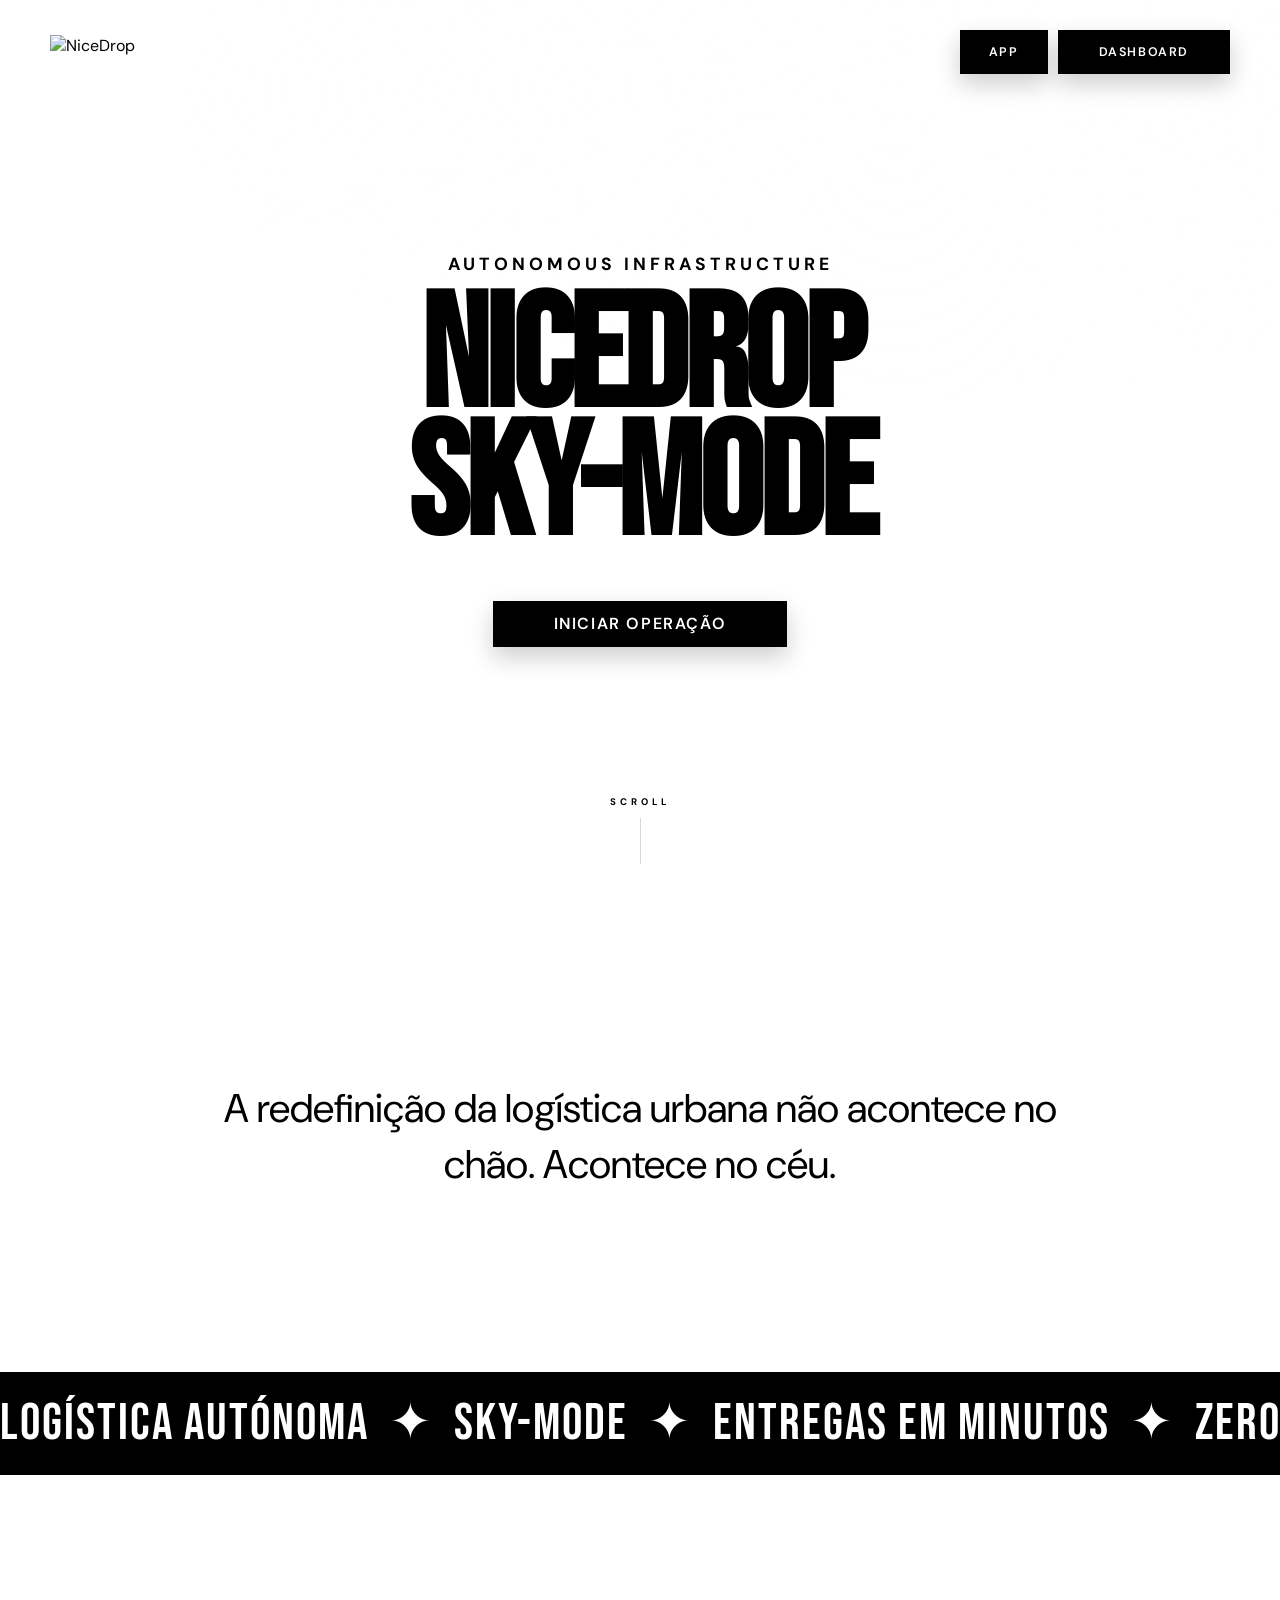
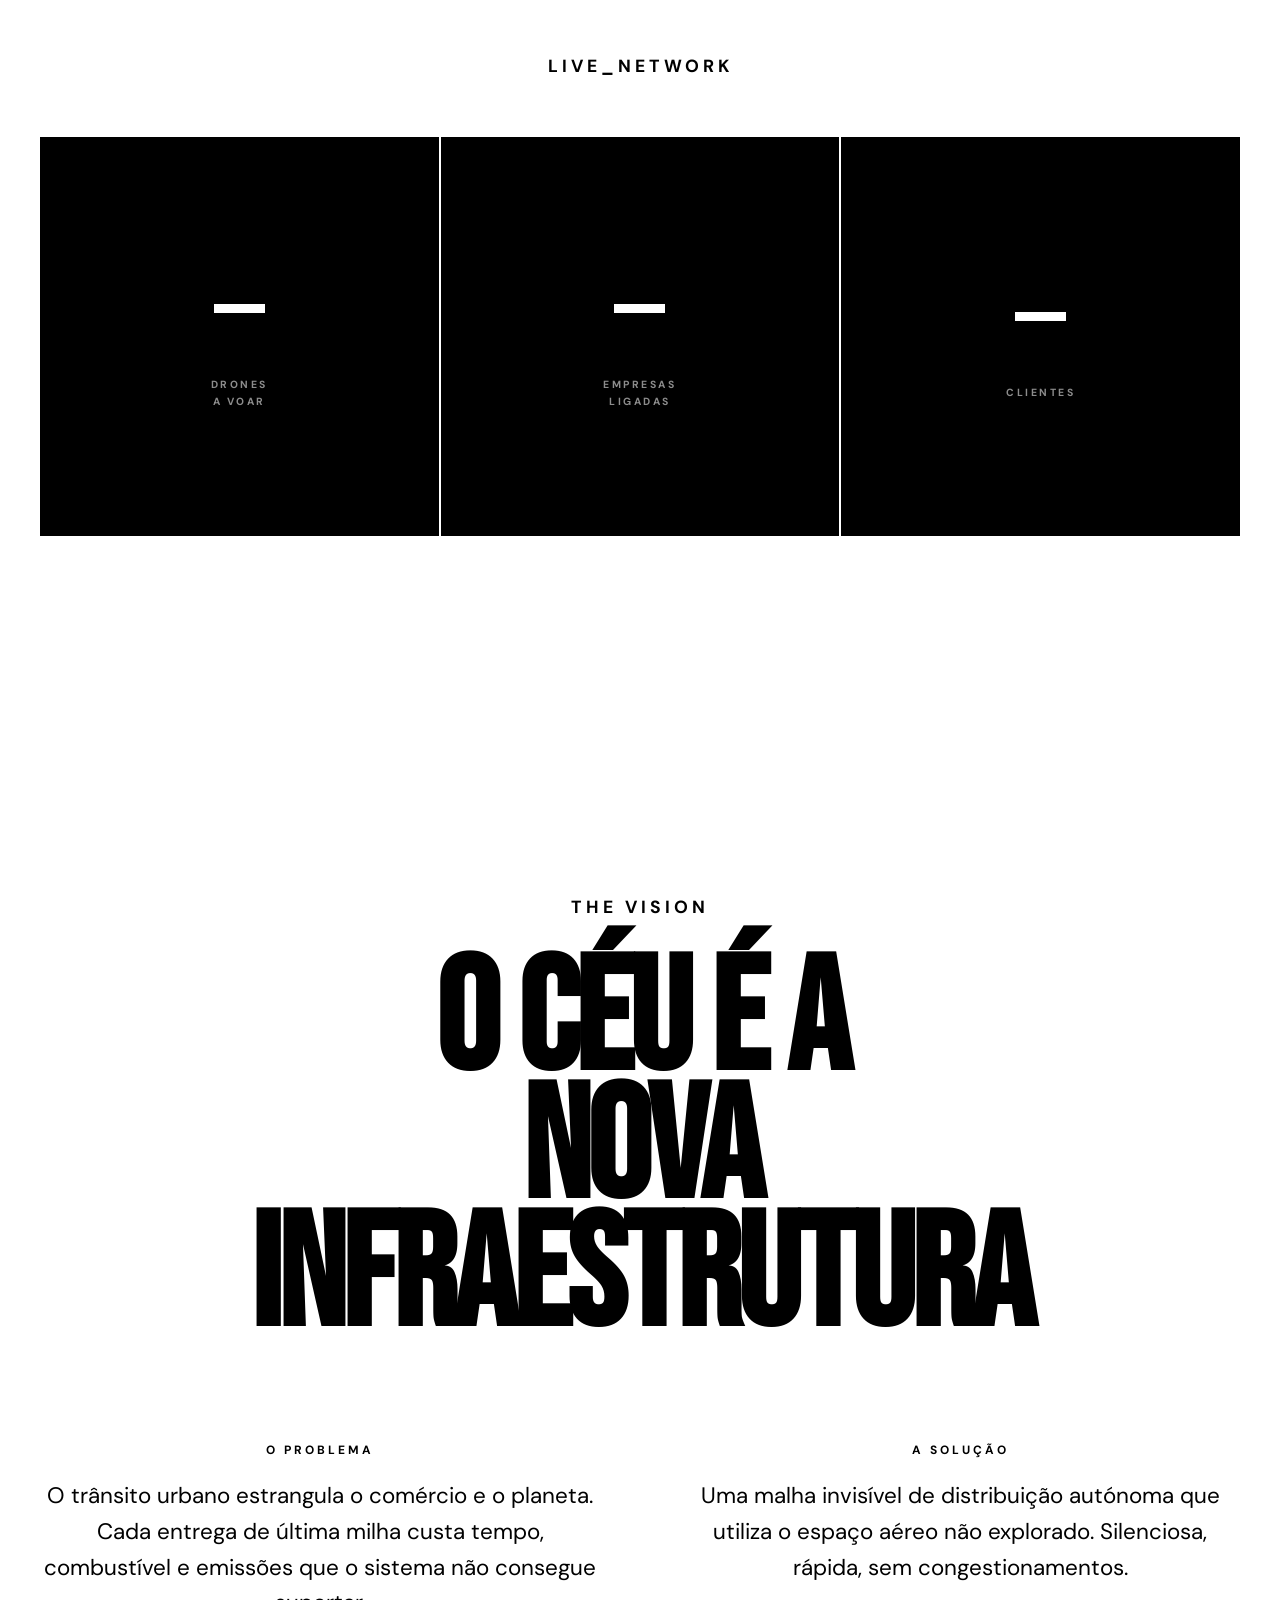
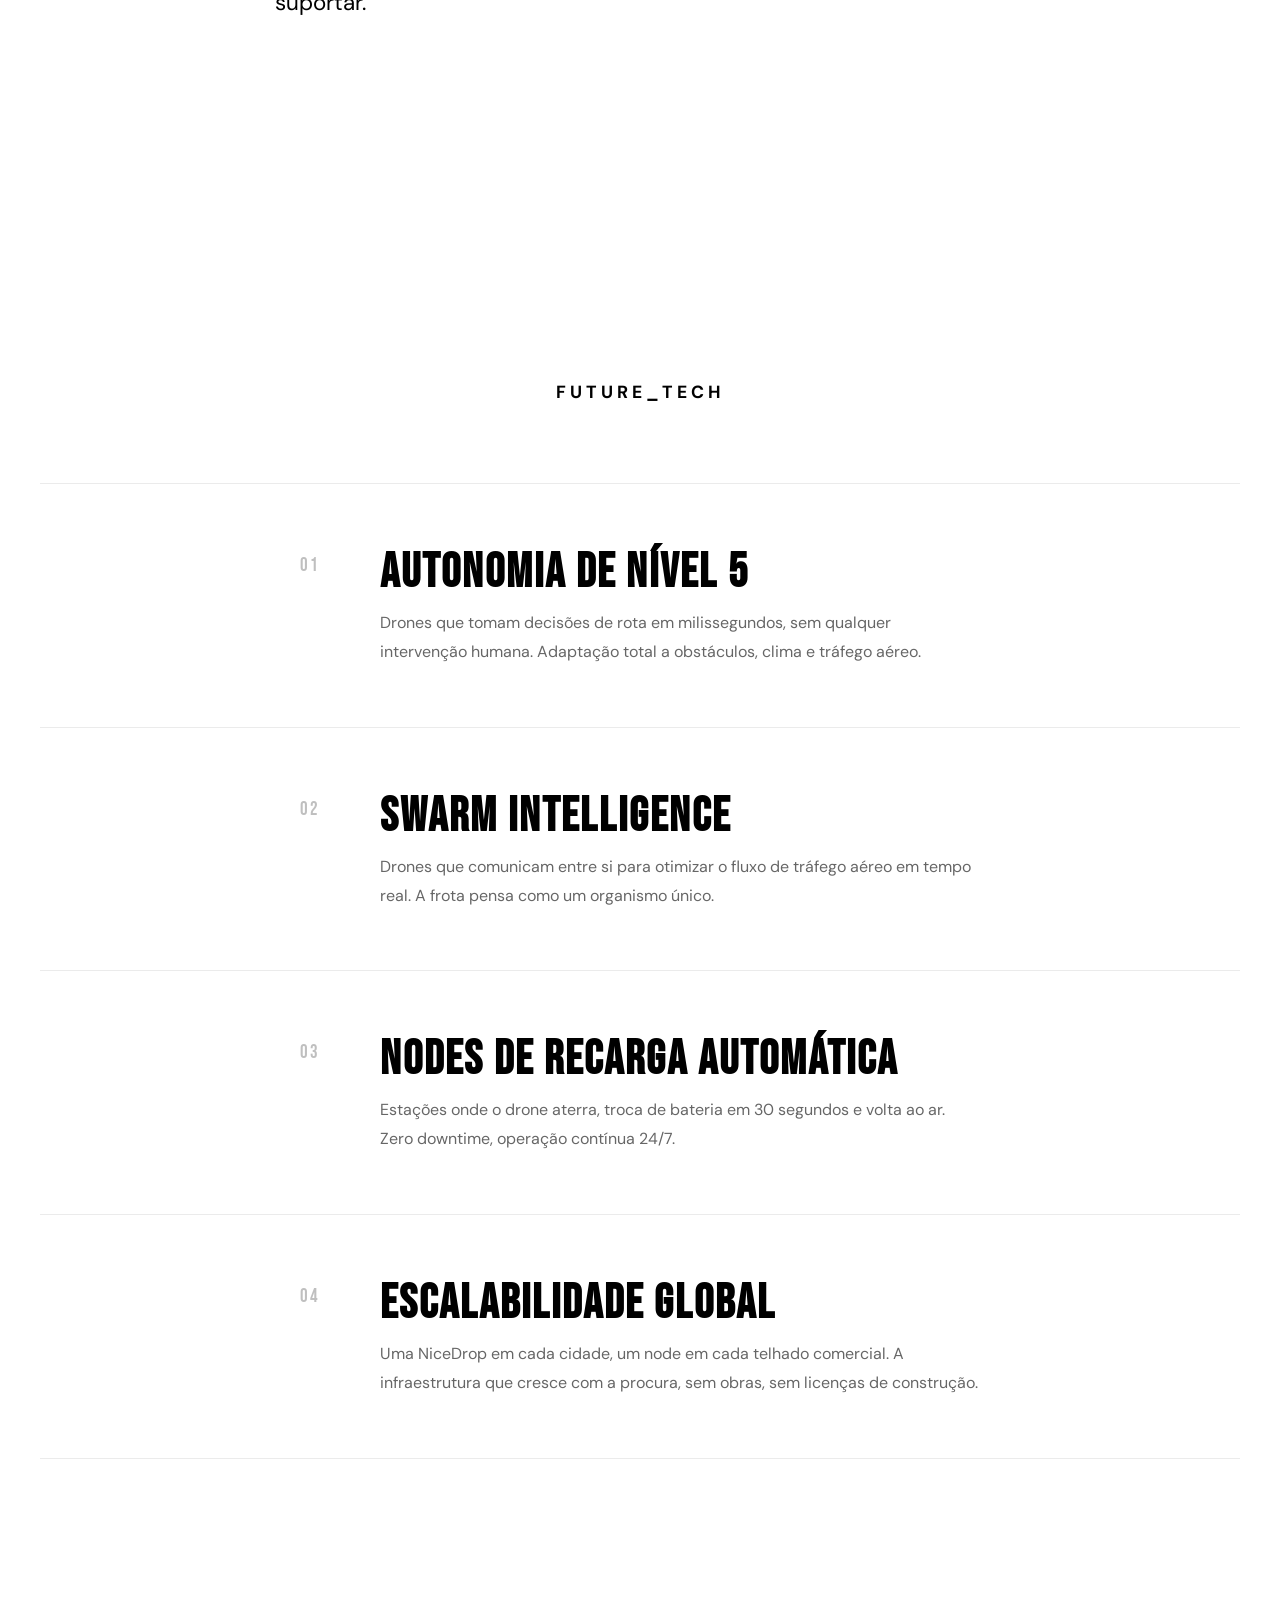
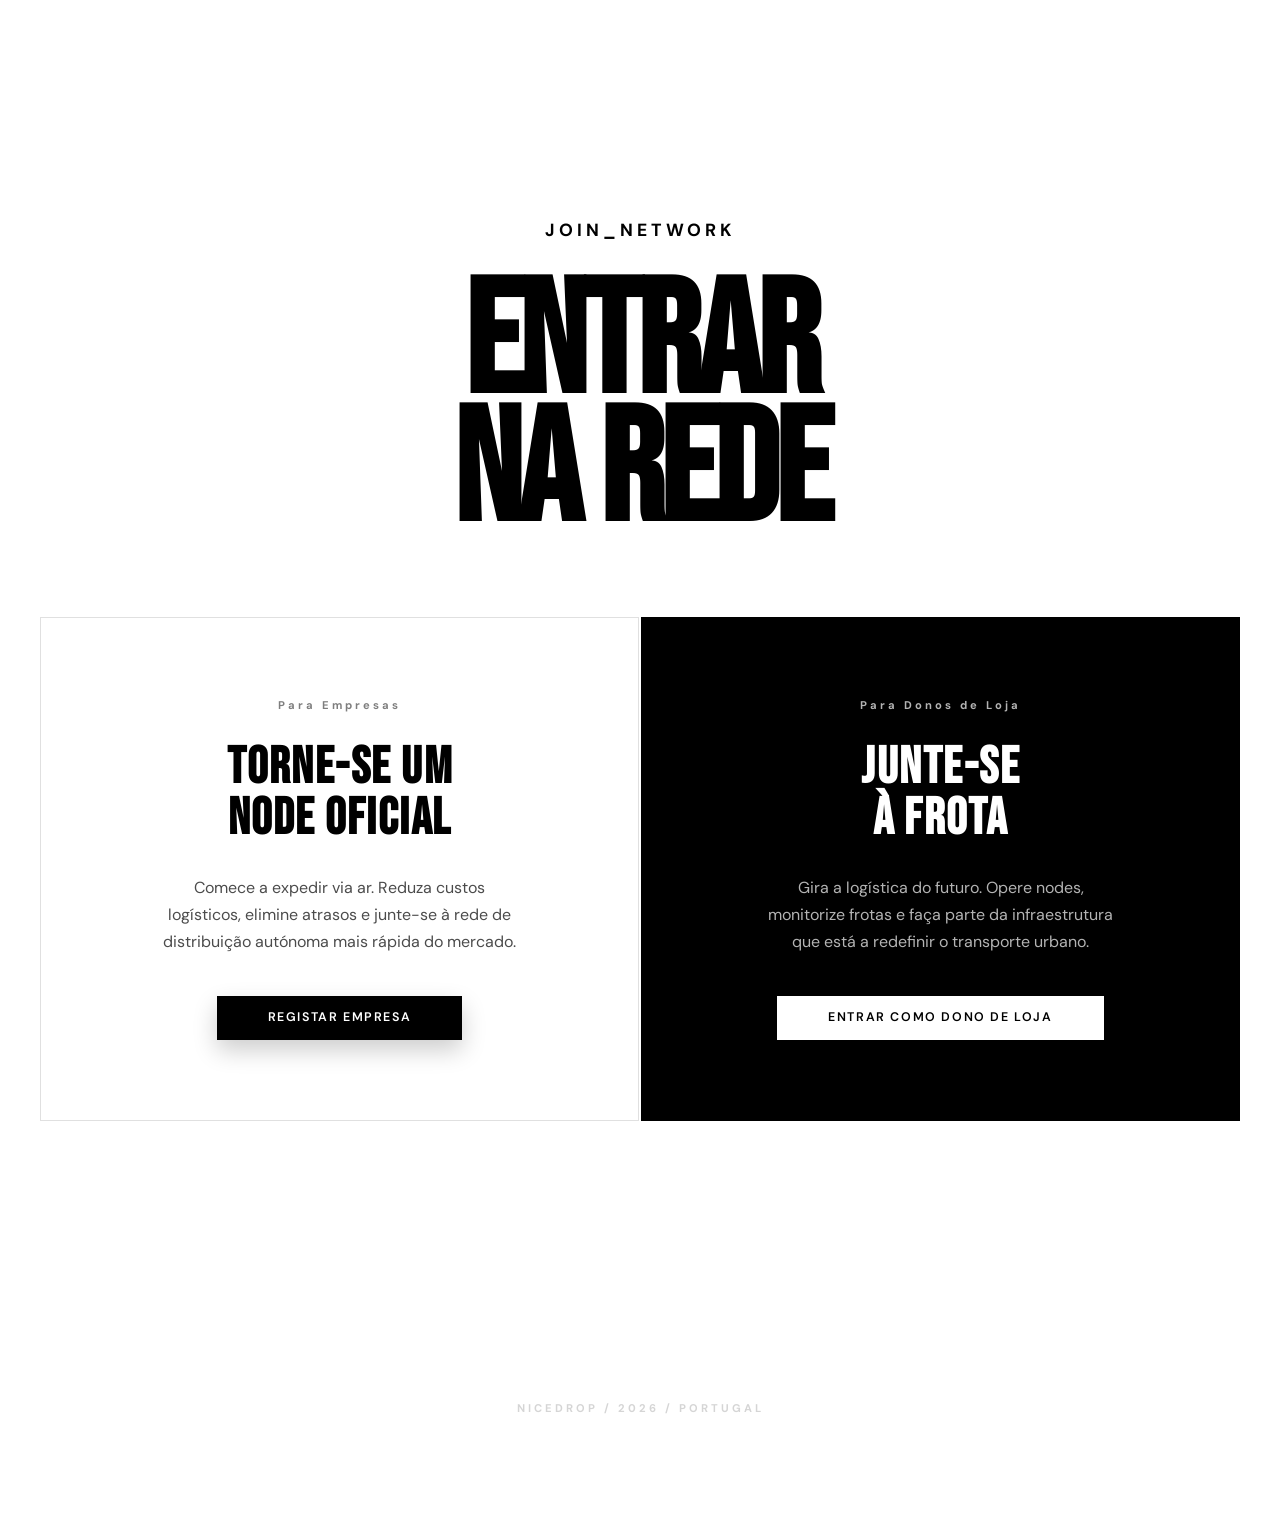
==== index.html @ 52588915 "tentativa brotal" ====
<!DOCTYPE html>
<html lang="pt-PT">
<head>
    <meta charset="UTF-8">
    <meta name="viewport" content="width=device-width, initial-scale=1.0">
    <title>NiceDrop | Sky-Mode Logistics</title>
    <link href="https://fonts.googleapis.com/css2?family=DM+Sans:wght@400;500;700&family=Bebas+Neue&display=swap" rel="stylesheet">
    <link rel="manifest" href="manifest.json">
    <link rel="icon" type="image/png" href="nicedrop.png">
    <link rel="stylesheet" href="style.css">
    <script>
        // Redirect OAuth/email: se chegar aqui com tokens, segue para auth.html
        (function() {
            const hash = window.location.hash;
            const params = new URLSearchParams(window.location.search);
            if (hash.includes('access_token') || params.has('code') || params.has('token_hash')) {
                window.location.replace('/auth.html' + window.location.search + window.location.hash);
            }
        })();
        // Gate de animações: só anima se o utilizador não preferir movimento reduzido
        (function(){try{if(!matchMedia('(prefers-reduced-motion: reduce)').matches)document.documentElement.classList.add('motion')}catch(e){}})();
    </script>
    <script src="https://cdn.jsdelivr.net/npm/@supabase/supabase-js@2/dist/umd/supabase.min.js"></script>
    <script src="supabase-config.js"></script>
    <style>
        section {
            padding: 180px 40px;
            max-width: 1400px;
            margin: 0 auto;
            text-align: center;
        }
        .full-screen {
            height: 100vh;
            display: flex;
            align-items: center;
            justify-content: center;
        }
        .huge-title {
            font-family: 'Bebas Neue', sans-serif;
            font-size: clamp(6rem, 15vw, 10rem);
            line-height: 0.8;
            color: #000;
            letter-spacing: -4px;
        }
        .sub-headline {
            font-size: 1.1rem;
            letter-spacing: 4px;
            text-transform: uppercase;
            font-weight: 700;
            color: #000;
            margin-bottom: 20px;
            display: block;
        }
        .big-number {
            font-family: 'Bebas Neue';
            font-size: 8rem;
            color: #000;
            line-height: 1;
        }
        .nav-fixed {
            position: fixed;
            top: 0; width: 100%;
            padding: 30px 50px;
            display: flex;
            justify-content: space-between;
            align-items: center;
            z-index: 1000;
            box-sizing: border-box;
            max-width: 100vw;
            transition: background 0.4s ease, padding 0.4s ease, box-shadow 0.4s ease;
        }
        .nav-fixed.nav-scrolled {
            background: var(--glass-strong);
            backdrop-filter: blur(16px);
            -webkit-backdrop-filter: blur(16px);
            padding-top: 14px;
            padding-bottom: 14px;
            box-shadow: 0 1px 0 rgba(0,0,0,0.06);
        }
        .stat-block {
            background: #000;
            color: #fff;
            aspect-ratio: 1 / 1;
            display: flex;
            flex-direction: column;
            align-items: center;
            justify-content: center;
            padding: 20px;
            gap: 12px;
        }
        .stat-block-number {
            font-family: 'Bebas Neue', sans-serif;
            font-size: clamp(4rem, 8vw, 7rem);
            line-height: 1;
        }
        .stat-block-label {
            font-size: 0.65rem;
            letter-spacing: 2.5px;
            text-transform: uppercase;
            font-weight: 700;
            opacity: 0.55;
            line-height: 1.6;
        }
        .tech-line {
            position: relative;
            display: flex;
            align-items: flex-start;
            justify-content: center;
            gap: 60px;
            padding: 60px 0;
            text-align: left;
            border-top: 1px solid rgba(0,0,0,0.08);
        }
        .tech-line:last-child {
            border-bottom: 1px solid rgba(0,0,0,0.08);
        }
        .tech-line p {
            margin: 0 auto;
        }
        .tech-num {
            font-family: 'Bebas Neue', sans-serif;
            font-size: 1.2rem;
            letter-spacing: 2px;
            opacity: 0.25;
            flex-shrink: 0;
            padding-top: 10px;
            transition: color 0.3s ease, opacity 0.3s ease;
        }
        .tech-line:hover .tech-num {
            opacity: 1;
            color: var(--accent);
        }
        .tech-line > div h3 {
            transition: transform 0.35s ease;
        }
        .tech-line:hover > div h3 {
            transform: translateX(10px);
        }
        .line-draw {
            position: absolute;
            top: -1px;
            left: 0;
            width: 100%;
            height: 1px;
            background: rgba(0,0,0,0.3);
            transform: scaleX(0);
            transform-origin: left center;
        }
        .join-block {
            background: #fff;
            border: 1px solid rgba(0,0,0,0.12);
            padding: 80px 40px;
        }
        .join-block-inv {
            background: #000;
            color: #fff;
            border-color: #000;
        }

        /* ---------- Hero ---------- */
        .hero-inner {
            text-align: center;
        }
        .scroll-hint {
            position: absolute;
            bottom: 36px;
            left: 50%;
            transform: translateX(-50%);
            display: flex;
            flex-direction: column;
            align-items: center;
            gap: 10px;
            font-size: 0.6rem;
            letter-spacing: 4px;
            font-weight: 700;
        }
        .scroll-hint-line {
            width: 1px;
            height: 46px;
            background: rgba(0,0,0,0.15);
            position: relative;
            overflow: hidden;
        }
        .scroll-hint-line::after {
            content: '';
            position: absolute;
            left: 0; top: 0;
            width: 100%; height: 100%;
            background: #000;
            transform: translateY(-100%);
        }
        html.motion .scroll-hint-line::after {
            animation: scrollPulse 2s cubic-bezier(0.65, 0, 0.35, 1) infinite;
        }
        @keyframes scrollPulse {
            0% { transform: translateY(-100%); }
            55% { transform: translateY(100%); }
            100% { transform: translateY(100%); }
        }

        /* ---------- Marquee ---------- */
        .marquee-band {
            background: #000;
            color: #fff;
            overflow: hidden;
            padding: 26px 0;
        }
        .marquee-track {
            display: flex;
            width: max-content;
            will-change: transform;
        }
        .marquee-chunk {
            font-family: 'Bebas Neue', sans-serif;
            font-size: clamp(2rem, 4vw, 3.4rem);
            letter-spacing: 2px;
            white-space: nowrap;
            line-height: 1;
            flex-shrink: 0;
        }

        /* ---------- Cursor custom ---------- */
        #cursor-dot, #cursor-ring {
            position: fixed;
            top: 0; left: 0;
            pointer-events: none;
            z-index: 10000;
            border-radius: 50%;
        }
        #cursor-dot { width: 6px; height: 6px; background: #000; }
        #cursor-ring { width: 30px; height: 30px; border: 1px solid rgba(0,0,0,0.45); }
        html.has-cursor, html.has-cursor * { cursor: none !important; }

        /* ---------- Lenis ---------- */
        html.lenis, html.lenis body { height: auto; }
        .lenis.lenis-smooth { scroll-behavior: auto !important; }
        .lenis.lenis-stopped { overflow: hidden; }

        /* Conteúdo acima do canvas Three.js */
        header, section, footer, .marquee-band { position: relative; z-index: 1; }
        #hero-canvas { position: fixed; inset: 0; z-index: 0; pointer-events: none; }

        /* Estados iniciais escondidos — só quando há animações (anti-FOUC) */
        html.motion [data-reveal] { opacity: 0; visibility: hidden; }
        html.motion .hero-inner { opacity: 0; }
        html.motion .nav-fixed { opacity: 0; }
        html.motion .scroll-hint { opacity: 0; }
        html.motion .tech-line { border-top-color: transparent; }

        @media (max-width: 768px) {
            section { padding: 80px 24px; }
            .nav-fixed { padding: 16px 20px; }
            .nav-fixed > div { flex-wrap: wrap; justify-content: flex-end; max-width: 60vw; }
            .nav-fixed .btn-primary { padding: 8px 14px !important; font-size: 0.68rem !important; letter-spacing: 0.8px !important; }
            .nav-fixed.nav-scrolled { padding-top: 10px; padding-bottom: 10px; }
            .huge-title { letter-spacing: -2px; }
            .tech-line { flex-direction: column; gap: 20px; }
            .join-block { padding: 50px 24px !important; }
            section[id="vision"] > div:last-child,
            section[id="join-network"] > div:last-child { grid-template-columns: 1fr !important; }
        }
    </style>
</head>
<body class="sky-mode" data-page="home">

    <nav class="nav-fixed">
        <a href="index.html"><img src="nicedrop.png" alt="NiceDrop" style="height: 35px;"></a>
        <div style="display:flex;gap:10px;align-items:center;">
            <a href="download.html" class="btn-primary" data-magnetic style="padding: 12px 28px;">APP</a>
            <a href="auth.html" class="btn-primary" data-magnetic style="padding: 12px 40px;">DASHBOARD</a>
        </div>
    </nav>

    <header class="full-screen" id="hero">
        <div class="hero-inner">
            <span class="sub-headline hero-kicker">Autonomous Infrastructure</span>
            <h1 class="huge-title js-split-chars">NICEDROP<br>SKY-MODE</h1>
            <div class="hero-cta" style="margin-top: 50px;">
                <a href="auth.html" class="btn-primary" data-magnetic style="padding: 22px 60px; font-size: 1rem;">INICIAR OPERAÇÃO</a>
            </div>
        </div>
        <div class="scroll-hint" aria-hidden="true">SCROLL<span class="scroll-hint-line"></span></div>
    </header>

    <section style="text-align: center;">
        <p class="js-split-words" style="font-size: 2.5rem; font-family: 'DM Sans'; color: #000; max-width: 900px; margin: 0 auto; font-weight: 400; line-height: 1.4;">
            A redefinição da logística urbana não acontece no chão. Acontece no céu.
        </p>
    </section>

    <!-- MARQUEE -->
    <div class="marquee-band" aria-hidden="true">
        <div class="marquee-track">
            <span class="marquee-chunk">LOGÍSTICA AUTÓNOMA&nbsp;&nbsp;✦&nbsp;&nbsp;SKY-MODE&nbsp;&nbsp;✦&nbsp;&nbsp;ENTREGAS EM MINUTOS&nbsp;&nbsp;✦&nbsp;&nbsp;ZERO TRÂNSITO&nbsp;&nbsp;✦&nbsp;&nbsp;LOGÍSTICA AUTÓNOMA&nbsp;&nbsp;✦&nbsp;&nbsp;SKY-MODE&nbsp;&nbsp;✦&nbsp;&nbsp;ENTREGAS EM MINUTOS&nbsp;&nbsp;✦&nbsp;&nbsp;ZERO TRÂNSITO&nbsp;&nbsp;✦&nbsp;&nbsp;</span>
            <span class="marquee-chunk">LOGÍSTICA AUTÓNOMA&nbsp;&nbsp;✦&nbsp;&nbsp;SKY-MODE&nbsp;&nbsp;✦&nbsp;&nbsp;ENTREGAS EM MINUTOS&nbsp;&nbsp;✦&nbsp;&nbsp;ZERO TRÂNSITO&nbsp;&nbsp;✦&nbsp;&nbsp;LOGÍSTICA AUTÓNOMA&nbsp;&nbsp;✦&nbsp;&nbsp;SKY-MODE&nbsp;&nbsp;✦&nbsp;&nbsp;ENTREGAS EM MINUTOS&nbsp;&nbsp;✦&nbsp;&nbsp;ZERO TRÂNSITO&nbsp;&nbsp;✦&nbsp;&nbsp;</span>
        </div>
    </div>

    <!-- LIVE_STATS -->
    <section id="live-stats" style="text-align: center;">
        <span class="sub-headline" data-reveal="up">Live_Network</span>
        <div style="display: grid; grid-template-columns: repeat(auto-fit, minmax(200px, 1fr)); gap: 2px; margin-top: 60px;" data-reveal-stagger="0.12">
            <div class="stat-block" id="stat-drones" data-target="0" data-suffix="" data-reveal="clip">
                <div class="stat-block-number">—</div>
                <div class="stat-block-label">Drones<br>a Voar</div>
            </div>
            <div class="stat-block" id="stat-stores" data-target="0" data-suffix="" data-reveal="clip">
                <div class="stat-block-number">—</div>
                <div class="stat-block-label">Empresas<br>Ligadas</div>
            </div>
            <div class="stat-block" id="stat-clients" data-target="0" data-suffix="" data-reveal="clip">
                <div class="stat-block-number">—</div>
                <div class="stat-block-label">Clientes</div>
            </div>
        </div>
    </section>

    <!-- VISION -->
    <section id="vision">
        <span class="sub-headline" data-reveal="up">The Vision</span>
        <h2 class="huge-title js-split-lines" style="margin-top: 40px;">O CÉU É A<br>NOVA<br>INFRAESTRUTURA</h2>
        <div style="display: grid; grid-template-columns: 1fr 1fr; gap: 80px; margin-top: 100px; text-align: center;" data-reveal-stagger="0.15">
            <div data-reveal="up">
                <p style="font-size: 0.75rem; letter-spacing: 3px; font-weight: 700; margin-bottom: 20px; text-transform: uppercase;">O Problema</p>
                <p style="font-size: 1.4rem; font-family: 'DM Sans'; line-height: 1.6; color: #000; font-weight: 400;">O trânsito urbano estrangula o comércio e o planeta. Cada entrega de última milha custa tempo, combustível e emissões que o sistema não consegue suportar.</p>
            </div>
            <div data-reveal="up">
                <p style="font-size: 0.75rem; letter-spacing: 3px; font-weight: 700; margin-bottom: 20px; text-transform: uppercase;">A Solução</p>
                <p style="font-size: 1.4rem; font-family: 'DM Sans'; line-height: 1.6; color: #000; font-weight: 400;">Uma malha invisível de distribuição autónoma que utiliza o espaço aéreo não explorado. Silenciosa, rápida, sem congestionamentos.</p>
            </div>
        </div>
    </section>

    <!-- FUTURE_TECH -->
    <section id="future-tech">
        <span class="sub-headline" data-reveal="up">Future_Tech</span>
        <div style="margin-top: 80px;">
            <div class="tech-line">
                <span class="tech-num">01</span>
                <div>
                    <h3 style="font-family: 'Bebas Neue'; font-size: 3rem; letter-spacing: 2px;">Autonomia de Nível 5</h3>
                    <p style="opacity: 0.6; line-height: 1.8; max-width: 600px; margin-top: 8px;">Drones que tomam decisões de rota em milissegundos, sem qualquer intervenção humana. Adaptação total a obstáculos, clima e tráfego aéreo.</p>
                </div>
            </div>
            <div class="tech-line">
                <span class="tech-num">02</span>
                <div>
                    <h3 style="font-family: 'Bebas Neue'; font-size: 3rem; letter-spacing: 2px;">Swarm Intelligence</h3>
                    <p style="opacity: 0.6; line-height: 1.8; max-width: 600px; margin-top: 8px;">Drones que comunicam entre si para otimizar o fluxo de tráfego aéreo em tempo real. A frota pensa como um organismo único.</p>
                </div>
            </div>
            <div class="tech-line">
                <span class="tech-num">03</span>
                <div>
                    <h3 style="font-family: 'Bebas Neue'; font-size: 3rem; letter-spacing: 2px;">Nodes de Recarga Automática</h3>
                    <p style="opacity: 0.6; line-height: 1.8; max-width: 600px; margin-top: 8px;">Estações onde o drone aterra, troca de bateria em 30 segundos e volta ao ar. Zero downtime, operação contínua 24/7.</p>
                </div>
            </div>
            <div class="tech-line">
                <span class="tech-num">04</span>
                <div>
                    <h3 style="font-family: 'Bebas Neue'; font-size: 3rem; letter-spacing: 2px;">Escalabilidade Global</h3>
                    <p style="opacity: 0.6; line-height: 1.8; max-width: 600px; margin-top: 8px;">Uma NiceDrop em cada cidade, um node em cada telhado comercial. A infraestrutura que cresce com a procura, sem obras, sem licenças de construção.</p>
                </div>
            </div>
        </div>
    </section>

    <!-- JOIN_NETWORK -->
    <section id="join-network" style="text-align: center;">
        <span class="sub-headline" data-reveal="up">Join_Network</span>
        <h2 class="huge-title js-split-lines" style="margin-top: 40px;">ENTRAR<br>NA REDE</h2>
        <div style="display: grid; grid-template-columns: 1fr 1fr; gap: 2px; margin-top: 80px;" data-reveal-stagger="0.15">
            <div class="join-block" data-reveal="clip-left">
                <p style="font-size: 0.7rem; letter-spacing: 3px; font-weight: 700; margin-bottom: 30px; opacity: 0.5;">Para Empresas</p>
                <h3 style="font-family: 'Bebas Neue'; font-size: clamp(2rem, 4vw, 3.5rem); line-height: 1; margin-bottom: 30px;">Torne-se um<br>Node Oficial</h3>
                <p style="opacity: 0.7; line-height: 1.7; margin-bottom: 40px; max-width: 360px; margin-left: auto; margin-right: auto;">Comece a expedir via ar. Reduza custos logísticos, elimine atrasos e junte-se à rede de distribuição autónoma mais rápida do mercado.</p>
                <a href="auth.html?tab=signup" class="btn-primary" data-magnetic style="padding: 18px 50px;">REGISTAR EMPRESA</a>
            </div>
            <div class="join-block join-block-inv" data-reveal="clip-right">
                <p style="font-size: 0.7rem; letter-spacing: 3px; font-weight: 700; margin-bottom: 30px; opacity: 0.7;">Para Donos de Loja</p>
                <h3 style="font-family: 'Bebas Neue'; font-size: clamp(2rem, 4vw, 3.5rem); line-height: 1; margin-bottom: 30px;">Junte-se<br>à Frota</h3>
                <p style="opacity: 0.7; line-height: 1.7; margin-bottom: 40px; max-width: 360px; margin-left: auto; margin-right: auto;">Gira a logística do futuro. Opere nodes, monitorize frotas e faça parte da infraestrutura que está a redefinir o transporte urbano.</p>
                <a href="auth.html" class="btn btn-inv" data-magnetic style="padding: 18px 50px;">ENTRAR COMO DONO DE LOJA</a>
            </div>
        </div>
    </section>


    <footer style="padding: 100px 50px; opacity: 0.3; font-size: 0.7rem; font-weight: 700; letter-spacing: 3px;">
        NICEDROP / 2026 / PORTUGAL
    </footer>

    <script>
        // Counter animation — arranca depois de setar data-target
        function animateCounter(block) {
            const target = +block.dataset.target;
            const suffix = block.dataset.suffix || '';
            const el = block.querySelector('.stat-block-number');
            if (!target) { el.textContent = '0' + suffix; return; }
            const step = Math.ceil(target / (1800 / 16));
            let current = 0;
            const tick = () => {
                current = Math.min(current + step, target);
                el.textContent = current + suffix;
                if (current < target) requestAnimationFrame(tick);
            };
            requestAnimationFrame(tick);
        }

        const counterObserver = new IntersectionObserver((entries) => {
            entries.forEach(entry => {
                if (!entry.isIntersecting) return;
                const block = entry.target;
                if (block.dataset.ready === 'true') {
                    animateCounter(block);
                    counterObserver.unobserve(block);
                }
            });
        }, { threshold: 0.3 });
        document.querySelectorAll('.stat-block').forEach(c => counterObserver.observe(c));

        // Fetch dados reais da BD
        async function loadLiveStats() {
            function waitForSupabase(cb) {
                if (window.supabase?.createClient) cb();
                else setTimeout(() => waitForSupabase(cb), 50);
            }
            waitForSupabase(async () => {
                const sb = window.supabaseConfig.init();
                if (!sb) return;

                const [{ data: drones }, { data: stores }, { data: clients }] = await Promise.all([
                    sb.from('drones').select('id, status'),
                    sb.from('stores').select('id'),
                    sb.from('profiles').select('id')
                ]);

                const dronesFlying = (drones || []).filter(d => d.status === 'active' || d.status === 'shipping').length;
                const totalStores = (stores || []).length;
                const totalClients = (clients || []).length;

                const updates = {
                    'stat-drones':   dronesFlying,
                    'stat-stores':   totalStores,
                    'stat-clients':  totalClients
                };

                Object.entries(updates).forEach(([id, value]) => {
                    const block = document.getElementById(id);
                    if (!block) return;
                    block.dataset.target = value;
                    block.dataset.ready = 'true';
                    // Se o bloco já estiver visível no viewport, animar imediatamente
                    const rect = block.getBoundingClientRect();
                    const inView = rect.top < window.innerHeight && rect.bottom > 0;
                    if (inView) {
                        animateCounter(block);
                        counterObserver.unobserve(block);
                    }
                });
            });
        }
        loadLiveStats();
    </script>

    <script defer src="https://cdn.jsdelivr.net/npm/gsap@3.13.0/dist/gsap.min.js"></script>
    <script defer src="https://cdn.jsdelivr.net/npm/gsap@3.13.0/dist/ScrollTrigger.min.js"></script>
    <script defer src="https://cdn.jsdelivr.net/npm/gsap@3.13.0/dist/SplitText.min.js"></script>
    <script defer src="https://cdn.jsdelivr.net/npm/lenis@1.3.4/dist/lenis.min.js"></script>
    <script defer src="motion.js"></script>
    <script type="module" src="hero-three.js"></script>
</body>
</html>
---- style.css ----
@import url('https://fonts.googleapis.com/css2?family=DM+Sans:wght@300;400;500;600;700&family=Bebas+Neue&display=swap');

@font-face {
  font-family: 'BebasNeue';
  src: url('BebasNeue-Regular.ttf') format('truetype');
  font-display: swap;
}

:root {
  --ink: #000000;
  --ink-soft: #111111;
  --ink-faint: rgba(0, 0, 0, 0.55);
  --accent: #00d4ff;
  --accent-deep: #000000;
  --glass: rgba(255, 255, 255, 0.3);
  --glass-strong: rgba(255, 255, 255, 0.5);
  --glass-border: rgba(255, 255, 255, 0.65);
  --glass-border-soft: rgba(255, 255, 255, 0.4);
  --shadow: 0 10px 30px rgba(0, 0, 0, 0.15);
  --shadow-soft: 0 6px 20px rgba(0, 0, 0, 0.10);
  --radius: 0px;
  --radius-sm: 0px;
  --radius-lg: 0px;
}

* {
  margin: 0;
  padding: 0;
  box-sizing: border-box;
  min-width: 0;
}

html {
  scroll-behavior: smooth;
  overflow-x: hidden;
}

body {
  font-family: 'DM Sans', sans-serif;
  color: var(--ink);
  min-height: 100vh;
  max-width: 100%;
  overflow-x: hidden;
  background: url('sky.png') no-repeat center center fixed;
  background-size: cover;
  text-rendering: optimizeLegibility;
  -webkit-font-smoothing: antialiased;
}

body::before {
  content: '';
  position: fixed;
  inset: 0;
  background: radial-gradient(1200px 520px at 70% 10%, rgba(255, 255, 255, 0.5), transparent 60%);
  pointer-events: none;
  z-index: 0;
}

img {
  max-width: 100%;
  display: block;
}

a {
  text-decoration: none;
  color: inherit;
}

h1, h2, h3, h4 {
  font-family: 'Bebas Neue', 'BebasNeue', sans-serif;
  letter-spacing: 1.5px;
}

main {
  position: relative;
  z-index: 1;
}

.is-hidden {
  display: none;
}

.text-muted {
  color: var(--ink-faint);
}

.text-center {
  text-align: center;
}

.container {
  width: min(1120px, 92vw);
  margin: 0 auto;
}

.glass-card,
.glass-panel {
  background: var(--glass);
  border: 1px solid var(--glass-border);
  border-radius: var(--radius);
  backdrop-filter: blur(15px);
  -webkit-backdrop-filter: blur(15px);
  box-shadow: var(--shadow);
}

.glass-panel {
  background: var(--glass-strong);
}

.btn,
.btn-primary,
.btn-secondary,
.btn-outline,
.btn-ghost {
  border-radius: 0;
  padding: 12px 24px;
  font-size: 0.78rem;
  letter-spacing: 1.6px;
  text-transform: uppercase;
  font-weight: 600;
  cursor: pointer;
  border: 1px solid #000;
  transition: transform 0.2s ease, box-shadow 0.2s ease, background 0.2s ease, color 0.2s ease;
  display: inline-flex;
  align-items: center;
  justify-content: center;
  gap: 8px;
  font-family: 'DM Sans', sans-serif;
  background: #000;
  color: #fff;
  box-shadow: 0 10px 24px rgba(0, 0, 0, 0.2);
  line-height: 1;
  height: 44px;
  box-sizing: border-box;
}

.btn:hover,
.btn-primary:hover,
.btn-secondary:hover,
.btn-outline:hover,
.btn-ghost:hover {
  transform: translateY(-2px);
  box-shadow: 0 14px 30px rgba(0, 0, 0, 0.3);
}

.btn-inv {
  background: #fff;
  color: #000;
  border-color: #fff;
  box-shadow: 0 10px 24px rgba(0, 0, 0, 0.1);
}

.btn-inv:hover {
  transform: translateY(-2px);
  box-shadow: 0 14px 30px rgba(255, 255, 255, 0.2);
}

input,
select,
textarea {
  width: 100%;
  padding: 12px 18px;
  border-radius: 999px;
  border: 1px solid var(--glass-border-soft);
  background: rgba(255, 255, 255, 0.6);
  color: var(--ink);
  font-family: 'DM Sans', sans-serif;
  transition: border-color 0.2s ease, box-shadow 0.2s ease;
  outline: none;
}

input:focus,
select:focus,
textarea:focus {
  border-color: var(--accent);
  box-shadow: 0 0 0 3px rgba(0, 212, 255, 0.2);
}

textarea {
  border-radius: var(--radius-sm);
}

.skip-link {
  position: absolute;
  left: 20px;
  top: -40px;
  background: #000;
  color: #fff;
  padding: 8px 14px;
  font-size: 0.72rem;
  letter-spacing: 1px;
  border-radius: 0;
  transition: top 0.2s ease;
  z-index: 999;
}

.skip-link:focus {
  top: 20px;
}

/* Navbar / Topbar */
.navbar,
.topbar {
  position: fixed;
  top: 0;
  width: 100%;
  padding: 18px 6vw;
  display: flex;
  align-items: center;
  justify-content: space-between;
  gap: 16px;
  background: rgba(255, 255, 255, 0.35);
  border-bottom: 1px solid var(--glass-border);
  backdrop-filter: blur(16px);
  -webkit-backdrop-filter: blur(16px);
  z-index: 50;
}

.nav-links,
.topbar-links {
  display: flex;
  align-items: center;
  gap: 24px;
  font-size: 0.82rem;
  text-transform: uppercase;
  letter-spacing: 1.4px;
  color: var(--ink-soft);
  font-weight: 600;
}

.nav-links a:hover,
.topbar-links a:hover {
  color: var(--accent-deep);
}

.brand-logo,
.logo {
  height: 34px;
  width: auto;
}

.topbar-right,
.navbar-actions {
  display: flex;
  align-items: center;
  gap: 12px;
  flex-wrap: nowrap;
  min-width: 0;
}

.topbar-right .btn,
.topbar-right .btn-primary,
.topbar-right .btn-outline,
.topbar-right .btn-ghost,
.topbar-right a.btn-outline,
.topbar-right a.btn-primary {
  flex-shrink: 0;
  flex-grow: 0;
  width: auto;
  white-space: nowrap;
}

.topbar-right #logoutBtn {
  width: auto;
}

/* Loader */
#loader {
  position: fixed;
  inset: 0;
  display: flex;
  flex-direction: column;
  z-index: 9999;
  pointer-events: none;
}

#loader .ld-top,
#loader .ld-bot {
  flex: 1;
  background: rgba(255, 255, 255, 0.9);
  transition: transform 0.9s cubic-bezier(0.76, 0, 0.24, 1);
}

#loader .ld-top { transform-origin: top; }
#loader .ld-bot { transform-origin: bottom; }
#loader.done .ld-top { transform: translateY(-100%); }
#loader.done .ld-bot { transform: translateY(100%); }

/* Hero (Index) */
.hero {
  min-height: 100vh;
  padding: 120px 6vw 80px;
  display: flex;
  align-items: center;
}

.hero-grid {
  display: grid;
  grid-template-columns: minmax(0, 1.2fr) minmax(0, 0.8fr);
  gap: 32px;
  width: 100%;
}

.hero-copy {
  padding: 32px;
  display: flex;
  flex-direction: column;
  gap: 18px;
}

.hero-eyebrow {
  font-size: 0.75rem;
  letter-spacing: 2px;
  text-transform: uppercase;
  color: var(--accent-deep);
  font-weight: 600;
}

.hero-title {
  font-size: clamp(2.6rem, 6vw, 4.4rem);
  line-height: 0.95;
}

.hero-text {
  font-size: 1rem;
  line-height: 1.7;
  color: var(--ink-soft);
}

.hero-actions {
  display: flex;
  flex-wrap: wrap;
  gap: 12px;
}

.hero-stack {
  display: grid;
  gap: 16px;
}

.hero-panel {
  padding: 22px;
}

.hero-panel h3 {
  font-size: 1.4rem;
}

.hero-panel p {
  color: var(--ink-soft);
  font-size: 0.85rem;
}

/* Shared sections */
.section {
  padding: 80px 6vw;
}

.section-title {
  display: flex;
  align-items: center;
  justify-content: space-between;
  gap: 12px;
  margin-bottom: 18px;
  font-size: 1.2rem;
}

.section-grid {
  display: grid;
  grid-template-columns: repeat(auto-fit, minmax(220px, 1fr));
  gap: 16px;
}

/* Tables */
.glass-table {
  width: 100%;
  border-collapse: collapse;
  font-size: 0.85rem;
}

.glass-table th {
  text-align: left;
  font-size: 0.7rem;
  letter-spacing: 1.6px;
  text-transform: uppercase;
  color: var(--ink-faint);
  padding: 12px 8px;
  border-bottom: 1px solid rgba(255, 255, 255, 0.45);
}

.glass-table td {
  padding: 12px 8px;
  border-bottom: 1px solid rgba(255, 255, 255, 0.3);
  color: var(--ink);
}

.glass-table tr:last-child td {
  border-bottom: none;
}

.table-muted {
  color: var(--ink-faint);
  font-size: 0.78rem;
}

/* Badges */
.badge {
  display: inline-flex;
  align-items: center;
  gap: 6px;
  padding: 4px 10px;
  border-radius: 999px;
  font-size: 0.62rem;
  letter-spacing: 1.4px;
  text-transform: uppercase;
  font-weight: 700;
  background: rgba(255, 255, 255, 0.6);
  color: var(--ink);
}

.badge-active { background: rgba(0, 212, 255, 0.2); color: #000; }
.badge-pending { background: rgba(255, 214, 102, 0.4); color: #000; }
.badge-shipping { background: rgba(0, 180, 216, 0.25); color: #000; }
.badge-inactive { background: rgba(255, 107, 107, 0.2); color: #000; }
.badge-owner { background: rgba(0, 212, 255, 0.2); color: #000; }
.badge-operator { background: rgba(255, 214, 102, 0.4); color: #000; }
.badge-client { background: rgba(180, 180, 180, 0.25); color: #000; }
.badge-developer { background: rgba(151, 220, 255, 0.45); color: #000; }

/* Admin */
.admin-layout {
  padding-top: 90px;
  min-height: 100vh;
}

.page-title {
  text-align: center;
  padding: 20px 0;
}

.page-title h1 {
  font-size: clamp(2.2rem, 5vw, 3.2rem);
}

.main {
  width: min(1200px, 92vw);
  margin: 0 auto 80px;
  display: flex;
  flex-direction: column;
  gap: 20px;
}

.stats-row {
  display: grid;
  grid-template-columns: repeat(auto-fit, minmax(180px, 1fr));
  gap: 16px;
}

.stat-card {
  padding: 18px;
  background: var(--glass);
  border: 1px solid var(--glass-border);
  border-radius: var(--radius);
  backdrop-filter: blur(15px);
  -webkit-backdrop-filter: blur(15px);
  box-shadow: var(--shadow-soft);
}

.stat-label {
  font-size: 0.7rem;
  letter-spacing: 1.8px;
  text-transform: uppercase;
  color: var(--ink-faint);
}

.stat-number {
  font-family: 'Bebas Neue', 'BebasNeue', sans-serif;
  font-size: 2.2rem;
}

.card {
  padding: 24px;
  background: var(--glass);
  border: 1px solid var(--glass-border);
  border-radius: var(--radius);
  backdrop-filter: blur(15px);
  -webkit-backdrop-filter: blur(15px);
  box-shadow: var(--shadow);
}

.card-header {
  display: flex;
  flex-wrap: wrap;
  align-items: center;
  justify-content: space-between;
  gap: 12px;
  margin-bottom: 16px;
}

.toolbar {
  display: flex;
  flex-wrap: wrap;
  gap: 10px;
  align-items: center;
}

.table-vertical-scroll {
  max-height: 360px;
  overflow: auto;
}

.stores-grid {
  display: grid;
  grid-template-columns: repeat(auto-fit, minmax(240px, 1fr));
  gap: 16px;
}

.store-card {
  padding: 18px;
  background: rgba(255, 255, 255, 0.5);
  border-radius: var(--radius-sm);
  border: 1px solid var(--glass-border);
  display: flex;
  flex-direction: column;
  gap: 10px;
}

.store-card-header {
  display: flex;
  align-items: center;
  justify-content: space-between;
  min-width: 0;
  gap: 8px;
}

.store-card-name {
  font-weight: 600;
  overflow: hidden;
  text-overflow: ellipsis;
  white-space: nowrap;
  min-width: 0;
  flex: 1;
}

.store-card-meta {
  font-size: 0.78rem;
  color: var(--ink-faint);
  overflow: hidden;
  text-overflow: ellipsis;
  white-space: nowrap;
}

.store-card-actions {
  display: flex;
  flex-wrap: wrap;
  gap: 10px;
}

.drone-item {
  display: flex;
  align-items: center;
  justify-content: space-between;
  gap: 10px;
  padding: 6px 0;
  font-size: 0.82rem;
}

.drone-item-empty {
  color: var(--ink-faint);
}

.role-select {
  border-radius: 999px;
  padding: 8px 14px;
}

#map {
  margin-top: 18px;
  height: 320px;
  border-radius: var(--radius);
  border: 1px solid var(--glass-border);
  overflow: hidden;
}

.form-row {
  display: flex;
  flex-wrap: wrap;
  gap: 12px;
  align-items: center;
}

.form-row input,
.form-row select {
  flex: 1;
  min-width: 160px;
}

.message {
  color: var(--ink-faint);
  margin-bottom: 10px;
}

/* Dashboard */
.dashboard-page {
  min-height: 100vh;
}

.dashboard-container {
  display: grid;
  grid-template-columns: 260px 1fr;
  min-height: 100vh;
  padding-top: 80px;
}

.sidebar {
  padding: 20px;
  display: flex;
  flex-direction: column;
  gap: 18px;
  background: rgba(255, 255, 255, 0.45);
  border-right: 1px solid var(--glass-border);
  backdrop-filter: blur(14px);
}

.sidebar-logo {
  display: flex;
  align-items: center;
  gap: 10px;
}

.logo-text {
  font-family: 'Bebas Neue', 'BebasNeue', sans-serif;
  letter-spacing: 2px;
  display: none;
}

.sidebar-user {
  text-align: center;
  padding: 12px;
}

.user-avatar {
  width: 40px;
  height: 40px;
  border-radius: 50%;
  background: rgba(0, 0, 0, 0.1);
  display: inline-flex;
  align-items: center;
  justify-content: center;
  font-family: 'Bebas Neue', 'BebasNeue', sans-serif;
  font-size: 1.2rem;
  color: #000;
  margin-bottom: 6px;
}

.user-name {
  font-weight: 600;
  min-width: 0;
  flex-shrink: 1;
  overflow: hidden;
  text-overflow: ellipsis;
  white-space: nowrap;
  display: block;
}

.user-role {
  font-size: 0.65rem;
  letter-spacing: 1.6px;
  text-transform: uppercase;
  color: var(--ink-faint);
}

.sidebar-section-label {
  font-size: 0.65rem;
  letter-spacing: 2px;
  text-transform: uppercase;
  color: var(--ink-faint);
}

.sidebar-stores {
  display: flex;
  flex-direction: column;
  gap: 8px;
}

.sidebar-store-item {
  padding: 10px 14px;
  border-radius: 0;
  background: rgba(255, 255, 255, 0.6);
  border: 1px solid var(--glass-border);
  cursor: pointer;
  display: flex;
  gap: 8px;
  align-items: center;
}

.sidebar-store-item.active {
  border-color: var(--accent);
  box-shadow: 0 6px 16px rgba(0, 212, 255, 0.2);
}

.sidebar-empty {
  padding: 12px 16px;
  font-size: 0.78rem;
  color: var(--ink-faint);
}

.sidebar-logout button,
#logoutBtn {
  width: 100%;
}

.sidebar-spacer {
  flex: 1;
}

.main-area {
  padding: 28px 32px 60px;
  display: flex;
  flex-direction: column;
  gap: 20px;
}

.main-topbar {
  display: flex;
  align-items: center;
  justify-content: space-between;
  gap: 16px;
  padding: 16px 20px;
  border-radius: var(--radius);
  background: rgba(255, 255, 255, 0.6);
  border: 1px solid var(--glass-border);
}

.store-title {
  font-size: 2rem;
  overflow: hidden;
  text-overflow: ellipsis;
  white-space: nowrap;
  min-width: 0;
}

.store-meta {
  display: flex;
  flex-wrap: wrap;
  gap: 10px;
}

.store-coords {
  font-size: 0.75rem;
  color: var(--ink-faint);
}

.empty-state {
  padding: 60px 20px;
  display: none;
}

.empty-state.show {
  display: flex;
  align-items: center;
  justify-content: center;
}

.empty-state-content {
  text-align: center;
}

.empty-state-icon {
  font-size: 2.4rem;
  margin-bottom: 12px;
}

.main-content {
  flex: 1;
  overflow-y: auto;
}

.kpi-bar {
  display: grid;
  grid-template-columns: repeat(auto-fit, minmax(160px, 1fr));
  gap: 12px;
  margin-bottom: 18px;
}

.kpi-card {
  padding: 16px;
  background: var(--glass);
  border: 1px solid var(--glass-border);
  border-radius: var(--radius-sm);
  backdrop-filter: blur(15px);
  -webkit-backdrop-filter: blur(15px);
  box-shadow: var(--shadow-soft);
}

.kpi-label {
  font-size: 0.65rem;
  letter-spacing: 1.8px;
  text-transform: uppercase;
  color: var(--ink-faint);
}

.kpi-value {
  font-family: 'Bebas Neue', 'BebasNeue', sans-serif;
  font-size: 1.8rem;
}

.kpi-sub {
  font-size: 0.7rem;
  color: var(--ink-faint);
}

.dash-grid {
  display: grid;
  grid-template-columns: 1.4fr 1fr;
  gap: 16px;
}

.dash-grid .full-width {
  grid-column: 1 / -1;
}

.section-block {
  padding: 20px;
  background: var(--glass);
  border: 1px solid var(--glass-border);
  border-radius: var(--radius);
  backdrop-filter: blur(15px);
  -webkit-backdrop-filter: blur(15px);
  box-shadow: var(--shadow-soft);
}

.section-title span {
  font-size: 0.75rem;
  color: var(--ink-faint);
  font-family: 'DM Sans', sans-serif;
}

.no-data {
  color: var(--ink-faint);
  text-align: center;
  padding: 20px 0;
}

.km-chip {
  padding: 3px 8px;
  border-radius: 999px;
  background: rgba(0, 0, 0, 0.08);
  color: #000;
  font-size: 0.65rem;
}

.btn-add-employee {
  padding: 8px 14px;
  border-radius: 0;
  border: 1px solid #000;
  background: #000;
  color: #fff;
  text-transform: uppercase;
  letter-spacing: 1.4px;
  font-size: 0.65rem;
  cursor: pointer;
}

.btn-danger {
  border: 1px solid #000;
  color: #fff;
  background: #000;
  padding: 4px 10px;
  border-radius: 0;
  font-size: 0.65rem;
  text-transform: uppercase;
}

.btn-promote {
  border: 1px solid #000;
  background: #000;
  color: #fff;
  padding: 4px 10px;
  border-radius: 0;
  font-size: 0.65rem;
  text-transform: uppercase;
}

.modal-overlay {
  position: fixed;
  inset: 0;
  background: rgba(255, 255, 255, 0.6);
  backdrop-filter: blur(6px);
  opacity: 0;
  visibility: hidden;
  transition: opacity 0.2s ease;
  z-index: 80;
}

.modal-overlay.show {
  opacity: 1;
  visibility: visible;
}

.modal {
  position: fixed;
  top: 50%;
  left: 50%;
  transform: translate(-50%, -50%) scale(0.98);
  background: rgba(255, 255, 255, 0.9);
  border-radius: var(--radius);
  padding: 24px;
  box-shadow: var(--shadow);
  width: min(420px, 90vw);
  z-index: 90;
  opacity: 0;
  visibility: hidden;
  transition: opacity 0.2s ease, transform 0.2s ease;
}

.modal.show {
  opacity: 1;
  visibility: visible;
  transform: translate(-50%, -50%) scale(1);
}

.modal-header {
  display: flex;
  align-items: center;
  justify-content: space-between;
  margin-bottom: 16px;
}

.modal-close {
  border: none;
  background: none;
  font-size: 1.4rem;
  cursor: pointer;
}

.form-error {
  color: #7b1f1f;
  font-size: 0.82rem;
  margin-top: 8px;
}

/* Auth */
.auth-page {
  min-height: 100vh;
}

.auth-container {
  display: grid;
  grid-template-columns: repeat(auto-fit, minmax(280px, 1fr));
  min-height: 100vh;
  padding-top: 90px;
}

.auth-brand,
.auth-form-side {
  padding: 60px 6vw;
  display: flex;
  align-items: center;
  justify-content: center;
}

.auth-brand {
  display: flex;
  flex-direction: column;
  gap: 22px;
  text-align: left;
}

.auth-brand-logo {
  width: 120px;
}

.auth-brand-tagline {
  font-size: 2rem;
  line-height: 1.2;
}

.auth-card {
  width: min(420px, 90vw);
  padding: 32px;
}

.auth-tabs {
  display: flex;
  gap: 10px;
  margin-bottom: 20px;
}

.tab-btn {
  flex: 1;
  border-radius: 0;
  padding: 10px 12px;
  border: 1px solid var(--glass-border);
  background: rgba(255, 255, 255, 0.6);
  font-weight: 600;
  cursor: pointer;
  color: #000;
}

.tab-btn.active {
  background: #000;
  color: #fff;
  border-color: #000;
}

.auth-form {
  display: none;
  flex-direction: column;
  gap: 12px;
}

.auth-form.active {
  display: flex;
}

.btn-submit {
  background: #000;
  color: #fff;
  border: 1px solid #000;
  padding: 12px 20px;
  border-radius: 0;
  text-transform: uppercase;
  letter-spacing: 1.6px;
  font-weight: 600;
  cursor: pointer;
}

.form-toggle {
  font-size: 0.85rem;
  color: var(--ink-faint);
}

.toggle-btn {
  background: none;
  border: none;
  color: #000;
  font-weight: 600;
  cursor: pointer;
}

.auth-message {
  margin-top: 12px;
  font-size: 0.9rem;
}

/* Clients */
.dashboard-navbar {
  display: none;
}

.content-header {
  display: flex;
  align-items: center;
  justify-content: space-between;
  gap: 12px;
  margin-bottom: 20px;
}

.btn-add-client {
  padding: 10px 16px;
  border-radius: 0;
  border: 1px solid #000;
  background: #000;
  color: #fff;
  font-weight: 600;
  letter-spacing: 1.2px;
}

.clients-container {
  padding: 20px;
}

.status-badge.status-active { background: rgba(0, 212, 255, 0.2); color: #000; }
.status-badge.status-inactive { background: rgba(255, 107, 107, 0.2); color: #000; }

.actions {
  display: flex;
  gap: 8px;
}

.btn-action {
  padding: 6px 10px;
  border-radius: 0;
  border: 1px solid #000;
  background: #000;
  color: #fff;
  font-size: 0.7rem;
  cursor: pointer;
}

.empty-row td {
  text-align: center;
  padding: 30px;
  color: var(--ink-faint);
}

.sidebar-footer {
  margin-top: auto;
  padding-top: 24px;
  border-top: 1px solid var(--glass-border);
}

/* Download */
.app-page main {
  padding-top: 110px;
}

.app-page .hero {
  min-height: unset;
  padding: 80px 6vw 40px;
}

.app-page .hero-left,
.app-page .hero-right {
  display: flex;
  flex-direction: column;
  gap: 16px;
}

.tag {
  font-size: 0.7rem;
  letter-spacing: 2px;
  text-transform: uppercase;
  color: var(--accent-deep);
  font-weight: 600;
}

.buttons {
  display: flex;
  flex-wrap: wrap;
  gap: 10px;
}

.panel,
.card {
  padding: 18px;
}

.future {
  text-align: center;
}

footer {
  padding: 40px 6vw 60px;
  text-align: center;
  color: var(--ink-faint);
}

/* 404 */
.page-404 {
  min-height: 100vh;
  display: flex;
  flex-direction: column;
  align-items: center;
  justify-content: center;
  text-align: center;
  gap: 16px;
  padding: 40px 20px;
}

.drone-404 {
  width: 200px;
  opacity: 0.5;
}

.error-code {
  font-size: 0.7rem;
  letter-spacing: 3px;
  text-transform: uppercase;
  padding: 6px 12px;
  border-radius: 0;
  background: rgba(0, 0, 0, 0.08);
  color: #000;
}

.title-404 {
  font-size: clamp(90px, 20vw, 180px);
}

.subtitle-404 {
  font-size: clamp(1.4rem, 4vw, 2.4rem);
  color: var(--ink-faint);
}

.desc-404 {
  max-width: 420px;
  color: var(--ink-faint);
  line-height: 1.6;
}

.scanline-404 {
  width: 220px;
  height: 2px;
  background: linear-gradient(90deg, transparent, var(--accent), transparent);
}

.btn-home {
  padding: 12px 26px;
  border-radius: 0;
  background: #000;
  border: 1px solid #000;
  color: #fff;
  font-weight: 600;
  letter-spacing: 1.6px;
  text-transform: uppercase;
  display: inline-flex;
  align-items: center;
  gap: 10px;
}

.coords {
  font-size: 0.65rem;
  letter-spacing: 2px;
  color: var(--ink-faint);
  margin-top: 24px;
}

/* Dashboard detail cards (generated by dashboard.js) */
.detail-card {
  padding: 20px;
  background: var(--glass);
  border: 1px solid var(--glass-border);
  border-radius: var(--radius);
  backdrop-filter: blur(15px);
  -webkit-backdrop-filter: blur(15px);
  box-shadow: var(--shadow-soft);
  display: flex;
  flex-direction: column;
  gap: 12px;
}

.detail-card-title {
  font-family: 'Bebas Neue', 'BebasNeue', sans-serif;
  font-size: 1.4rem;
  letter-spacing: 1px;
  margin-bottom: 4px;
}

.drone-row {
  display: flex;
  align-items: center;
  justify-content: space-between;
  gap: 10px;
  padding: 8px 0;
  border-bottom: 1px solid rgba(255,255,255,0.3);
  font-size: 0.85rem;
}

.drone-row:last-child {
  border-bottom: none;
}

.drone-name {
  font-weight: 600;
  flex: 1;
}

.team-member-row {
  display: flex;
  align-items: center;
  gap: 10px;
  padding: 8px 0;
  border-bottom: 1px solid rgba(255,255,255,0.3);
}

.team-member-row:last-child {
  border-bottom: none;
}

.member-avatar {
  width: 32px;
  height: 32px;
  border-radius: 50%;
  background: rgba(0,0,0,0.1);
  display: inline-flex;
  align-items: center;
  justify-content: center;
  font-family: 'Bebas Neue', 'BebasNeue', sans-serif;
  font-size: 1rem;
  flex-shrink: 0;
}

.member-info {
  flex: 1;
  min-width: 0;
}

.member-name {
  font-weight: 600;
  font-size: 0.85rem;
  overflow: hidden;
  text-overflow: ellipsis;
  white-space: nowrap;
}

.member-role-badge {
  font-size: 0.6rem;
  letter-spacing: 1.4px;
  text-transform: uppercase;
  font-weight: 700;
  padding: 3px 8px;
  border-radius: 999px;
}

.member-role-badge.owner { background: rgba(0,212,255,0.2); color:#000; }
.member-role-badge.operator { background: rgba(255,214,102,0.4); color:#000; }
.member-role-badge.client { background: rgba(180,180,180,0.25); color:#000; }

.make-owner-btn {
  font-size: 0.6rem;
  letter-spacing: 1px;
  text-transform: uppercase;
  border: 1px solid #000;
  background: transparent;
  padding: 3px 8px;
  cursor: pointer;
  border-radius: 0;
}

.remove-member-btn {
  background: #000;
  color: #fff;
  border: none;
  width: 24px;
  height: 24px;
  border-radius: 50%;
  font-size: 14px;
  cursor: pointer;
  display: inline-flex;
  align-items: center;
  justify-content: center;
  flex-shrink: 0;
}

.empty-state-text {
  color: var(--ink-faint);
  font-size: 0.8rem;
  text-align: center;
  padding: 16px 0;
  letter-spacing: 1px;
}

.status-active {
  font-size: 0.65rem;
  letter-spacing: 1.4px;
  text-transform: uppercase;
  font-weight: 700;
  padding: 3px 10px;
  border-radius: 999px;
}

/* Success + Recovery */
.center-stage {
  min-height: 100vh;
  display: flex;
  align-items: center;
  justify-content: center;
  padding: 24px;
}

.center-card {
  padding: 32px;
  text-align: center;
  width: min(520px, 92vw);
}

.center-card img {
  width: 96px;
  margin: 0 auto 16px;
}

/* Toasts */
#toast-container {
  position: fixed;
  bottom: 24px;
  right: 24px;
  z-index: 999;
  display: flex;
  flex-direction: column;
  gap: 10px;
}

.toast {
  background: rgba(255, 255, 255, 0.9);
  border: 1px solid var(--glass-border);
  border-radius: 999px;
  padding: 10px 16px;
  display: flex;
  align-items: center;
  gap: 8px;
  box-shadow: var(--shadow-soft);
}

.toast.out {
  opacity: 0;
  transform: translateY(6px);
  transition: opacity 0.3s ease, transform 0.3s ease;
}

@media (max-width: 960px) {
  .hero-grid {
    grid-template-columns: 1fr;
  }

  .dashboard-container {
    grid-template-columns: 1fr;
  }

  .sidebar {
    position: relative;
  }

  .dash-grid {
    grid-template-columns: 1fr;
  }
}

/* ——— Mobile ≤ 768px ——— */
@media (max-width: 768px) {
  .navbar, .topbar {
    padding: 14px 20px;
  }

  .topbar-right {
    gap: 8px;
  }

  .topbar-right .user-name,
  .topbar-right .user-role {
    display: none;
  }

  .hero {
    padding: 100px 6vw 60px;
  }

  .auth-brand {
    display: none;
  }

.sidebar {
    flex-direction: row;
    flex-wrap: wrap;
    padding: 10px 16px;
    gap: 8px;
    border-right: none;
    border-bottom: 1px solid var(--glass-border);
    overflow-x: auto;
  }

  .sidebar-spacer {
    display: none;
  }

  .sidebar-user {
    display: none;
  }

  .sidebar-section-label {
    display: none;
  }

  .sidebar-stores {
    flex-direction: row;
    flex-wrap: nowrap;
    overflow-x: auto;
    gap: 6px;
  }

  .sidebar-logout {
    margin-left: auto;
    align-self: center;
  }

  .sidebar-logout button,
  .sidebar-logout #logoutBtn {
    width: auto;
  }

  .main-area {
    padding: 16px 16px 60px;
  }

  .main-topbar {
    flex-direction: column;
    align-items: flex-start;
    gap: 12px;
  }

  .kpi-bar {
    grid-template-columns: 1fr 1fr;
  }

  #detailRow {
    grid-template-columns: 1fr !important;
  }

  .stats-row {
    grid-template-columns: 1fr 1fr;
  }

  .card-header {
    flex-direction: column;
    align-items: flex-start;
  }

  .glass-table {
    font-size: 0.78rem;
    min-width: 520px;
  }

  .glass-table th,
  .glass-table td {
    padding: 10px 6px;
  }

  /* Tables scroll horizontally on mobile */
  .table-vertical-scroll {
    overflow-x: auto;
    -webkit-overflow-scrolling: touch;
  }

  /* Admin search — full width */
  #searchInput {
    max-width: 100% !important;
    width: 100%;
    box-sizing: border-box;
  }

  /* Form rows stack vertically */
  .form-row {
    flex-direction: column;
  }
  .form-row > input,
  .form-row > select {
    min-width: 0;
    width: 100%;
  }
  .form-row > button {
    width: 100%;
  }

  /* Topbar buttons smaller to fit next to logo */
  .topbar .btn-primary,
  .topbar .btn-outline,
  .topbar a.btn-primary,
  .topbar a.btn-outline {
    padding: 8px 12px !important;
    font-size: 0.68rem !important;
    letter-spacing: 0.8px !important;
    height: auto !important;
    width: auto !important;
    flex-shrink: 0;
    flex-grow: 0;
  }

  /* Dashboard topbar action button */
  .main-topbar .btn-primary {
    width: 100%;
    text-align: center;
    justify-content: center;
  }

  /* Admin page title padding */
  .main[style*="padding-top"] {
    padding-top: 80px !important;
  }

  /* Stores grid - single column */
  .stores-grid {
    grid-template-columns: 1fr;
  }

  /* Store card actions full width */
  .store-card-actions button,
  .store-card-actions a {
    flex: 1;
    text-align: center;
    justify-content: center;
  }

  /* Admin role select — full width */
  .role-select {
    width: 100%;
    min-width: 0;
  }

  footer {
    padding: 30px 20px 40px;
  }

  body {
    background-attachment: scroll;
  }
}

/* ——— Mobile ≤ 480px ——— */
@media (max-width: 480px) {
  .kpi-bar {
    grid-template-columns: 1fr;
  }

  .stats-row {
    grid-template-columns: 1fr 1fr;
  }

  .modal {
    width: 95vw;
    padding: 20px;
  }

  .btn, .btn-primary, .btn-secondary, .btn-outline {
    padding: 10px 16px;
    font-size: 0.72rem;
  }

  /* Detail cards single column */
  #detailRow {
    grid-template-columns: 1fr !important;
  }

  /* Make-owner and remove buttons wrap nicely */
  .team-member-row {
    flex-wrap: wrap;
  }

  /* Profile tabs text smaller */
  .profile-tab-btn {
    padding: 12px 14px;
    font-size: 0.62rem;
  }

  /* Topbar: hide "Meu Perfil" text, keep only icon-like buttons */
  .topbar .btn-primary,
  .topbar a.btn-primary {
    padding: 7px 10px !important;
    font-size: 0.62rem !important;
  }
}
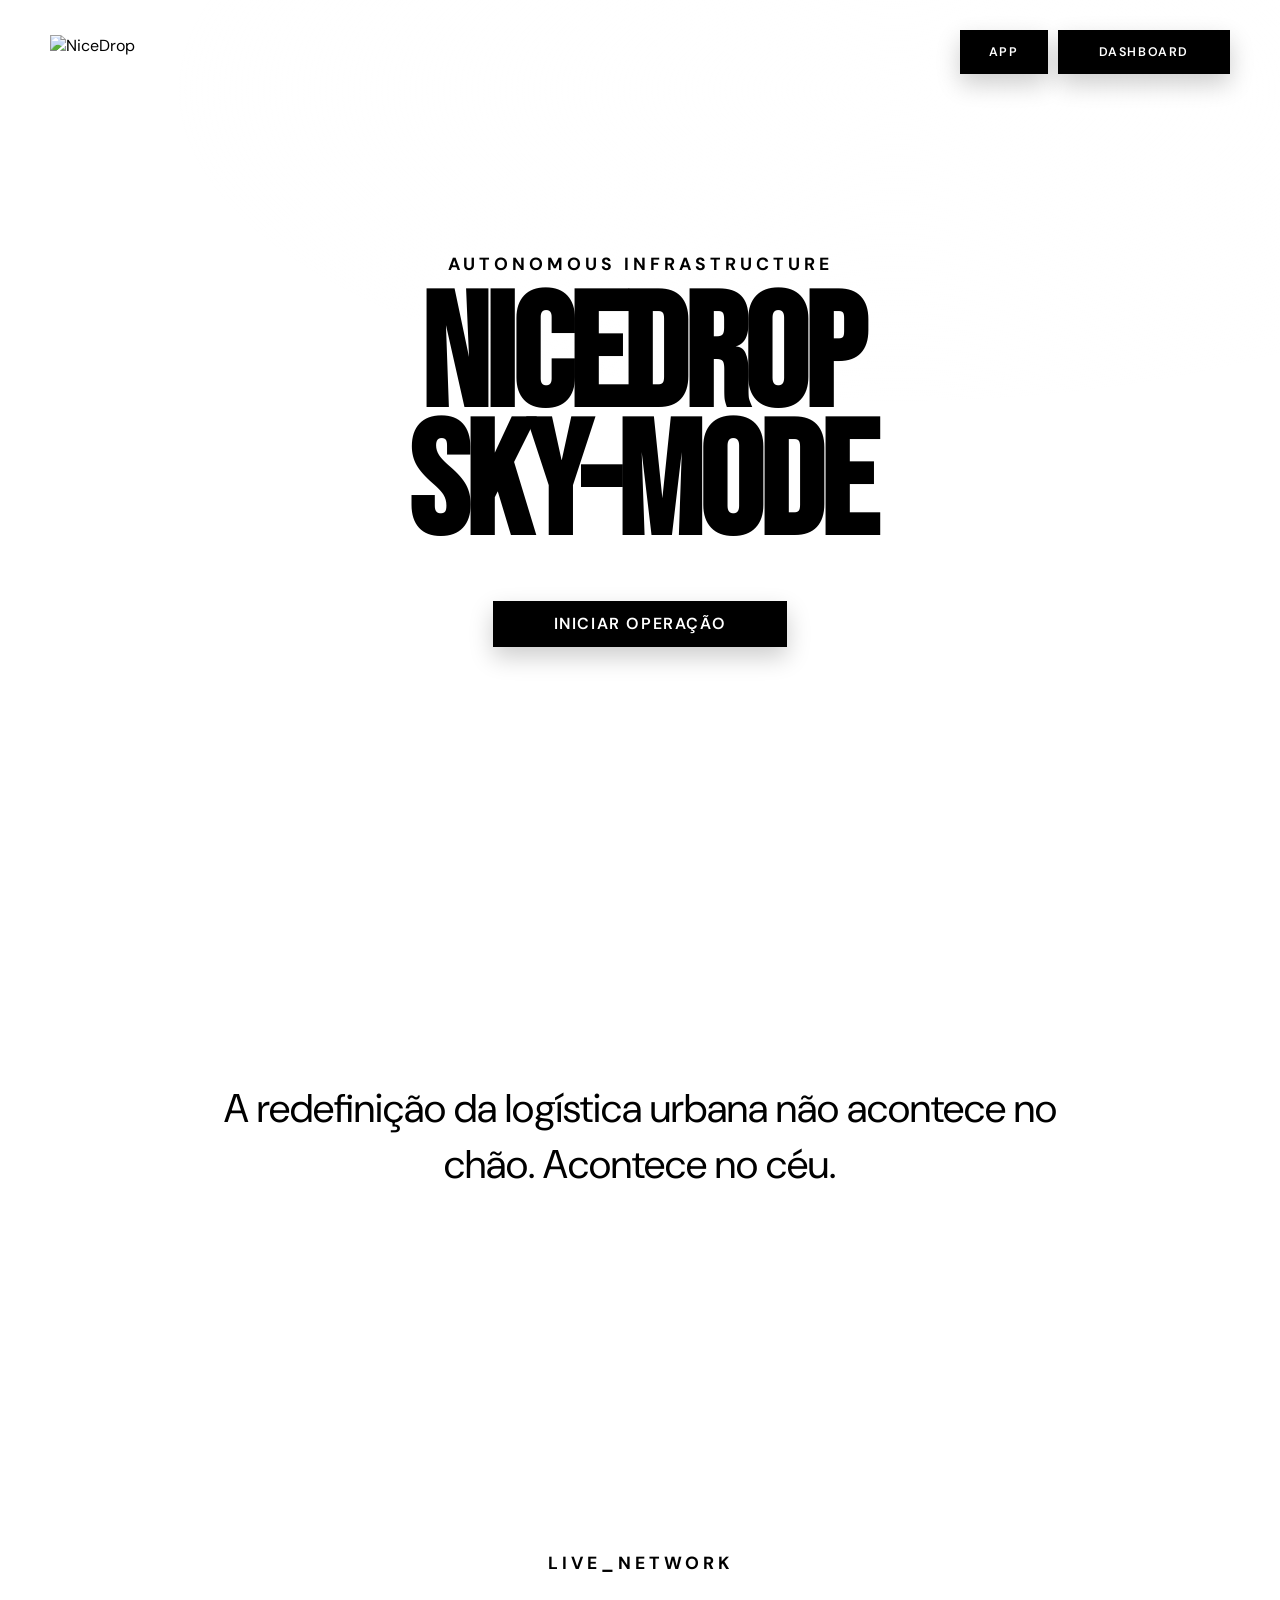
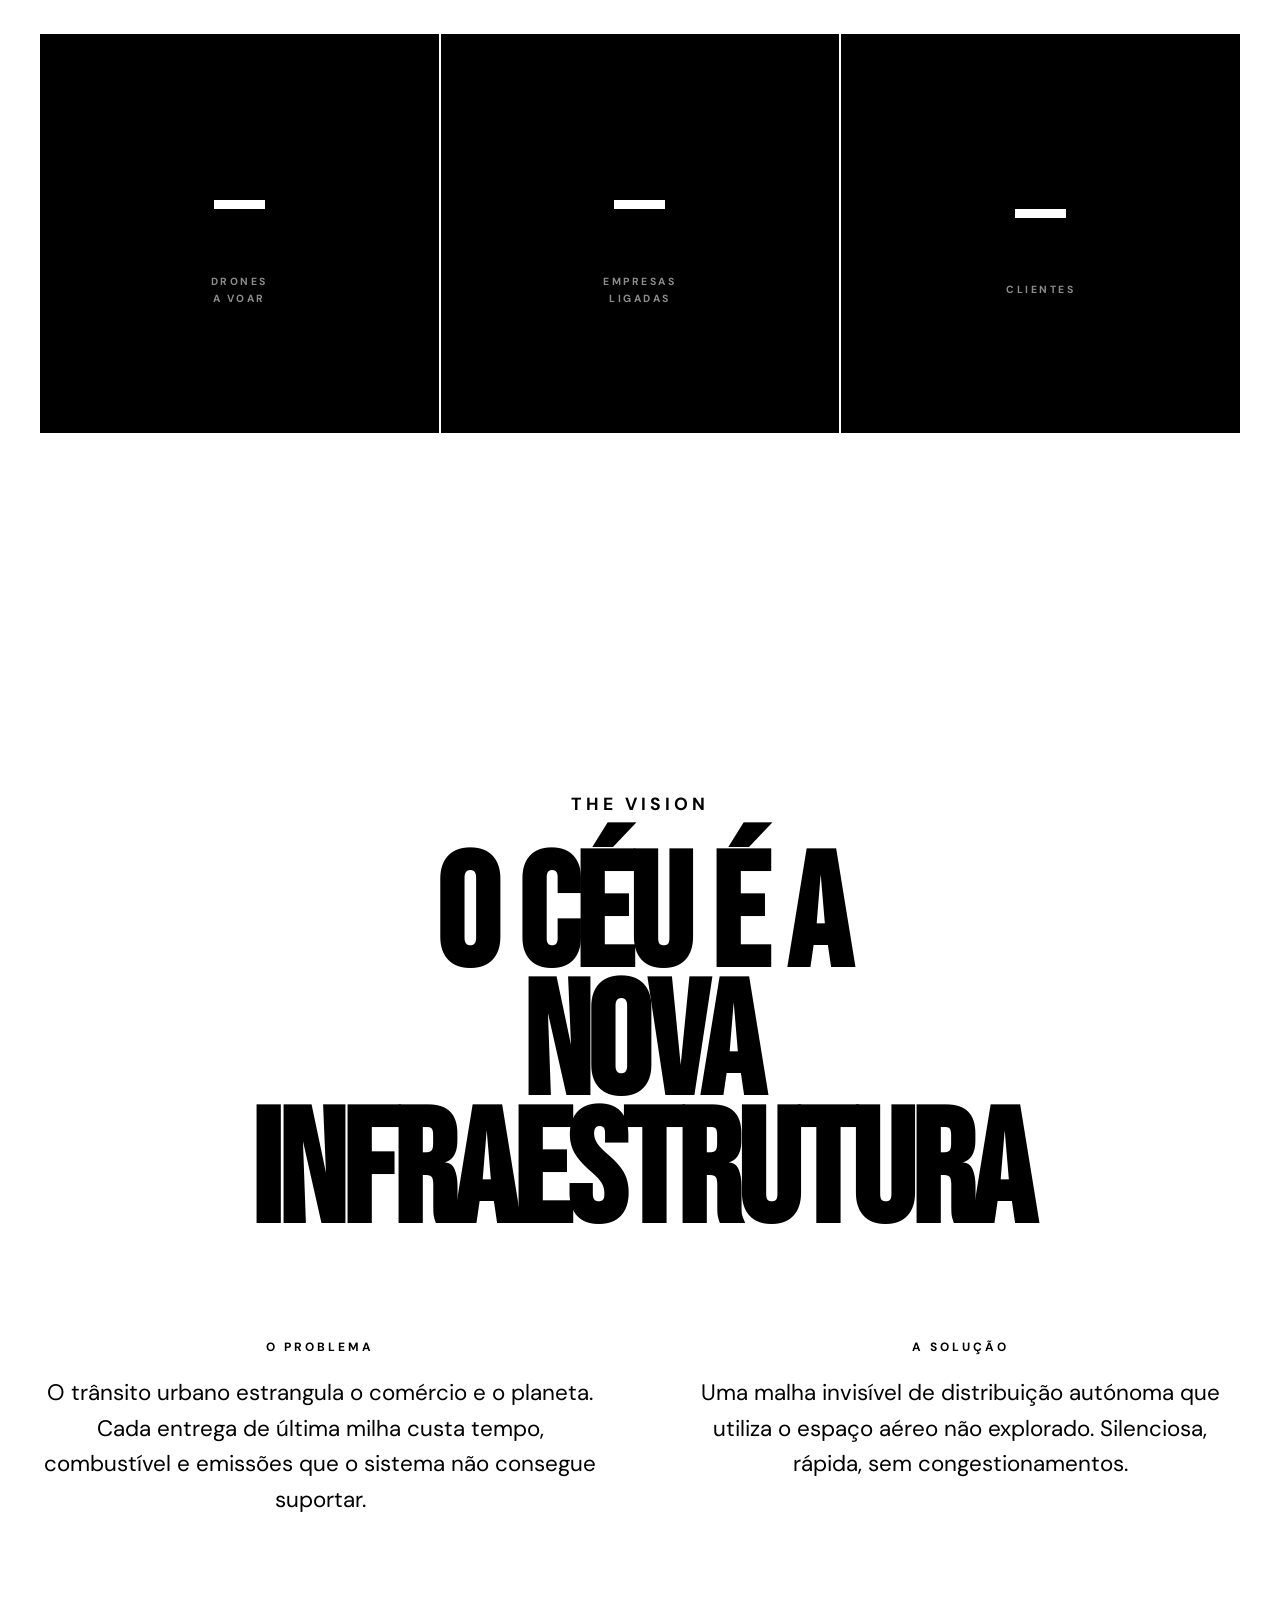
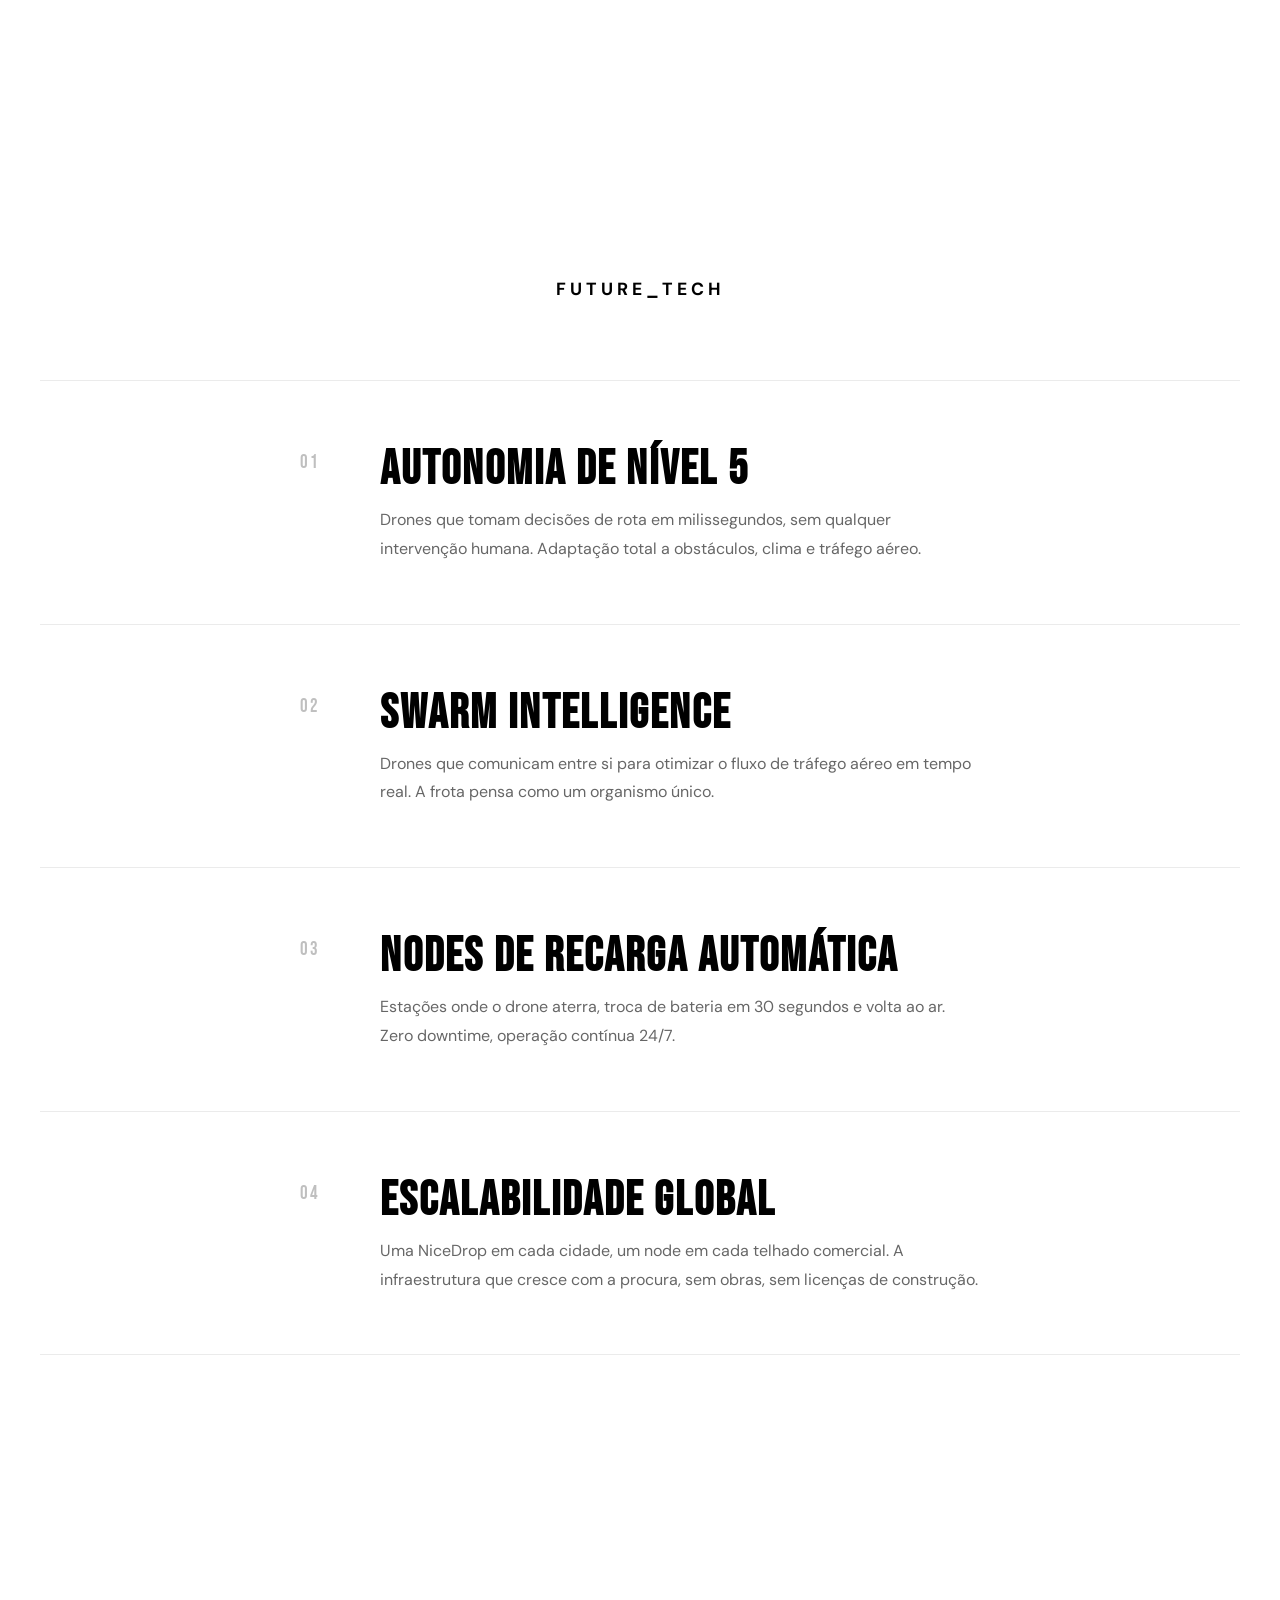
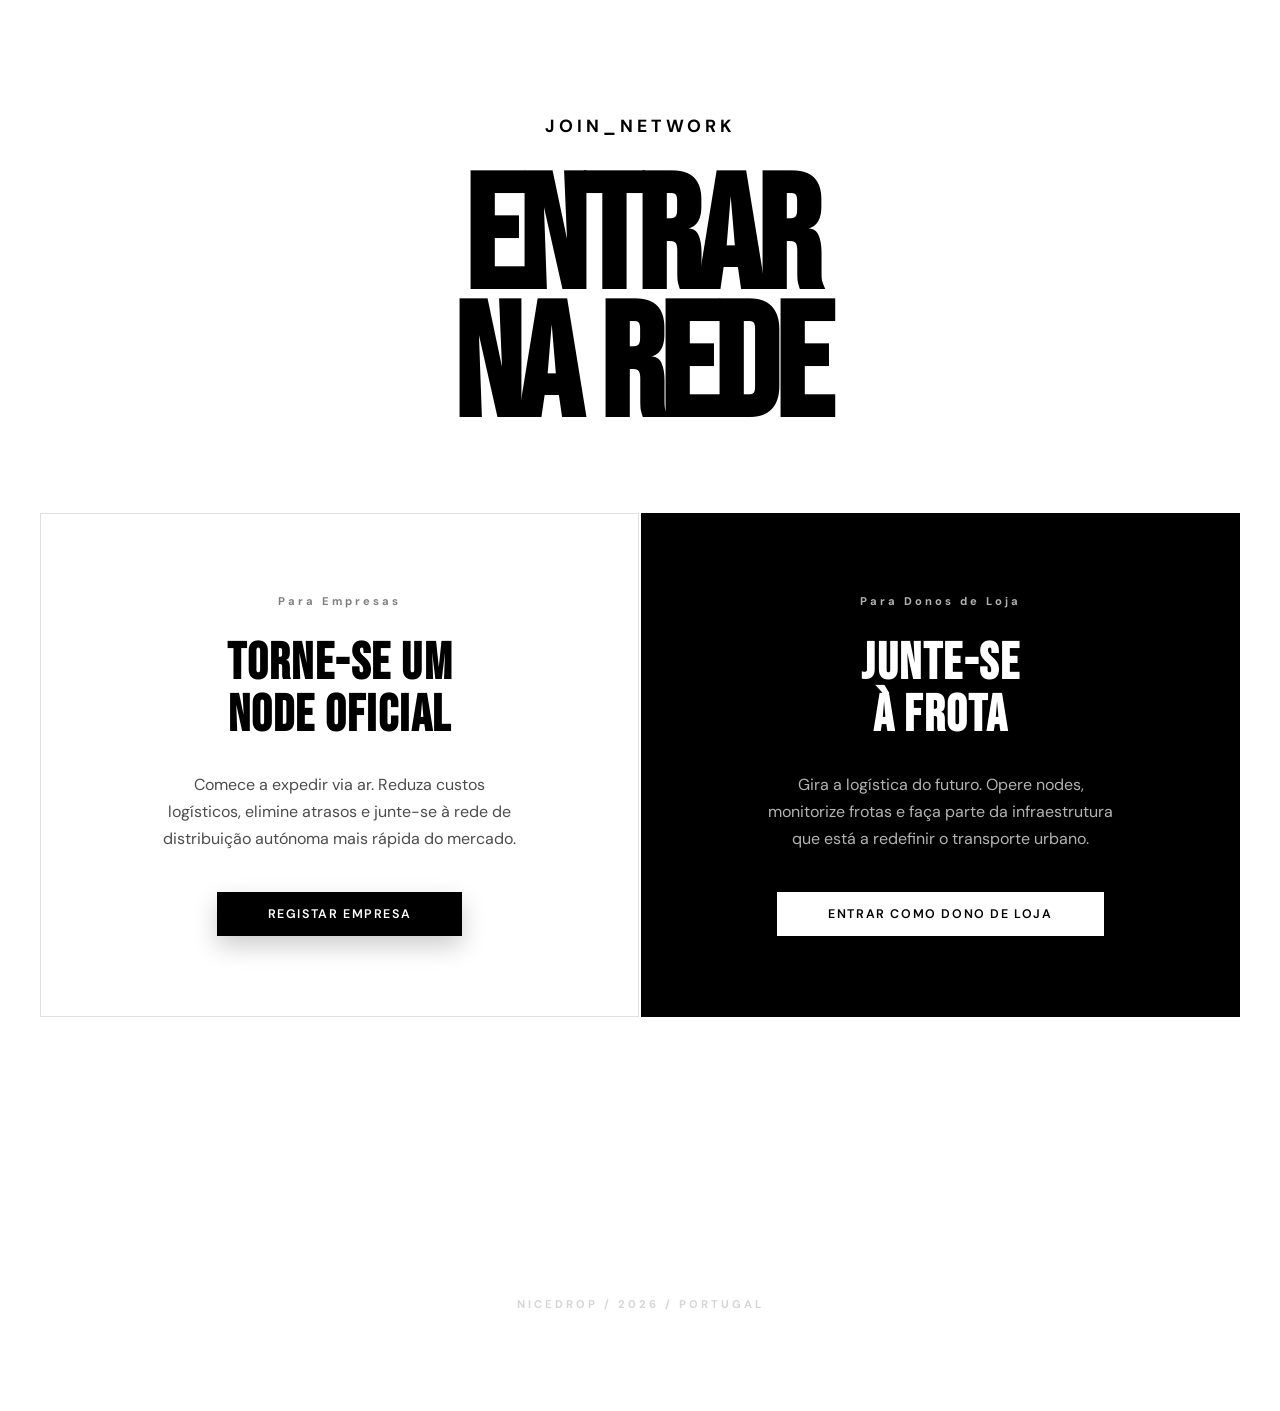
==== commit 13c5f173: "site final" ====
--- a/index.html
+++ b/index.html
@@ -5,21 +5,9 @@
     <meta name="viewport" content="width=device-width, initial-scale=1.0">
     <title>NiceDrop | Sky-Mode Logistics</title>
     <link href="https://fonts.googleapis.com/css2?family=DM+Sans:wght@400;500;700&family=Bebas+Neue&display=swap" rel="stylesheet">
+    <link rel="stylesheet" href="https://unpkg.com/aos@2.3.4/dist/aos.css">
     <link rel="manifest" href="manifest.json">
-    <link rel="icon" type="image/png" href="nicedrop.png">
     <link rel="stylesheet" href="style.css">
-    <script>
-        // Redirect OAuth/email: se chegar aqui com tokens, segue para auth.html
-        (function() {
-            const hash = window.location.hash;
-            const params = new URLSearchParams(window.location.search);
-            if (hash.includes('access_token') || params.has('code') || params.has('token_hash')) {
-                window.location.replace('/auth.html' + window.location.search + window.location.hash);
-            }
-        })();
-        // Gate de animações: só anima se o utilizador não preferir movimento reduzido
-        (function(){try{if(!matchMedia('(prefers-reduced-motion: reduce)').matches)document.documentElement.classList.add('motion')}catch(e){}})();
-    </script>
     <script src="https://cdn.jsdelivr.net/npm/@supabase/supabase-js@2/dist/umd/supabase.min.js"></script>
     <script src="supabase-config.js"></script>
     <style>
@@ -67,15 +55,6 @@
             z-index: 1000;
             box-sizing: border-box;
             max-width: 100vw;
-            transition: background 0.4s ease, padding 0.4s ease, box-shadow 0.4s ease;
-        }
-        .nav-fixed.nav-scrolled {
-            background: var(--glass-strong);
-            backdrop-filter: blur(16px);
-            -webkit-backdrop-filter: blur(16px);
-            padding-top: 14px;
-            padding-bottom: 14px;
-            box-shadow: 0 1px 0 rgba(0,0,0,0.06);
         }
         .stat-block {
             background: #000;
@@ -102,7 +81,6 @@
             line-height: 1.6;
         }
         .tech-line {
-            position: relative;
             display: flex;
             align-items: flex-start;
             justify-content: center;
@@ -124,27 +102,6 @@
             opacity: 0.25;
             flex-shrink: 0;
             padding-top: 10px;
-            transition: color 0.3s ease, opacity 0.3s ease;
-        }
-        .tech-line:hover .tech-num {
-            opacity: 1;
-            color: var(--accent);
-        }
-        .tech-line > div h3 {
-            transition: transform 0.35s ease;
-        }
-        .tech-line:hover > div h3 {
-            transform: translateX(10px);
-        }
-        .line-draw {
-            position: absolute;
-            top: -1px;
-            left: 0;
-            width: 100%;
-            height: 1px;
-            background: rgba(0,0,0,0.3);
-            transform: scaleX(0);
-            transform-origin: left center;
         }
         .join-block {
             background: #fff;
@@ -156,159 +113,71 @@
             color: #fff;
             border-color: #000;
         }
-
-        /* ---------- Hero ---------- */
-        .hero-inner {
-            text-align: center;
-        }
-        .scroll-hint {
-            position: absolute;
-            bottom: 36px;
-            left: 50%;
-            transform: translateX(-50%);
-            display: flex;
-            flex-direction: column;
-            align-items: center;
-            gap: 10px;
-            font-size: 0.6rem;
-            letter-spacing: 4px;
-            font-weight: 700;
-        }
-        .scroll-hint-line {
-            width: 1px;
-            height: 46px;
-            background: rgba(0,0,0,0.15);
-            position: relative;
-            overflow: hidden;
-        }
-        .scroll-hint-line::after {
-            content: '';
-            position: absolute;
-            left: 0; top: 0;
-            width: 100%; height: 100%;
-            background: #000;
-            transform: translateY(-100%);
-        }
-        html.motion .scroll-hint-line::after {
-            animation: scrollPulse 2s cubic-bezier(0.65, 0, 0.35, 1) infinite;
-        }
-        @keyframes scrollPulse {
-            0% { transform: translateY(-100%); }
-            55% { transform: translateY(100%); }
-            100% { transform: translateY(100%); }
-        }
-
-        /* ---------- Marquee ---------- */
-        .marquee-band {
-            background: #000;
-            color: #fff;
-            overflow: hidden;
-            padding: 26px 0;
-        }
-        .marquee-track {
-            display: flex;
-            width: max-content;
-            will-change: transform;
-        }
-        .marquee-chunk {
-            font-family: 'Bebas Neue', sans-serif;
-            font-size: clamp(2rem, 4vw, 3.4rem);
-            letter-spacing: 2px;
-            white-space: nowrap;
-            line-height: 1;
-            flex-shrink: 0;
-        }
-
-        /* ---------- Cursor custom ---------- */
-        #cursor-dot, #cursor-ring {
-            position: fixed;
-            top: 0; left: 0;
-            pointer-events: none;
-            z-index: 10000;
-            border-radius: 50%;
-        }
-        #cursor-dot { width: 6px; height: 6px; background: #000; }
-        #cursor-ring { width: 30px; height: 30px; border: 1px solid rgba(0,0,0,0.45); }
-        html.has-cursor, html.has-cursor * { cursor: none !important; }
-
-        /* ---------- Lenis ---------- */
-        html.lenis, html.lenis body { height: auto; }
-        .lenis.lenis-smooth { scroll-behavior: auto !important; }
-        .lenis.lenis-stopped { overflow: hidden; }
-
-        /* Conteúdo acima do canvas Three.js */
-        header, section, footer, .marquee-band { position: relative; z-index: 1; }
-        #hero-canvas { position: fixed; inset: 0; z-index: 0; pointer-events: none; }
-
-        /* Estados iniciais escondidos — só quando há animações (anti-FOUC) */
-        html.motion [data-reveal] { opacity: 0; visibility: hidden; }
-        html.motion .hero-inner { opacity: 0; }
-        html.motion .nav-fixed { opacity: 0; }
-        html.motion .scroll-hint { opacity: 0; }
-        html.motion .tech-line { border-top-color: transparent; }
-
         @media (max-width: 768px) {
             section { padding: 80px 24px; }
             .nav-fixed { padding: 16px 20px; }
             .nav-fixed > div { flex-wrap: wrap; justify-content: flex-end; max-width: 60vw; }
             .nav-fixed .btn-primary { padding: 8px 14px !important; font-size: 0.68rem !important; letter-spacing: 0.8px !important; }
-            .nav-fixed.nav-scrolled { padding-top: 10px; padding-bottom: 10px; }
             .huge-title { letter-spacing: -2px; }
             .tech-line { flex-direction: column; gap: 20px; }
             .join-block { padding: 50px 24px !important; }
             section[id="vision"] > div:last-child,
             section[id="join-network"] > div:last-child { grid-template-columns: 1fr !important; }
         }
+        /* ── Drone cursor ── */
+        body.sky-mode, body.sky-mode * { cursor: none !important; }
+        #drone-cursor {
+            position: fixed;
+            pointer-events: none;
+            z-index: 99999;
+            transform: translate(-50%, -50%);
+            display: none;
+        }
+        @keyframes nd-spin { to { transform: rotate(360deg); } }
+        #drone-cursor .nd-r  { transform-box: fill-box; transform-origin: center; animation: nd-spin .22s linear infinite; }
+        #drone-cursor .nd-rr { transform-box: fill-box; transform-origin: center; animation: nd-spin .22s linear infinite reverse; }
     </style>
 </head>
-<body class="sky-mode" data-page="home">
+<body class="sky-mode">
 
     <nav class="nav-fixed">
         <a href="index.html"><img src="nicedrop.png" alt="NiceDrop" style="height: 35px;"></a>
         <div style="display:flex;gap:10px;align-items:center;">
-            <a href="download.html" class="btn-primary" data-magnetic style="padding: 12px 28px;">APP</a>
-            <a href="auth.html" class="btn-primary" data-magnetic style="padding: 12px 40px;">DASHBOARD</a>
+<a href="download.html" class="btn-primary" style="padding: 12px 28px;">APP</a>
+            <a href="auth.html" class="btn-primary" style="padding: 12px 40px;">DASHBOARD</a>
         </div>
     </nav>
 
-    <header class="full-screen" id="hero">
-        <div class="hero-inner">
-            <span class="sub-headline hero-kicker">Autonomous Infrastructure</span>
-            <h1 class="huge-title js-split-chars">NICEDROP<br>SKY-MODE</h1>
-            <div class="hero-cta" style="margin-top: 50px;">
-                <a href="auth.html" class="btn-primary" data-magnetic style="padding: 22px 60px; font-size: 1rem;">INICIAR OPERAÇÃO</a>
-            </div>
-        </div>
-        <div class="scroll-hint" aria-hidden="true">SCROLL<span class="scroll-hint-line"></span></div>
+    <header class="full-screen">
+        <div style="text-align: center;" data-aos="fade-up">
+            <span class="sub-headline">Autonomous Infrastructure</span>
+            <h1 class="huge-title">NICEDROP<br>SKY-MODE</h1>
+            <div style="margin-top: 50px;">
+                <a href="auth.html" class="btn-primary" style="padding: 22px 60px; font-size: 1rem;">INICIAR OPERAÇÃO</a>
+            </div>
+        </div>
     </header>
 
     <section style="text-align: center;">
-        <p class="js-split-words" style="font-size: 2.5rem; font-family: 'DM Sans'; color: #000; max-width: 900px; margin: 0 auto; font-weight: 400; line-height: 1.4;">
+        <p data-aos="fade-up" style="font-size: 2.5rem; font-family: 'DM Sans'; color: #000; max-width: 900px; margin: 0 auto; font-weight: 400; line-height: 1.4;">
             A redefinição da logística urbana não acontece no chão. Acontece no céu.
         </p>
     </section>
 
-    <!-- MARQUEE -->
-    <div class="marquee-band" aria-hidden="true">
-        <div class="marquee-track">
-            <span class="marquee-chunk">LOGÍSTICA AUTÓNOMA&nbsp;&nbsp;✦&nbsp;&nbsp;SKY-MODE&nbsp;&nbsp;✦&nbsp;&nbsp;ENTREGAS EM MINUTOS&nbsp;&nbsp;✦&nbsp;&nbsp;ZERO TRÂNSITO&nbsp;&nbsp;✦&nbsp;&nbsp;LOGÍSTICA AUTÓNOMA&nbsp;&nbsp;✦&nbsp;&nbsp;SKY-MODE&nbsp;&nbsp;✦&nbsp;&nbsp;ENTREGAS EM MINUTOS&nbsp;&nbsp;✦&nbsp;&nbsp;ZERO TRÂNSITO&nbsp;&nbsp;✦&nbsp;&nbsp;</span>
-            <span class="marquee-chunk">LOGÍSTICA AUTÓNOMA&nbsp;&nbsp;✦&nbsp;&nbsp;SKY-MODE&nbsp;&nbsp;✦&nbsp;&nbsp;ENTREGAS EM MINUTOS&nbsp;&nbsp;✦&nbsp;&nbsp;ZERO TRÂNSITO&nbsp;&nbsp;✦&nbsp;&nbsp;LOGÍSTICA AUTÓNOMA&nbsp;&nbsp;✦&nbsp;&nbsp;SKY-MODE&nbsp;&nbsp;✦&nbsp;&nbsp;ENTREGAS EM MINUTOS&nbsp;&nbsp;✦&nbsp;&nbsp;ZERO TRÂNSITO&nbsp;&nbsp;✦&nbsp;&nbsp;</span>
-        </div>
-    </div>
 
     <!-- LIVE_STATS -->
     <section id="live-stats" style="text-align: center;">
-        <span class="sub-headline" data-reveal="up">Live_Network</span>
-        <div style="display: grid; grid-template-columns: repeat(auto-fit, minmax(200px, 1fr)); gap: 2px; margin-top: 60px;" data-reveal-stagger="0.12">
-            <div class="stat-block" id="stat-drones" data-target="0" data-suffix="" data-reveal="clip">
+        <span class="sub-headline" data-aos="fade-up">Live_Network</span>
+        <div style="display: grid; grid-template-columns: repeat(auto-fit, minmax(200px, 1fr)); gap: 2px; margin-top: 60px;" data-aos="fade-up" data-aos-delay="100">
+            <div class="stat-block" id="stat-drones" data-target="0" data-suffix="">
                 <div class="stat-block-number">—</div>
                 <div class="stat-block-label">Drones<br>a Voar</div>
             </div>
-            <div class="stat-block" id="stat-stores" data-target="0" data-suffix="" data-reveal="clip">
+            <div class="stat-block" id="stat-stores" data-target="0" data-suffix="">
                 <div class="stat-block-number">—</div>
                 <div class="stat-block-label">Empresas<br>Ligadas</div>
             </div>
-            <div class="stat-block" id="stat-clients" data-target="0" data-suffix="" data-reveal="clip">
+            <div class="stat-block" id="stat-clients" data-target="0" data-suffix="">
                 <div class="stat-block-number">—</div>
                 <div class="stat-block-label">Clientes</div>
             </div>
@@ -317,14 +186,14 @@
 
     <!-- VISION -->
     <section id="vision">
-        <span class="sub-headline" data-reveal="up">The Vision</span>
-        <h2 class="huge-title js-split-lines" style="margin-top: 40px;">O CÉU É A<br>NOVA<br>INFRAESTRUTURA</h2>
-        <div style="display: grid; grid-template-columns: 1fr 1fr; gap: 80px; margin-top: 100px; text-align: center;" data-reveal-stagger="0.15">
-            <div data-reveal="up">
+        <span class="sub-headline" data-aos="fade-up">The Vision</span>
+        <h2 class="huge-title" data-aos="fade-up" data-aos-delay="100" style="margin-top: 40px;">O CÉU É A<br>NOVA<br>INFRAESTRUTURA</h2>
+        <div style="display: grid; grid-template-columns: 1fr 1fr; gap: 80px; margin-top: 100px; text-align: center;" data-aos="fade-up" data-aos-delay="200">
+            <div>
                 <p style="font-size: 0.75rem; letter-spacing: 3px; font-weight: 700; margin-bottom: 20px; text-transform: uppercase;">O Problema</p>
                 <p style="font-size: 1.4rem; font-family: 'DM Sans'; line-height: 1.6; color: #000; font-weight: 400;">O trânsito urbano estrangula o comércio e o planeta. Cada entrega de última milha custa tempo, combustível e emissões que o sistema não consegue suportar.</p>
             </div>
-            <div data-reveal="up">
+            <div>
                 <p style="font-size: 0.75rem; letter-spacing: 3px; font-weight: 700; margin-bottom: 20px; text-transform: uppercase;">A Solução</p>
                 <p style="font-size: 1.4rem; font-family: 'DM Sans'; line-height: 1.6; color: #000; font-weight: 400;">Uma malha invisível de distribuição autónoma que utiliza o espaço aéreo não explorado. Silenciosa, rápida, sem congestionamentos.</p>
             </div>
@@ -333,30 +202,30 @@
 
     <!-- FUTURE_TECH -->
     <section id="future-tech">
-        <span class="sub-headline" data-reveal="up">Future_Tech</span>
+        <span class="sub-headline" data-aos="fade-up">Future_Tech</span>
         <div style="margin-top: 80px;">
-            <div class="tech-line">
+            <div class="tech-line" data-aos="fade-up" data-aos-delay="0">
                 <span class="tech-num">01</span>
                 <div>
                     <h3 style="font-family: 'Bebas Neue'; font-size: 3rem; letter-spacing: 2px;">Autonomia de Nível 5</h3>
                     <p style="opacity: 0.6; line-height: 1.8; max-width: 600px; margin-top: 8px;">Drones que tomam decisões de rota em milissegundos, sem qualquer intervenção humana. Adaptação total a obstáculos, clima e tráfego aéreo.</p>
                 </div>
             </div>
-            <div class="tech-line">
+            <div class="tech-line" data-aos="fade-up" data-aos-delay="100">
                 <span class="tech-num">02</span>
                 <div>
                     <h3 style="font-family: 'Bebas Neue'; font-size: 3rem; letter-spacing: 2px;">Swarm Intelligence</h3>
                     <p style="opacity: 0.6; line-height: 1.8; max-width: 600px; margin-top: 8px;">Drones que comunicam entre si para otimizar o fluxo de tráfego aéreo em tempo real. A frota pensa como um organismo único.</p>
                 </div>
             </div>
-            <div class="tech-line">
+            <div class="tech-line" data-aos="fade-up" data-aos-delay="200">
                 <span class="tech-num">03</span>
                 <div>
                     <h3 style="font-family: 'Bebas Neue'; font-size: 3rem; letter-spacing: 2px;">Nodes de Recarga Automática</h3>
                     <p style="opacity: 0.6; line-height: 1.8; max-width: 600px; margin-top: 8px;">Estações onde o drone aterra, troca de bateria em 30 segundos e volta ao ar. Zero downtime, operação contínua 24/7.</p>
                 </div>
             </div>
-            <div class="tech-line">
+            <div class="tech-line" data-aos="fade-up" data-aos-delay="300">
                 <span class="tech-num">04</span>
                 <div>
                     <h3 style="font-family: 'Bebas Neue'; font-size: 3rem; letter-spacing: 2px;">Escalabilidade Global</h3>
@@ -368,20 +237,20 @@
 
     <!-- JOIN_NETWORK -->
     <section id="join-network" style="text-align: center;">
-        <span class="sub-headline" data-reveal="up">Join_Network</span>
-        <h2 class="huge-title js-split-lines" style="margin-top: 40px;">ENTRAR<br>NA REDE</h2>
-        <div style="display: grid; grid-template-columns: 1fr 1fr; gap: 2px; margin-top: 80px;" data-reveal-stagger="0.15">
-            <div class="join-block" data-reveal="clip-left">
+        <span class="sub-headline" data-aos="fade-up">Join_Network</span>
+        <h2 class="huge-title" data-aos="fade-up" data-aos-delay="100" style="margin-top: 40px;">ENTRAR<br>NA REDE</h2>
+        <div style="display: grid; grid-template-columns: 1fr 1fr; gap: 2px; margin-top: 80px;" data-aos="fade-up" data-aos-delay="200">
+            <div class="join-block">
                 <p style="font-size: 0.7rem; letter-spacing: 3px; font-weight: 700; margin-bottom: 30px; opacity: 0.5;">Para Empresas</p>
                 <h3 style="font-family: 'Bebas Neue'; font-size: clamp(2rem, 4vw, 3.5rem); line-height: 1; margin-bottom: 30px;">Torne-se um<br>Node Oficial</h3>
                 <p style="opacity: 0.7; line-height: 1.7; margin-bottom: 40px; max-width: 360px; margin-left: auto; margin-right: auto;">Comece a expedir via ar. Reduza custos logísticos, elimine atrasos e junte-se à rede de distribuição autónoma mais rápida do mercado.</p>
-                <a href="auth.html?tab=signup" class="btn-primary" data-magnetic style="padding: 18px 50px;">REGISTAR EMPRESA</a>
-            </div>
-            <div class="join-block join-block-inv" data-reveal="clip-right">
+                <a href="auth.html?tab=signup" class="btn-primary" style="padding: 18px 50px;">REGISTAR EMPRESA</a>
+            </div>
+            <div class="join-block join-block-inv">
                 <p style="font-size: 0.7rem; letter-spacing: 3px; font-weight: 700; margin-bottom: 30px; opacity: 0.7;">Para Donos de Loja</p>
                 <h3 style="font-family: 'Bebas Neue'; font-size: clamp(2rem, 4vw, 3.5rem); line-height: 1; margin-bottom: 30px;">Junte-se<br>à Frota</h3>
                 <p style="opacity: 0.7; line-height: 1.7; margin-bottom: 40px; max-width: 360px; margin-left: auto; margin-right: auto;">Gira a logística do futuro. Opere nodes, monitorize frotas e faça parte da infraestrutura que está a redefinir o transporte urbano.</p>
-                <a href="auth.html" class="btn btn-inv" data-magnetic style="padding: 18px 50px;">ENTRAR COMO DONO DE LOJA</a>
+                <a href="auth.html" class="btn btn-inv" style="padding: 18px 50px;">ENTRAR COMO DONO DE LOJA</a>
             </div>
         </div>
     </section>
@@ -391,7 +260,39 @@
         NICEDROP / 2026 / PORTUGAL
     </footer>
 
+    <!-- Drone cursor -->
+    <div id="drone-cursor">
+        <svg width="42" height="42" viewBox="0 0 42 42" xmlns="http://www.w3.org/2000/svg">
+            <!-- arms -->
+            <line x1="21" y1="21" x2="8"  y2="8"  stroke="#000" stroke-width="1.6" stroke-linecap="round"/>
+            <line x1="21" y1="21" x2="34" y2="8"  stroke="#000" stroke-width="1.6" stroke-linecap="round"/>
+            <line x1="21" y1="21" x2="8"  y2="34" stroke="#000" stroke-width="1.6" stroke-linecap="round"/>
+            <line x1="21" y1="21" x2="34" y2="34" stroke="#000" stroke-width="1.6" stroke-linecap="round"/>
+            <!-- rotors (alternate spin) -->
+            <ellipse class="nd-r"  cx="8"  cy="8"  rx="6" ry="2" stroke="#000" stroke-width="1" fill="rgba(0,0,0,0.07)"/>
+            <ellipse class="nd-rr" cx="34" cy="8"  rx="6" ry="2" stroke="#000" stroke-width="1" fill="rgba(0,0,0,0.07)"/>
+            <ellipse class="nd-rr" cx="8"  cy="34" rx="6" ry="2" stroke="#000" stroke-width="1" fill="rgba(0,0,0,0.07)"/>
+            <ellipse class="nd-r"  cx="34" cy="34" rx="6" ry="2" stroke="#000" stroke-width="1" fill="rgba(0,0,0,0.07)"/>
+            <!-- body -->
+            <rect x="17.5" y="17.5" width="7" height="7" fill="#000"/>
+            <!-- LED azul -->
+            <circle cx="21" cy="21" r="1.5" fill="#00d4ff"/>
+        </svg>
+    </div>
+
+    <script src="https://unpkg.com/aos@2.3.4/dist/aos.js"></script>
     <script>
+        // Se o utilizador chegar aqui vindo de um link de email/OAuth, redireciona para auth.html
+        (function() {
+            const hash = window.location.hash;
+            const params = new URLSearchParams(window.location.search);
+            if (hash.includes('access_token') || params.has('code') || params.has('token_hash')) {
+                window.location.replace('/auth.html' + window.location.search + window.location.hash);
+            }
+        })();
+
+        AOS.init({ duration: 1200, once: true });
+
         // Counter animation — arranca depois de setar data-target
         function animateCounter(block) {
             const target = +block.dataset.target;
@@ -462,13 +363,19 @@
             });
         }
         loadLiveStats();
+
+        // Drone cursor
+        (function() {
+            const cur = document.getElementById('drone-cursor');
+            if (!cur) return;
+            document.addEventListener('mousemove', function(e) {
+                cur.style.display = 'block';
+                cur.style.left = e.clientX + 'px';
+                cur.style.top = e.clientY + 'px';
+            });
+            document.addEventListener('mouseleave', function() { cur.style.display = 'none'; });
+        })();
+
     </script>
-
-    <script defer src="https://cdn.jsdelivr.net/npm/gsap@3.13.0/dist/gsap.min.js"></script>
-    <script defer src="https://cdn.jsdelivr.net/npm/gsap@3.13.0/dist/ScrollTrigger.min.js"></script>
-    <script defer src="https://cdn.jsdelivr.net/npm/gsap@3.13.0/dist/SplitText.min.js"></script>
-    <script defer src="https://cdn.jsdelivr.net/npm/lenis@1.3.4/dist/lenis.min.js"></script>
-    <script defer src="motion.js"></script>
-    <script type="module" src="hero-three.js"></script>
 </body>
-</html>
+</html>
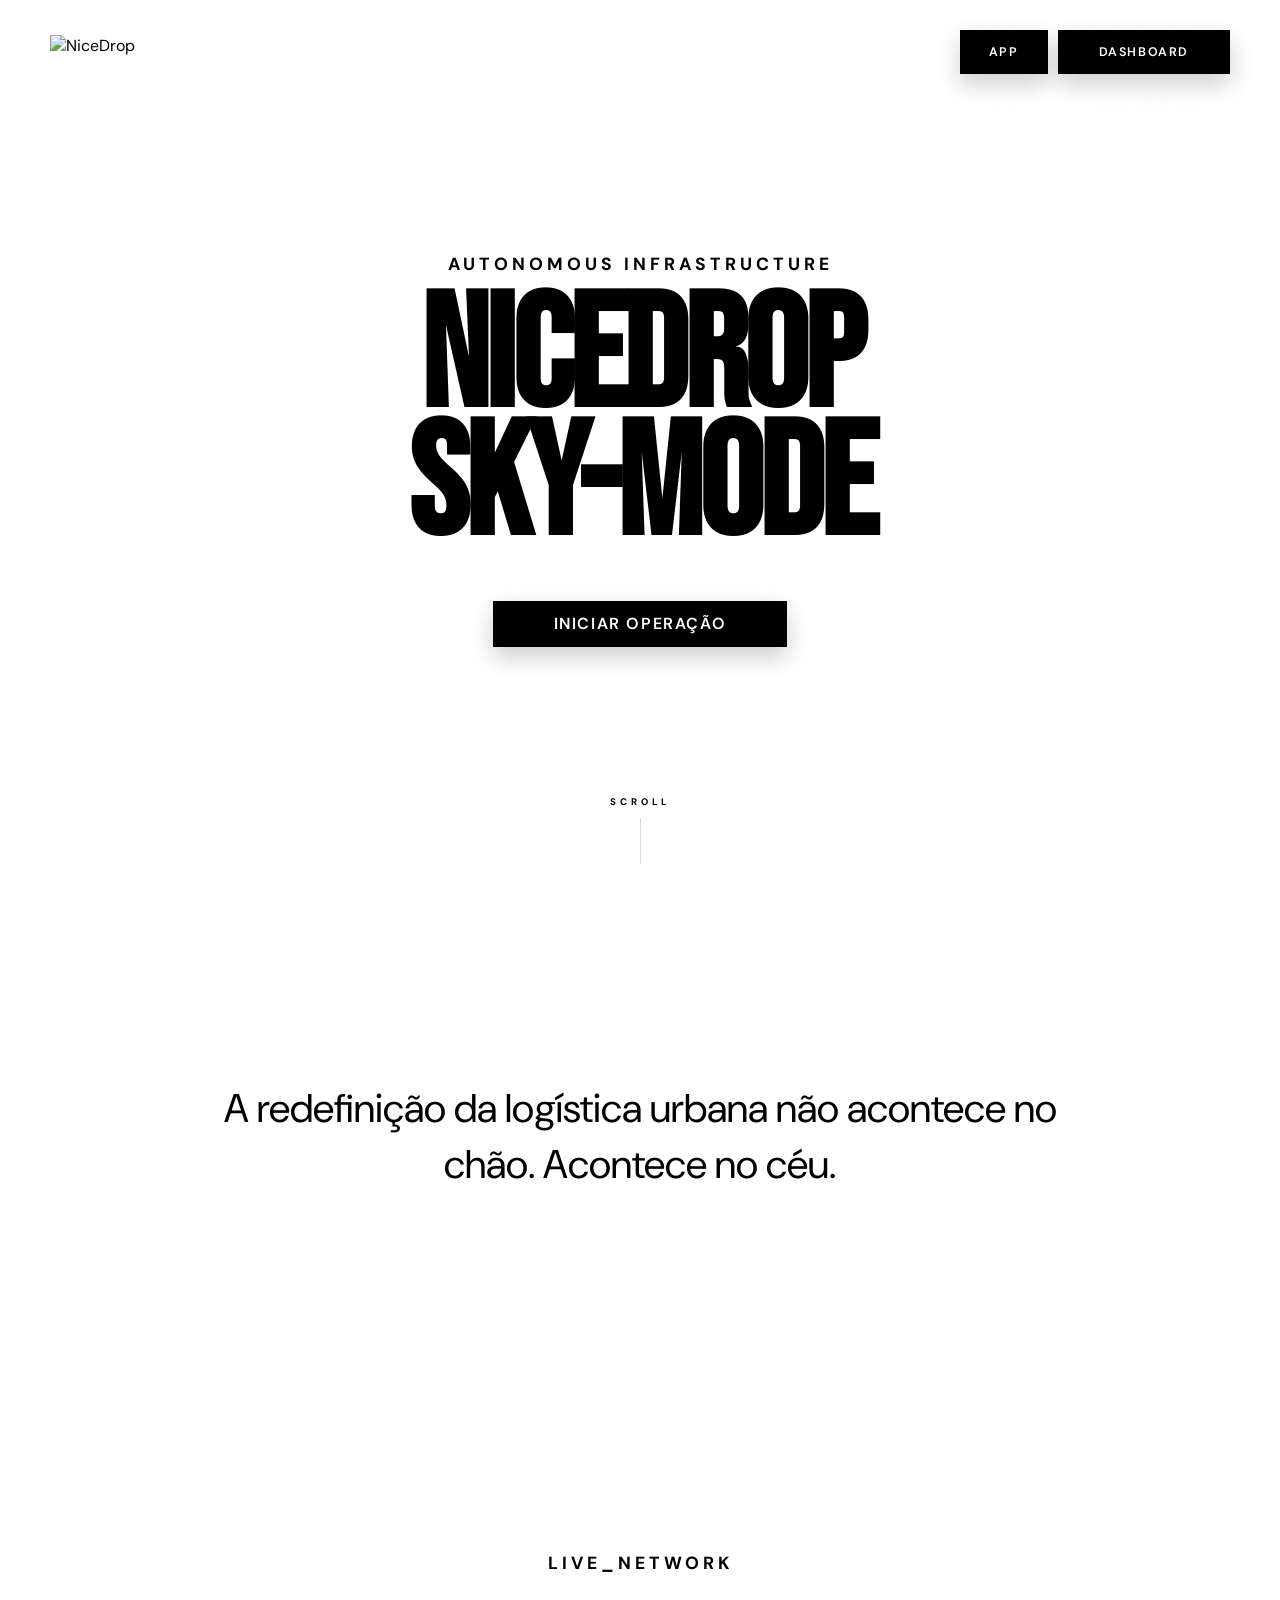
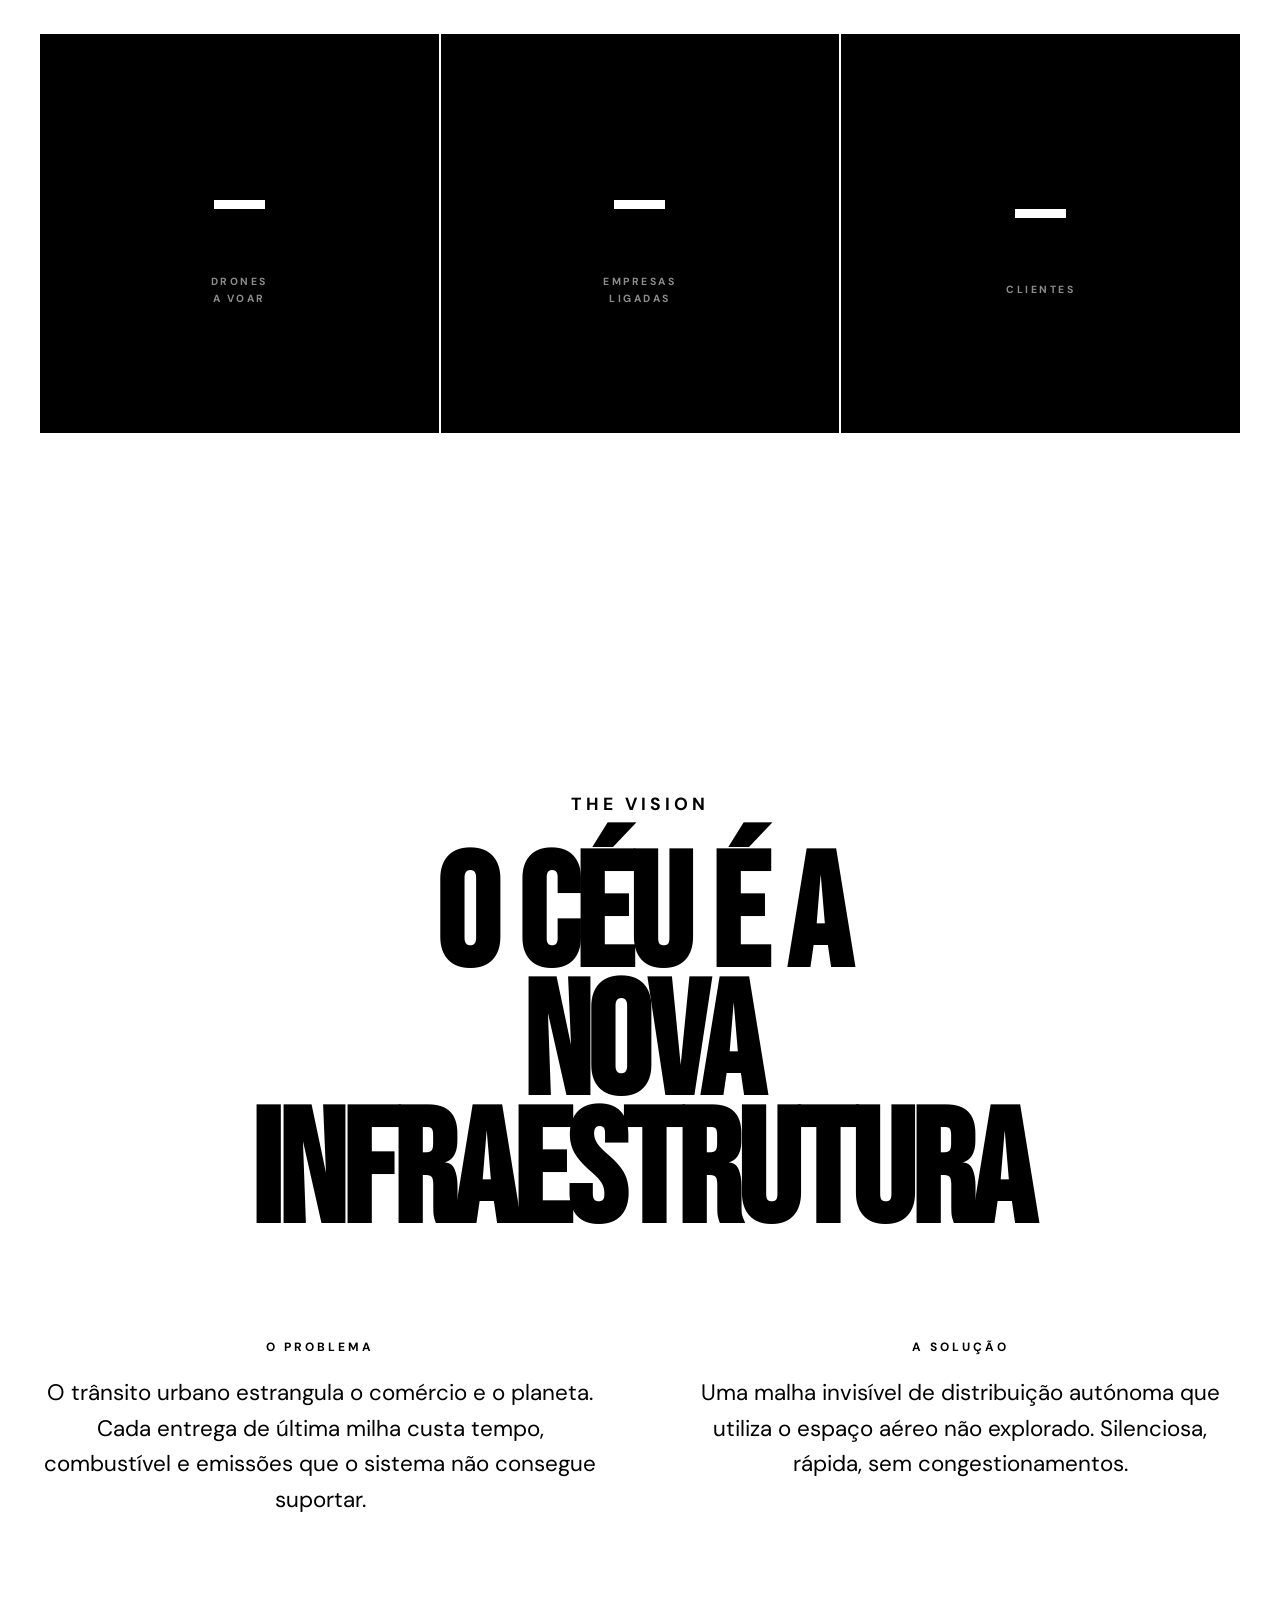
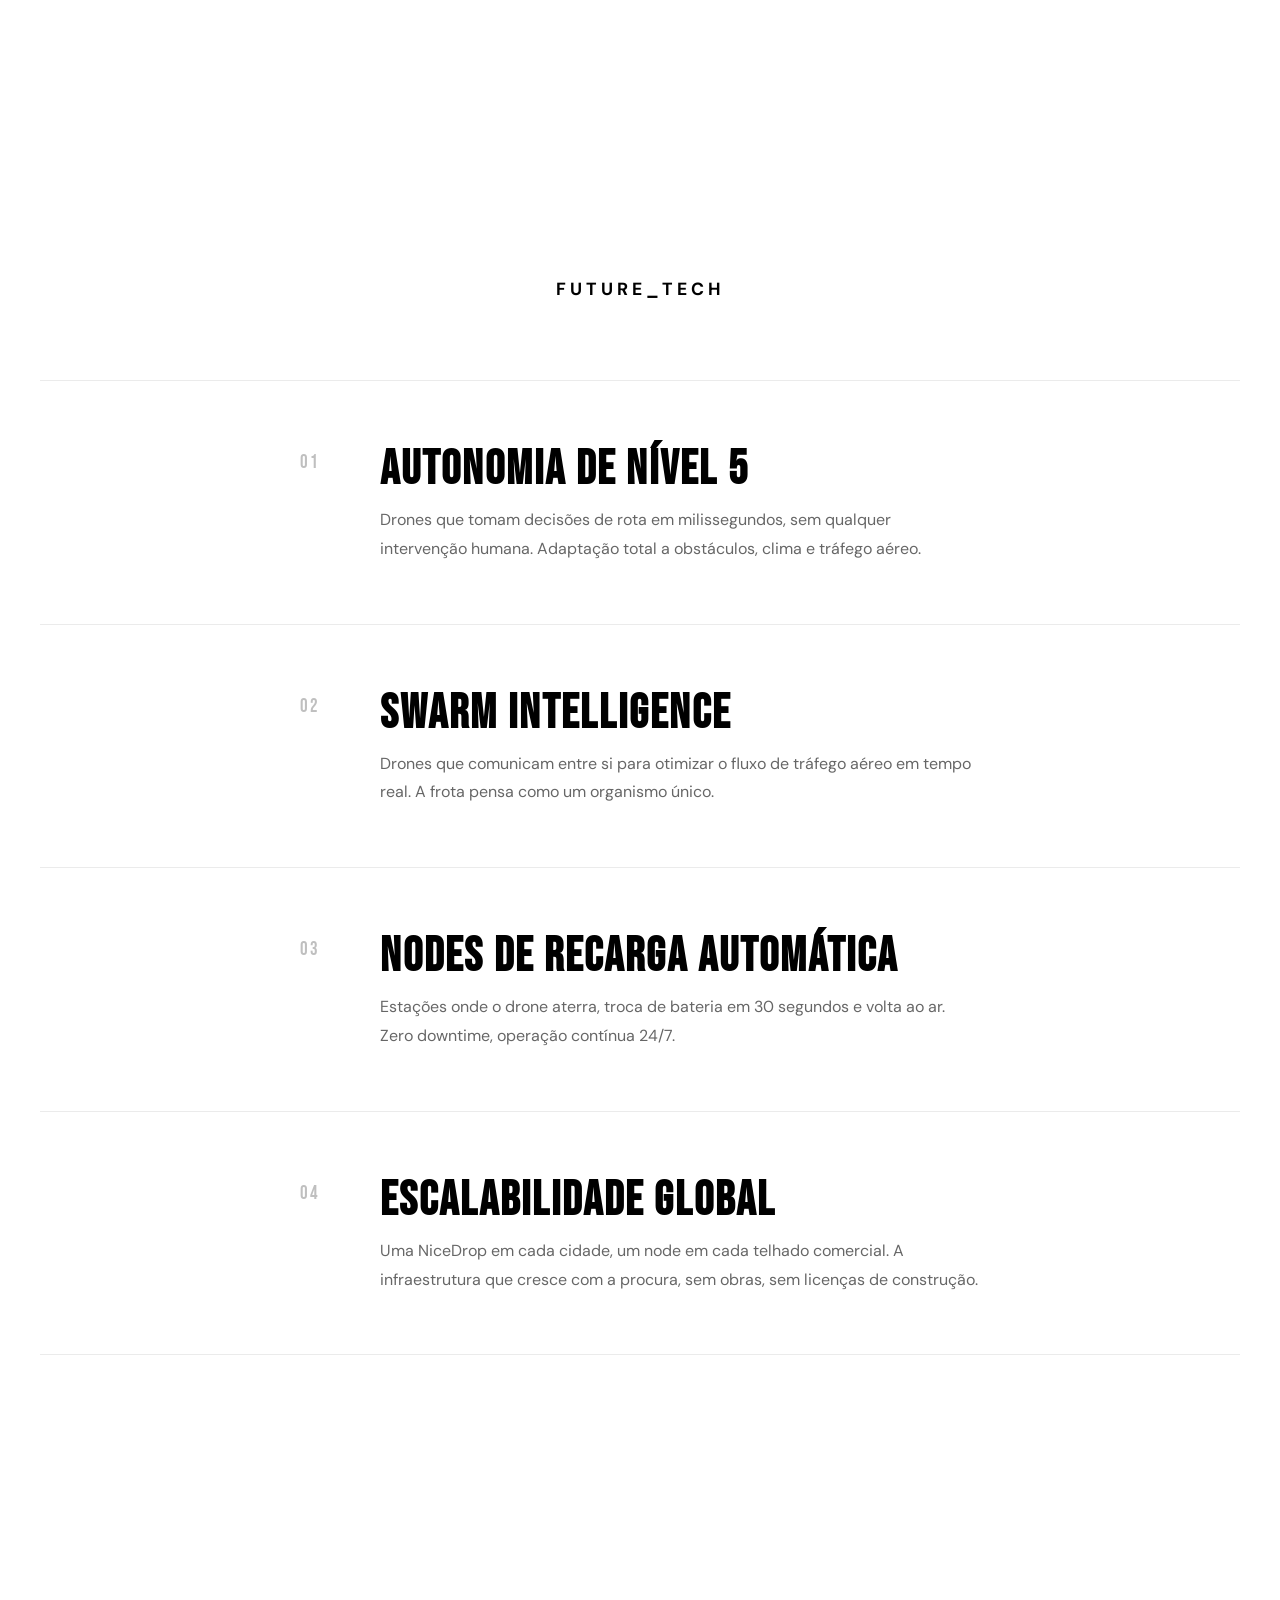
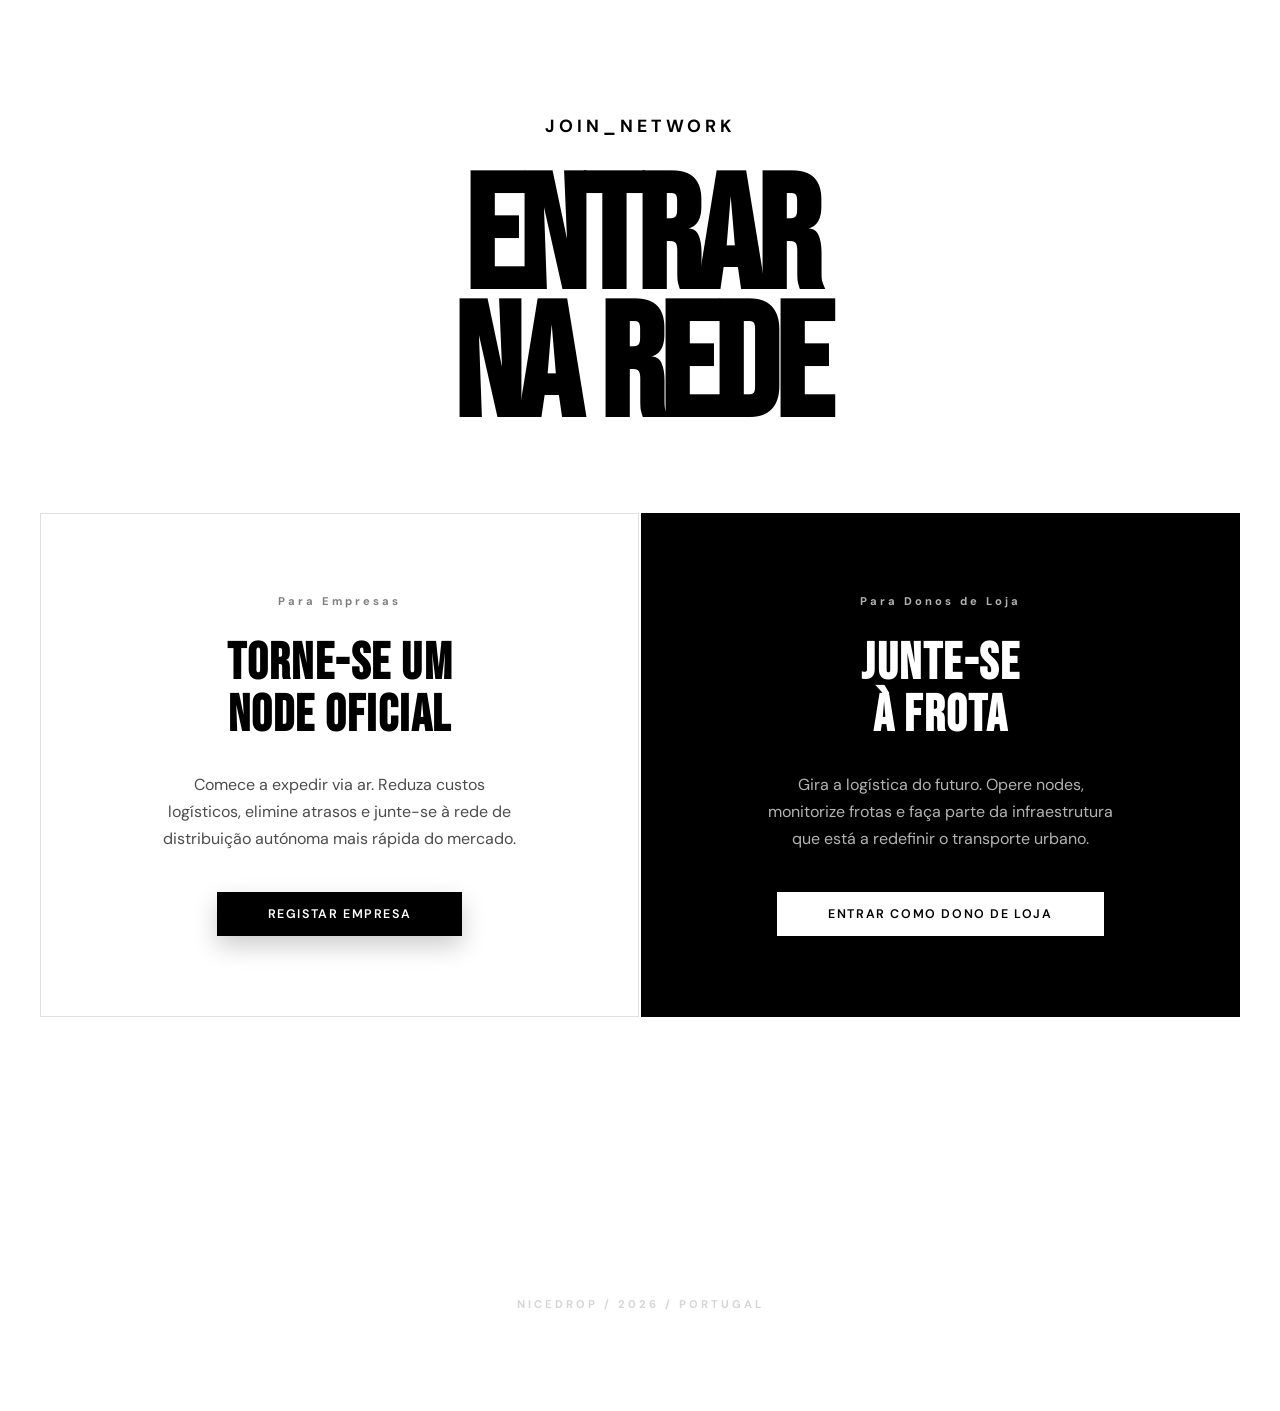
==== commit 2b6921cb: "merge remote + remove marquee/hero-three, add drone cursor - Incorpora versão remota do index.html (" ====
--- a/index.html
+++ b/index.html
@@ -5,9 +5,21 @@
     <meta name="viewport" content="width=device-width, initial-scale=1.0">
     <title>NiceDrop | Sky-Mode Logistics</title>
     <link href="https://fonts.googleapis.com/css2?family=DM+Sans:wght@400;500;700&family=Bebas+Neue&display=swap" rel="stylesheet">
-    <link rel="stylesheet" href="https://unpkg.com/aos@2.3.4/dist/aos.css">
     <link rel="manifest" href="manifest.json">
+    <link rel="icon" type="image/png" href="nicedrop.png">
     <link rel="stylesheet" href="style.css">
+    <script>
+        // Redirect OAuth/email: se chegar aqui com tokens, segue para auth.html
+        (function() {
+            const hash = window.location.hash;
+            const params = new URLSearchParams(window.location.search);
+            if (hash.includes('access_token') || params.has('code') || params.has('token_hash')) {
+                window.location.replace('/auth.html' + window.location.search + window.location.hash);
+            }
+        })();
+        // Gate de animações: só anima se o utilizador não preferir movimento reduzido
+        (function(){try{if(!matchMedia('(prefers-reduced-motion: reduce)').matches)document.documentElement.classList.add('motion')}catch(e){}})();
+    </script>
     <script src="https://cdn.jsdelivr.net/npm/@supabase/supabase-js@2/dist/umd/supabase.min.js"></script>
     <script src="supabase-config.js"></script>
     <style>
@@ -55,6 +67,15 @@
             z-index: 1000;
             box-sizing: border-box;
             max-width: 100vw;
+            transition: background 0.4s ease, padding 0.4s ease, box-shadow 0.4s ease;
+        }
+        .nav-fixed.nav-scrolled {
+            background: var(--glass-strong);
+            backdrop-filter: blur(16px);
+            -webkit-backdrop-filter: blur(16px);
+            padding-top: 14px;
+            padding-bottom: 14px;
+            box-shadow: 0 1px 0 rgba(0,0,0,0.06);
         }
         .stat-block {
             background: #000;
@@ -81,6 +102,7 @@
             line-height: 1.6;
         }
         .tech-line {
+            position: relative;
             display: flex;
             align-items: flex-start;
             justify-content: center;
@@ -102,6 +124,27 @@
             opacity: 0.25;
             flex-shrink: 0;
             padding-top: 10px;
+            transition: color 0.3s ease, opacity 0.3s ease;
+        }
+        .tech-line:hover .tech-num {
+            opacity: 1;
+            color: var(--accent);
+        }
+        .tech-line > div h3 {
+            transition: transform 0.35s ease;
+        }
+        .tech-line:hover > div h3 {
+            transform: translateX(10px);
+        }
+        .line-draw {
+            position: absolute;
+            top: -1px;
+            left: 0;
+            width: 100%;
+            height: 1px;
+            background: rgba(0,0,0,0.3);
+            transform: scaleX(0);
+            transform-origin: left center;
         }
         .join-block {
             background: #fff;
@@ -113,71 +156,132 @@
             color: #fff;
             border-color: #000;
         }
+
+        /* ---------- Hero ---------- */
+        .hero-inner {
+            text-align: center;
+        }
+        .scroll-hint {
+            position: absolute;
+            bottom: 36px;
+            left: 50%;
+            transform: translateX(-50%);
+            display: flex;
+            flex-direction: column;
+            align-items: center;
+            gap: 10px;
+            font-size: 0.6rem;
+            letter-spacing: 4px;
+            font-weight: 700;
+        }
+        .scroll-hint-line {
+            width: 1px;
+            height: 46px;
+            background: rgba(0,0,0,0.15);
+            position: relative;
+            overflow: hidden;
+        }
+        .scroll-hint-line::after {
+            content: '';
+            position: absolute;
+            left: 0; top: 0;
+            width: 100%; height: 100%;
+            background: #000;
+            transform: translateY(-100%);
+        }
+        html.motion .scroll-hint-line::after {
+            animation: scrollPulse 2s cubic-bezier(0.65, 0, 0.35, 1) infinite;
+        }
+        @keyframes scrollPulse {
+            0% { transform: translateY(-100%); }
+            55% { transform: translateY(100%); }
+            100% { transform: translateY(100%); }
+        }
+
+
+        /* ---------- Drone cursor ---------- */
+        body.sky-mode, body.sky-mode * { cursor: none !important; }
+        #drone-cursor {
+            position: fixed;
+            top: 0; left: 0;
+            pointer-events: none;
+            z-index: 10000;
+            transform: translate(-50%, -50%);
+            display: none;
+        }
+        @keyframes nd-spin { to { transform: rotate(360deg); } }
+        #drone-cursor .nd-r  { transform-box: fill-box; transform-origin: center; animation: nd-spin .22s linear infinite; }
+        #drone-cursor .nd-rr { transform-box: fill-box; transform-origin: center; animation: nd-spin .22s linear infinite reverse; }
+
+        /* ---------- Lenis ---------- */
+        html.lenis, html.lenis body { height: auto; }
+        .lenis.lenis-smooth { scroll-behavior: auto !important; }
+        .lenis.lenis-stopped { overflow: hidden; }
+
+        /* Conteúdo acima de outros elementos fixos */
+        header, section, footer { position: relative; z-index: 1; }
+
+        /* Estados iniciais escondidos — só quando há animações (anti-FOUC) */
+        html.motion [data-reveal] { opacity: 0; visibility: hidden; }
+        html.motion .hero-inner { opacity: 0; }
+        html.motion .nav-fixed { opacity: 0; }
+        html.motion .scroll-hint { opacity: 0; }
+        html.motion .tech-line { border-top-color: transparent; }
+
         @media (max-width: 768px) {
             section { padding: 80px 24px; }
             .nav-fixed { padding: 16px 20px; }
             .nav-fixed > div { flex-wrap: wrap; justify-content: flex-end; max-width: 60vw; }
             .nav-fixed .btn-primary { padding: 8px 14px !important; font-size: 0.68rem !important; letter-spacing: 0.8px !important; }
+            .nav-fixed.nav-scrolled { padding-top: 10px; padding-bottom: 10px; }
             .huge-title { letter-spacing: -2px; }
             .tech-line { flex-direction: column; gap: 20px; }
             .join-block { padding: 50px 24px !important; }
             section[id="vision"] > div:last-child,
             section[id="join-network"] > div:last-child { grid-template-columns: 1fr !important; }
         }
-        /* ── Drone cursor ── */
-        body.sky-mode, body.sky-mode * { cursor: none !important; }
-        #drone-cursor {
-            position: fixed;
-            pointer-events: none;
-            z-index: 99999;
-            transform: translate(-50%, -50%);
-            display: none;
-        }
-        @keyframes nd-spin { to { transform: rotate(360deg); } }
-        #drone-cursor .nd-r  { transform-box: fill-box; transform-origin: center; animation: nd-spin .22s linear infinite; }
-        #drone-cursor .nd-rr { transform-box: fill-box; transform-origin: center; animation: nd-spin .22s linear infinite reverse; }
     </style>
 </head>
-<body class="sky-mode">
+<body class="sky-mode" data-page="home">
 
     <nav class="nav-fixed">
         <a href="index.html"><img src="nicedrop.png" alt="NiceDrop" style="height: 35px;"></a>
         <div style="display:flex;gap:10px;align-items:center;">
-<a href="download.html" class="btn-primary" style="padding: 12px 28px;">APP</a>
-            <a href="auth.html" class="btn-primary" style="padding: 12px 40px;">DASHBOARD</a>
+            <a href="download.html" class="btn-primary" data-magnetic style="padding: 12px 28px;">APP</a>
+            <a href="auth.html" class="btn-primary" data-magnetic style="padding: 12px 40px;">DASHBOARD</a>
         </div>
     </nav>
 
-    <header class="full-screen">
-        <div style="text-align: center;" data-aos="fade-up">
-            <span class="sub-headline">Autonomous Infrastructure</span>
-            <h1 class="huge-title">NICEDROP<br>SKY-MODE</h1>
-            <div style="margin-top: 50px;">
-                <a href="auth.html" class="btn-primary" style="padding: 22px 60px; font-size: 1rem;">INICIAR OPERAÇÃO</a>
-            </div>
-        </div>
+    <header class="full-screen" id="hero">
+        <div class="hero-inner">
+            <span class="sub-headline hero-kicker">Autonomous Infrastructure</span>
+            <h1 class="huge-title js-split-chars">NICEDROP<br>SKY-MODE</h1>
+            <div class="hero-cta" style="margin-top: 50px;">
+                <a href="auth.html" class="btn-primary" data-magnetic style="padding: 22px 60px; font-size: 1rem;">INICIAR OPERAÇÃO</a>
+            </div>
+        </div>
+        <div class="scroll-hint" aria-hidden="true">SCROLL<span class="scroll-hint-line"></span></div>
     </header>
 
     <section style="text-align: center;">
-        <p data-aos="fade-up" style="font-size: 2.5rem; font-family: 'DM Sans'; color: #000; max-width: 900px; margin: 0 auto; font-weight: 400; line-height: 1.4;">
+        <p class="js-split-words" style="font-size: 2.5rem; font-family: 'DM Sans'; color: #000; max-width: 900px; margin: 0 auto; font-weight: 400; line-height: 1.4;">
             A redefinição da logística urbana não acontece no chão. Acontece no céu.
         </p>
     </section>
 
-
     <!-- LIVE_STATS -->
     <section id="live-stats" style="text-align: center;">
-        <span class="sub-headline" data-aos="fade-up">Live_Network</span>
-        <div style="display: grid; grid-template-columns: repeat(auto-fit, minmax(200px, 1fr)); gap: 2px; margin-top: 60px;" data-aos="fade-up" data-aos-delay="100">
-            <div class="stat-block" id="stat-drones" data-target="0" data-suffix="">
+        <span class="sub-headline" data-reveal="up">Live_Network</span>
+        <div style="display: grid; grid-template-columns: repeat(auto-fit, minmax(200px, 1fr)); gap: 2px; margin-top: 60px;" data-reveal-stagger="0.12">
+            <div class="stat-block" id="stat-drones" data-target="0" data-suffix="" data-reveal="clip">
                 <div class="stat-block-number">—</div>
                 <div class="stat-block-label">Drones<br>a Voar</div>
             </div>
-            <div class="stat-block" id="stat-stores" data-target="0" data-suffix="">
+            <div class="stat-block" id="stat-stores" data-target="0" data-suffix="" data-reveal="clip">
                 <div class="stat-block-number">—</div>
                 <div class="stat-block-label">Empresas<br>Ligadas</div>
             </div>
-            <div class="stat-block" id="stat-clients" data-target="0" data-suffix="">
+            <div class="stat-block" id="stat-clients" data-target="0" data-suffix="" data-reveal="clip">
                 <div class="stat-block-number">—</div>
                 <div class="stat-block-label">Clientes</div>
             </div>
@@ -186,14 +290,14 @@
 
     <!-- VISION -->
     <section id="vision">
-        <span class="sub-headline" data-aos="fade-up">The Vision</span>
-        <h2 class="huge-title" data-aos="fade-up" data-aos-delay="100" style="margin-top: 40px;">O CÉU É A<br>NOVA<br>INFRAESTRUTURA</h2>
-        <div style="display: grid; grid-template-columns: 1fr 1fr; gap: 80px; margin-top: 100px; text-align: center;" data-aos="fade-up" data-aos-delay="200">
-            <div>
+        <span class="sub-headline" data-reveal="up">The Vision</span>
+        <h2 class="huge-title js-split-lines" style="margin-top: 40px;">O CÉU É A<br>NOVA<br>INFRAESTRUTURA</h2>
+        <div style="display: grid; grid-template-columns: 1fr 1fr; gap: 80px; margin-top: 100px; text-align: center;" data-reveal-stagger="0.15">
+            <div data-reveal="up">
                 <p style="font-size: 0.75rem; letter-spacing: 3px; font-weight: 700; margin-bottom: 20px; text-transform: uppercase;">O Problema</p>
                 <p style="font-size: 1.4rem; font-family: 'DM Sans'; line-height: 1.6; color: #000; font-weight: 400;">O trânsito urbano estrangula o comércio e o planeta. Cada entrega de última milha custa tempo, combustível e emissões que o sistema não consegue suportar.</p>
             </div>
-            <div>
+            <div data-reveal="up">
                 <p style="font-size: 0.75rem; letter-spacing: 3px; font-weight: 700; margin-bottom: 20px; text-transform: uppercase;">A Solução</p>
                 <p style="font-size: 1.4rem; font-family: 'DM Sans'; line-height: 1.6; color: #000; font-weight: 400;">Uma malha invisível de distribuição autónoma que utiliza o espaço aéreo não explorado. Silenciosa, rápida, sem congestionamentos.</p>
             </div>
@@ -202,30 +306,30 @@
 
     <!-- FUTURE_TECH -->
     <section id="future-tech">
-        <span class="sub-headline" data-aos="fade-up">Future_Tech</span>
+        <span class="sub-headline" data-reveal="up">Future_Tech</span>
         <div style="margin-top: 80px;">
-            <div class="tech-line" data-aos="fade-up" data-aos-delay="0">
+            <div class="tech-line">
                 <span class="tech-num">01</span>
                 <div>
                     <h3 style="font-family: 'Bebas Neue'; font-size: 3rem; letter-spacing: 2px;">Autonomia de Nível 5</h3>
                     <p style="opacity: 0.6; line-height: 1.8; max-width: 600px; margin-top: 8px;">Drones que tomam decisões de rota em milissegundos, sem qualquer intervenção humana. Adaptação total a obstáculos, clima e tráfego aéreo.</p>
                 </div>
             </div>
-            <div class="tech-line" data-aos="fade-up" data-aos-delay="100">
+            <div class="tech-line">
                 <span class="tech-num">02</span>
                 <div>
                     <h3 style="font-family: 'Bebas Neue'; font-size: 3rem; letter-spacing: 2px;">Swarm Intelligence</h3>
                     <p style="opacity: 0.6; line-height: 1.8; max-width: 600px; margin-top: 8px;">Drones que comunicam entre si para otimizar o fluxo de tráfego aéreo em tempo real. A frota pensa como um organismo único.</p>
                 </div>
             </div>
-            <div class="tech-line" data-aos="fade-up" data-aos-delay="200">
+            <div class="tech-line">
                 <span class="tech-num">03</span>
                 <div>
                     <h3 style="font-family: 'Bebas Neue'; font-size: 3rem; letter-spacing: 2px;">Nodes de Recarga Automática</h3>
                     <p style="opacity: 0.6; line-height: 1.8; max-width: 600px; margin-top: 8px;">Estações onde o drone aterra, troca de bateria em 30 segundos e volta ao ar. Zero downtime, operação contínua 24/7.</p>
                 </div>
             </div>
-            <div class="tech-line" data-aos="fade-up" data-aos-delay="300">
+            <div class="tech-line">
                 <span class="tech-num">04</span>
                 <div>
                     <h3 style="font-family: 'Bebas Neue'; font-size: 3rem; letter-spacing: 2px;">Escalabilidade Global</h3>
@@ -237,20 +341,20 @@
 
     <!-- JOIN_NETWORK -->
     <section id="join-network" style="text-align: center;">
-        <span class="sub-headline" data-aos="fade-up">Join_Network</span>
-        <h2 class="huge-title" data-aos="fade-up" data-aos-delay="100" style="margin-top: 40px;">ENTRAR<br>NA REDE</h2>
-        <div style="display: grid; grid-template-columns: 1fr 1fr; gap: 2px; margin-top: 80px;" data-aos="fade-up" data-aos-delay="200">
-            <div class="join-block">
+        <span class="sub-headline" data-reveal="up">Join_Network</span>
+        <h2 class="huge-title js-split-lines" style="margin-top: 40px;">ENTRAR<br>NA REDE</h2>
+        <div style="display: grid; grid-template-columns: 1fr 1fr; gap: 2px; margin-top: 80px;" data-reveal-stagger="0.15">
+            <div class="join-block" data-reveal="clip-left">
                 <p style="font-size: 0.7rem; letter-spacing: 3px; font-weight: 700; margin-bottom: 30px; opacity: 0.5;">Para Empresas</p>
                 <h3 style="font-family: 'Bebas Neue'; font-size: clamp(2rem, 4vw, 3.5rem); line-height: 1; margin-bottom: 30px;">Torne-se um<br>Node Oficial</h3>
                 <p style="opacity: 0.7; line-height: 1.7; margin-bottom: 40px; max-width: 360px; margin-left: auto; margin-right: auto;">Comece a expedir via ar. Reduza custos logísticos, elimine atrasos e junte-se à rede de distribuição autónoma mais rápida do mercado.</p>
-                <a href="auth.html?tab=signup" class="btn-primary" style="padding: 18px 50px;">REGISTAR EMPRESA</a>
-            </div>
-            <div class="join-block join-block-inv">
+                <a href="auth.html?tab=signup" class="btn-primary" data-magnetic style="padding: 18px 50px;">REGISTAR EMPRESA</a>
+            </div>
+            <div class="join-block join-block-inv" data-reveal="clip-right">
                 <p style="font-size: 0.7rem; letter-spacing: 3px; font-weight: 700; margin-bottom: 30px; opacity: 0.7;">Para Donos de Loja</p>
                 <h3 style="font-family: 'Bebas Neue'; font-size: clamp(2rem, 4vw, 3.5rem); line-height: 1; margin-bottom: 30px;">Junte-se<br>à Frota</h3>
                 <p style="opacity: 0.7; line-height: 1.7; margin-bottom: 40px; max-width: 360px; margin-left: auto; margin-right: auto;">Gira a logística do futuro. Opere nodes, monitorize frotas e faça parte da infraestrutura que está a redefinir o transporte urbano.</p>
-                <a href="auth.html" class="btn btn-inv" style="padding: 18px 50px;">ENTRAR COMO DONO DE LOJA</a>
+                <a href="auth.html" class="btn btn-inv" data-magnetic style="padding: 18px 50px;">ENTRAR COMO DONO DE LOJA</a>
             </div>
         </div>
     </section>
@@ -260,39 +364,7 @@
         NICEDROP / 2026 / PORTUGAL
     </footer>
 
-    <!-- Drone cursor -->
-    <div id="drone-cursor">
-        <svg width="42" height="42" viewBox="0 0 42 42" xmlns="http://www.w3.org/2000/svg">
-            <!-- arms -->
-            <line x1="21" y1="21" x2="8"  y2="8"  stroke="#000" stroke-width="1.6" stroke-linecap="round"/>
-            <line x1="21" y1="21" x2="34" y2="8"  stroke="#000" stroke-width="1.6" stroke-linecap="round"/>
-            <line x1="21" y1="21" x2="8"  y2="34" stroke="#000" stroke-width="1.6" stroke-linecap="round"/>
-            <line x1="21" y1="21" x2="34" y2="34" stroke="#000" stroke-width="1.6" stroke-linecap="round"/>
-            <!-- rotors (alternate spin) -->
-            <ellipse class="nd-r"  cx="8"  cy="8"  rx="6" ry="2" stroke="#000" stroke-width="1" fill="rgba(0,0,0,0.07)"/>
-            <ellipse class="nd-rr" cx="34" cy="8"  rx="6" ry="2" stroke="#000" stroke-width="1" fill="rgba(0,0,0,0.07)"/>
-            <ellipse class="nd-rr" cx="8"  cy="34" rx="6" ry="2" stroke="#000" stroke-width="1" fill="rgba(0,0,0,0.07)"/>
-            <ellipse class="nd-r"  cx="34" cy="34" rx="6" ry="2" stroke="#000" stroke-width="1" fill="rgba(0,0,0,0.07)"/>
-            <!-- body -->
-            <rect x="17.5" y="17.5" width="7" height="7" fill="#000"/>
-            <!-- LED azul -->
-            <circle cx="21" cy="21" r="1.5" fill="#00d4ff"/>
-        </svg>
-    </div>
-
-    <script src="https://unpkg.com/aos@2.3.4/dist/aos.js"></script>
     <script>
-        // Se o utilizador chegar aqui vindo de um link de email/OAuth, redireciona para auth.html
-        (function() {
-            const hash = window.location.hash;
-            const params = new URLSearchParams(window.location.search);
-            if (hash.includes('access_token') || params.has('code') || params.has('token_hash')) {
-                window.location.replace('/auth.html' + window.location.search + window.location.hash);
-            }
-        })();
-
-        AOS.init({ duration: 1200, once: true });
-
         // Counter animation — arranca depois de setar data-target
         function animateCounter(block) {
             const target = +block.dataset.target;
@@ -363,10 +435,30 @@
             });
         }
         loadLiveStats();
-
-        // Drone cursor
+    </script>
+
+    <script defer src="https://cdn.jsdelivr.net/npm/gsap@3.13.0/dist/gsap.min.js"></script>
+    <script defer src="https://cdn.jsdelivr.net/npm/gsap@3.13.0/dist/ScrollTrigger.min.js"></script>
+    <script defer src="https://cdn.jsdelivr.net/npm/gsap@3.13.0/dist/SplitText.min.js"></script>
+    <script defer src="https://cdn.jsdelivr.net/npm/lenis@1.3.4/dist/lenis.min.js"></script>
+    <!-- Drone cursor -->
+    <div id="drone-cursor">
+        <svg width="42" height="42" viewBox="0 0 42 42" xmlns="http://www.w3.org/2000/svg">
+            <line x1="21" y1="21" x2="8"  y2="8"  stroke="#000" stroke-width="1.6" stroke-linecap="round"/>
+            <line x1="21" y1="21" x2="34" y2="8"  stroke="#000" stroke-width="1.6" stroke-linecap="round"/>
+            <line x1="21" y1="21" x2="8"  y2="34" stroke="#000" stroke-width="1.6" stroke-linecap="round"/>
+            <line x1="21" y1="21" x2="34" y2="34" stroke="#000" stroke-width="1.6" stroke-linecap="round"/>
+            <ellipse class="nd-r"  cx="8"  cy="8"  rx="6" ry="2" stroke="#000" stroke-width="1" fill="rgba(0,0,0,0.07)"/>
+            <ellipse class="nd-rr" cx="34" cy="8"  rx="6" ry="2" stroke="#000" stroke-width="1" fill="rgba(0,0,0,0.07)"/>
+            <ellipse class="nd-rr" cx="8"  cy="34" rx="6" ry="2" stroke="#000" stroke-width="1" fill="rgba(0,0,0,0.07)"/>
+            <ellipse class="nd-r"  cx="34" cy="34" rx="6" ry="2" stroke="#000" stroke-width="1" fill="rgba(0,0,0,0.07)"/>
+            <rect x="17.5" y="17.5" width="7" height="7" fill="#000"/>
+            <circle cx="21" cy="21" r="1.5" fill="#00d4ff"/>
+        </svg>
+    </div>
+    <script>
         (function() {
-            const cur = document.getElementById('drone-cursor');
+            var cur = document.getElementById('drone-cursor');
             if (!cur) return;
             document.addEventListener('mousemove', function(e) {
                 cur.style.display = 'block';
@@ -375,7 +467,7 @@
             });
             document.addEventListener('mouseleave', function() { cur.style.display = 'none'; });
         })();
-
     </script>
+    <script defer src="motion.js"></script>
 </body>
-</html>+</html>
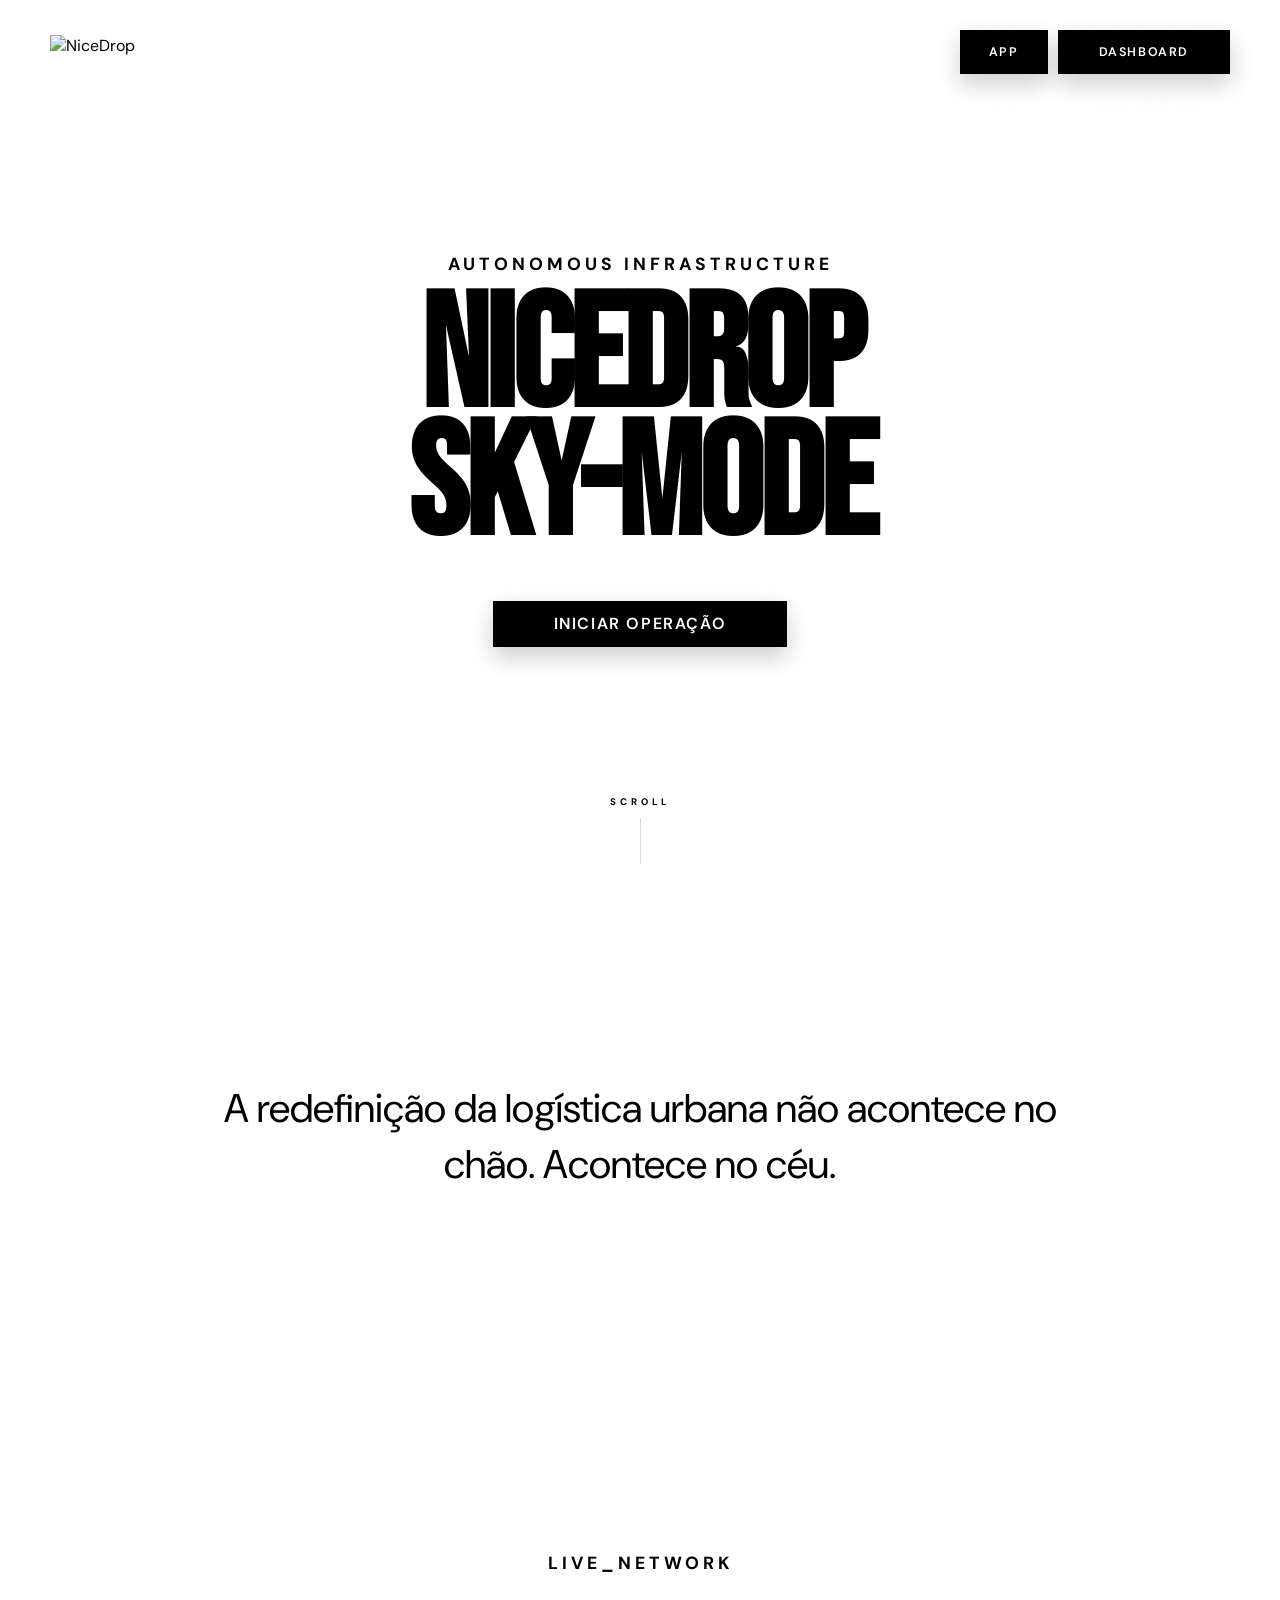
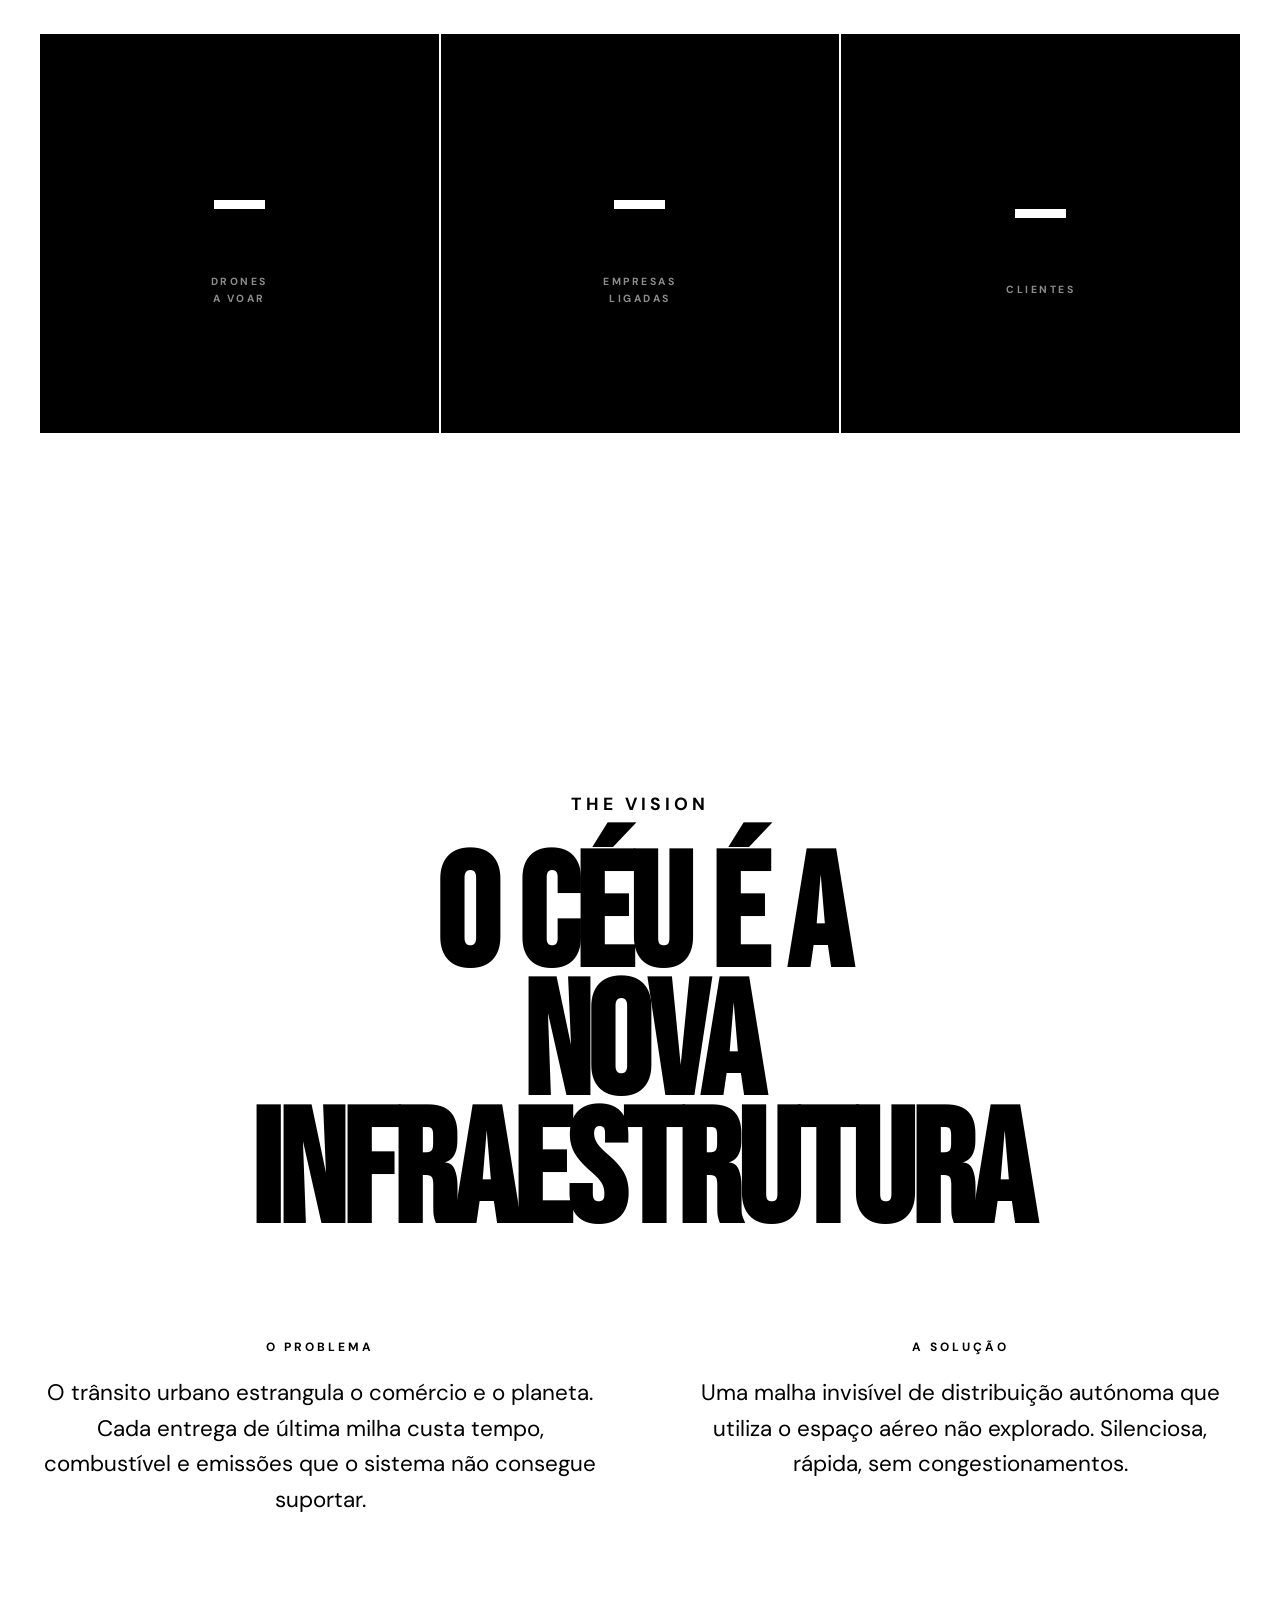
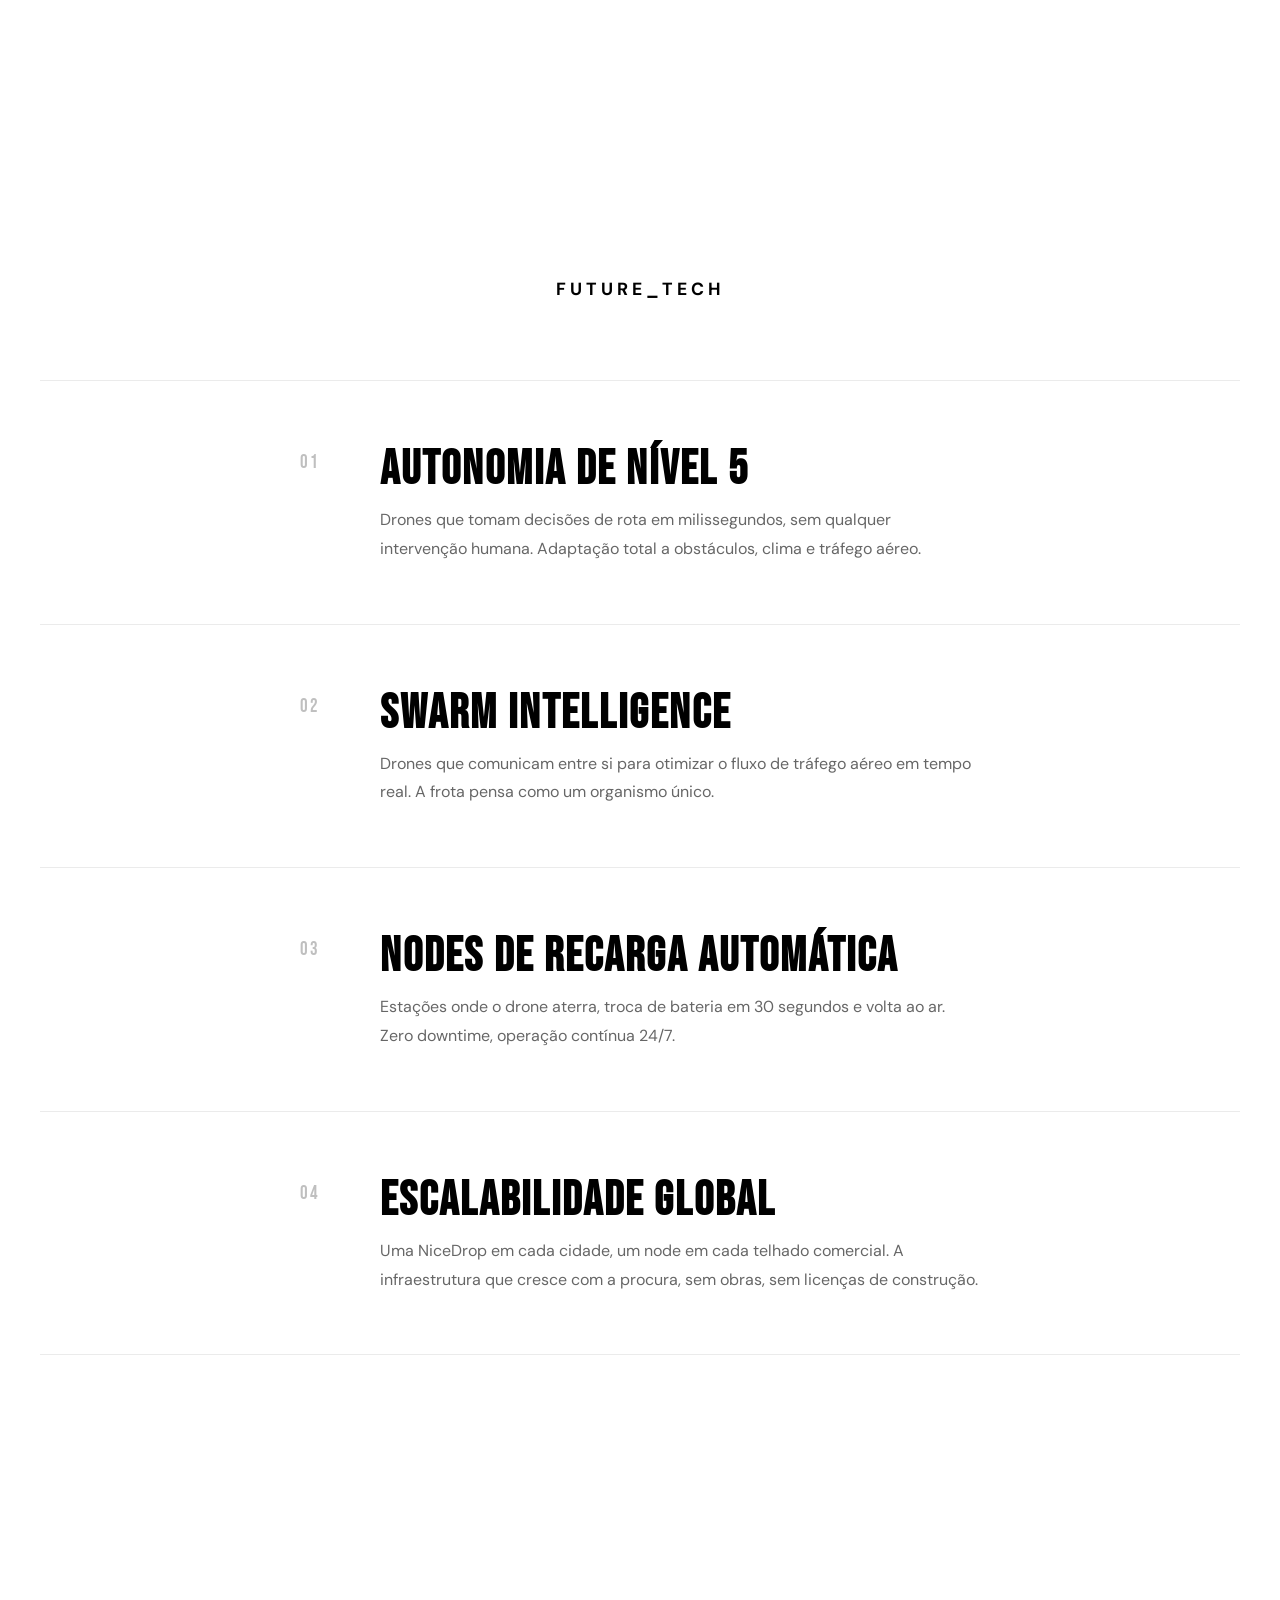
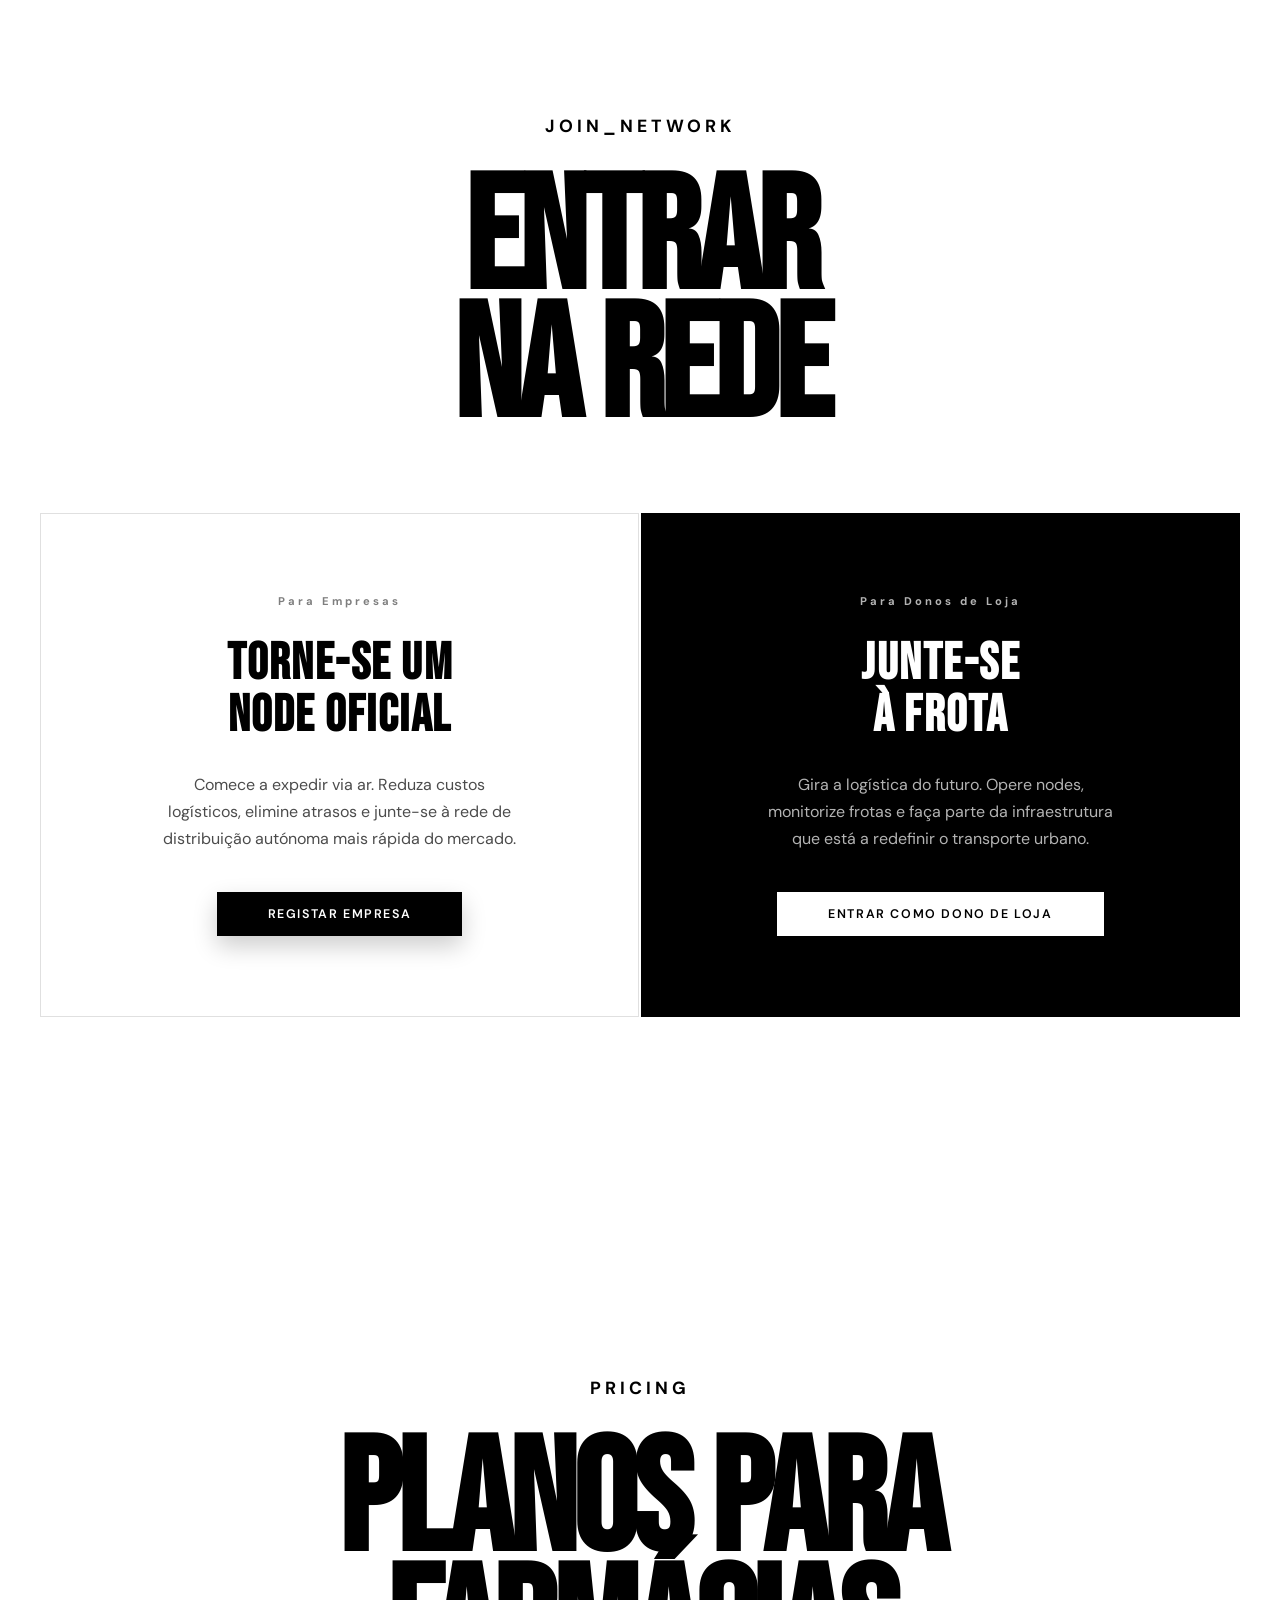
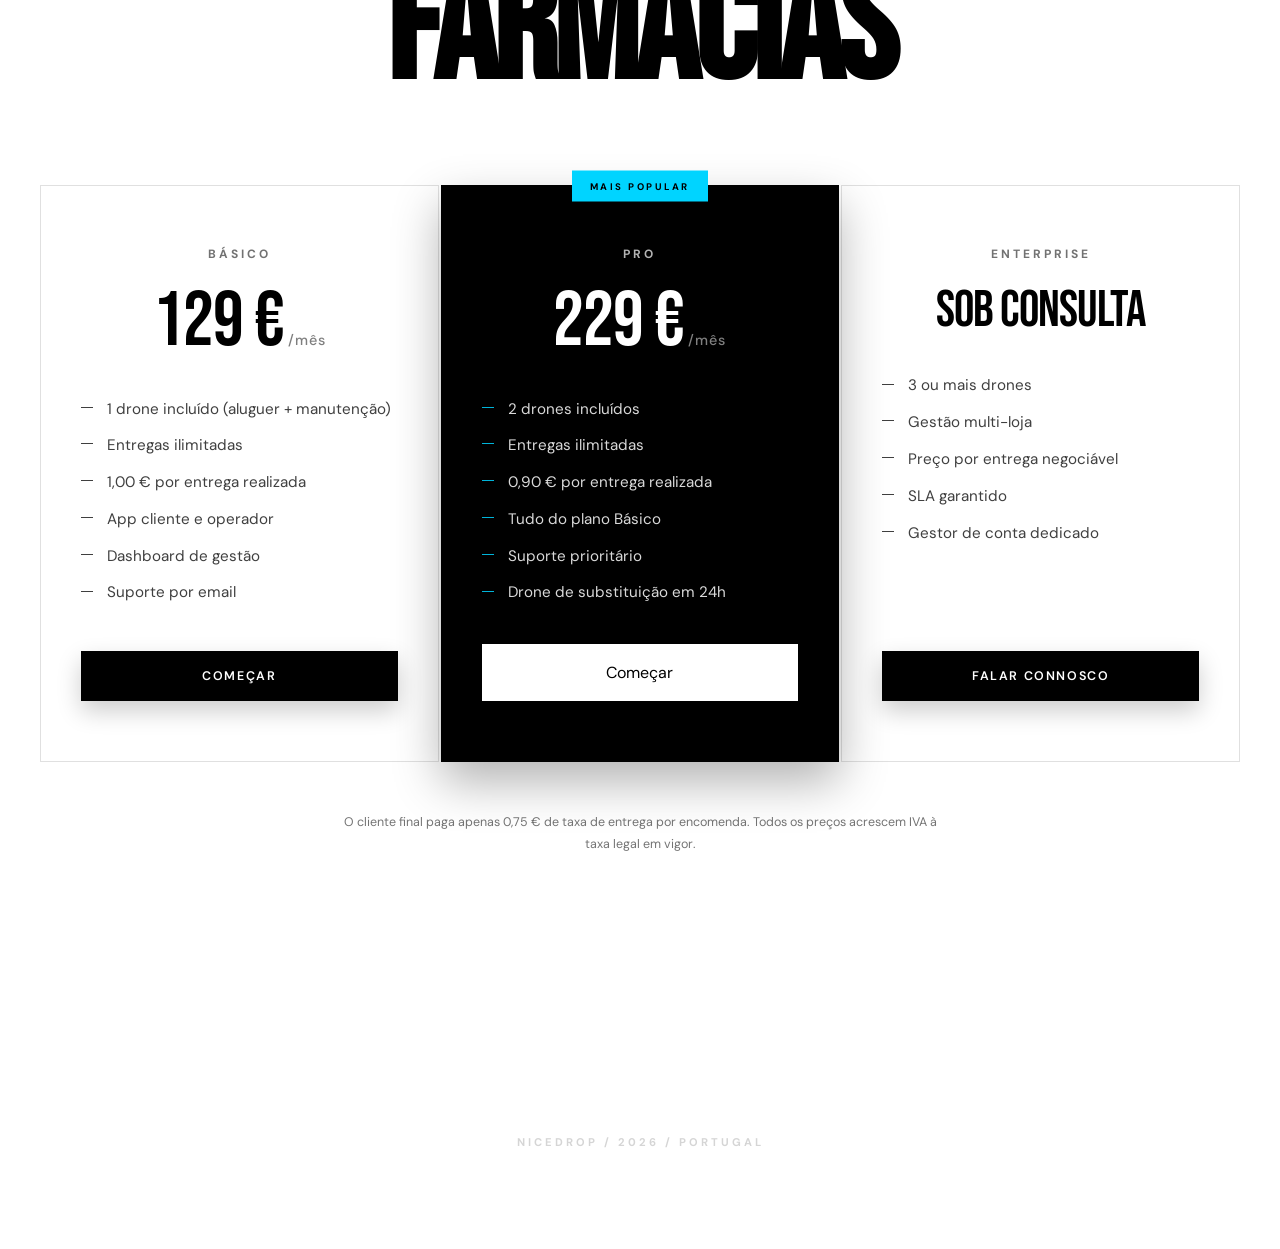
==== commit 9073f878: "planos" ====
--- a/index.html
+++ b/index.html
@@ -6,7 +6,9 @@
     <title>NiceDrop | Sky-Mode Logistics</title>
     <link href="https://fonts.googleapis.com/css2?family=DM+Sans:wght@400;500;700&family=Bebas+Neue&display=swap" rel="stylesheet">
     <link rel="manifest" href="manifest.json">
+    <link rel="icon" type="image/svg+xml" href="favicon.svg">
     <link rel="icon" type="image/png" href="nicedrop.png">
+    <link rel="apple-touch-icon" href="nicedrop.png">
     <link rel="stylesheet" href="style.css">
     <script>
         // Redirect OAuth/email: se chegar aqui com tokens, segue para auth.html
@@ -198,7 +200,6 @@
             100% { transform: translateY(100%); }
         }
 
-
         /* ---------- Drone cursor ---------- */
         body.sky-mode, body.sky-mode * { cursor: none !important; }
         #drone-cursor {
@@ -218,7 +219,7 @@
         .lenis.lenis-smooth { scroll-behavior: auto !important; }
         .lenis.lenis-stopped { overflow: hidden; }
 
-        /* Conteúdo acima de outros elementos fixos */
+        /* z-index base */
         header, section, footer { position: relative; z-index: 1; }
 
         /* Estados iniciais escondidos — só quando há animações (anti-FOUC) */
@@ -227,6 +228,121 @@
         html.motion .nav-fixed { opacity: 0; }
         html.motion .scroll-hint { opacity: 0; }
         html.motion .tech-line { border-top-color: transparent; }
+
+        /* ---------- Planos / Pricing ---------- */
+        .plan-grid {
+            display: grid;
+            grid-template-columns: repeat(3, 1fr);
+            gap: 2px;
+            margin-top: 90px;
+            align-items: stretch;
+        }
+        .plan-card {
+            position: relative;
+            background: #fff;
+            border: 1px solid rgba(0,0,0,0.12);
+            padding: 60px 40px;
+            text-align: center;
+            display: flex;
+            flex-direction: column;
+            transition: transform 0.4s ease, box-shadow 0.4s ease;
+        }
+        .plan-card:hover {
+            transform: translateY(-8px);
+            box-shadow: var(--shadow);
+            z-index: 3;
+        }
+        .plan-card--featured {
+            background: #000;
+            color: #fff;
+            border-color: #000;
+            box-shadow: 0 20px 45px rgba(0,0,0,0.3);
+            z-index: 2;
+        }
+        .plan-card--featured:hover {
+            box-shadow: 0 26px 55px rgba(0,0,0,0.4);
+        }
+        .plan-badge {
+            position: absolute;
+            top: 0;
+            left: 50%;
+            transform: translate(-50%, -50%);
+            background: var(--accent);
+            color: #000;
+            font-size: 0.6rem;
+            letter-spacing: 2.5px;
+            text-transform: uppercase;
+            font-weight: 700;
+            padding: 9px 18px;
+            white-space: nowrap;
+        }
+        .plan-name {
+            font-size: 0.75rem;
+            letter-spacing: 3px;
+            font-weight: 700;
+            text-transform: uppercase;
+            opacity: 0.55;
+            margin-bottom: 26px;
+        }
+        .plan-card--featured .plan-name { opacity: 0.7; }
+        .plan-price {
+            font-family: 'Bebas Neue', sans-serif;
+            font-size: clamp(3.5rem, 6vw, 5rem);
+            line-height: 0.9;
+            letter-spacing: -1px;
+        }
+        .plan-price small {
+            font-family: 'DM Sans', sans-serif;
+            font-size: 0.9rem;
+            letter-spacing: 1px;
+            font-weight: 500;
+            opacity: 0.5;
+            margin-left: 4px;
+        }
+        .plan-price--quote {
+            font-size: clamp(2.4rem, 4vw, 3.2rem);
+        }
+        .plan-features {
+            list-style: none;
+            margin: 40px 0;
+            padding: 0;
+            text-align: left;
+            display: flex;
+            flex-direction: column;
+            gap: 14px;
+            flex: 1;
+        }
+        .plan-features li {
+            position: relative;
+            padding-left: 26px;
+            font-size: 0.95rem;
+            line-height: 1.5;
+            opacity: 0.75;
+        }
+        .plan-features li::before {
+            content: '';
+            position: absolute;
+            left: 0;
+            top: 0.6em;
+            width: 12px;
+            height: 1px;
+            background: #000;
+        }
+        .plan-card--featured .plan-features li { opacity: 0.85; }
+        .plan-card--featured .plan-features li::before { background: var(--accent); }
+        .plan-card .btn-primary,
+        .plan-card .btn-inv {
+            width: 100%;
+            height: auto;
+            padding: 18px 20px;
+        }
+        .plan-note {
+            max-width: 620px;
+            margin: 50px auto 0;
+            font-size: 0.78rem;
+            line-height: 1.7;
+            color: var(--ink-faint);
+        }
 
         @media (max-width: 768px) {
             section { padding: 80px 24px; }
@@ -239,6 +355,10 @@
             .join-block { padding: 50px 24px !important; }
             section[id="vision"] > div:last-child,
             section[id="join-network"] > div:last-child { grid-template-columns: 1fr !important; }
+            .plan-grid { grid-template-columns: 1fr; gap: 28px; margin-top: 60px; }
+            .plan-card { padding: 44px 28px; }
+            .plan-card:hover { transform: none; }
+            .plan-card--featured { margin-top: 8px; }
         }
     </style>
 </head>
@@ -357,6 +477,62 @@
                 <a href="auth.html" class="btn btn-inv" data-magnetic style="padding: 18px 50px;">ENTRAR COMO DONO DE LOJA</a>
             </div>
         </div>
+    </section>
+
+
+    <!-- PRICING -->
+    <section id="pricing">
+        <span class="sub-headline" data-reveal="up">Pricing</span>
+        <h2 class="huge-title js-split-lines" style="margin-top: 40px;">PLANOS PARA<br>FARMÁCIAS</h2>
+        <div class="plan-grid" data-reveal-stagger="0.15">
+
+            <!-- Cartão 1 — Básico -->
+            <div class="plan-card" data-reveal="up">
+                <p class="plan-name">Básico</p>
+                <div class="plan-price">129 €<small>/mês</small></div>
+                <ul class="plan-features">
+                    <li>1 drone incluído (aluguer + manutenção)</li>
+                    <li>Entregas ilimitadas</li>
+                    <li>1,00 € por entrega realizada</li>
+                    <li>App cliente e operador</li>
+                    <li>Dashboard de gestão</li>
+                    <li>Suporte por email</li>
+                </ul>
+                <a href="auth.html" class="btn-primary" data-magnetic>Começar</a>
+            </div>
+
+            <!-- Cartão 2 — Pro (destacado) -->
+            <div class="plan-card plan-card--featured" data-reveal="up">
+                <span class="plan-badge">Mais Popular</span>
+                <p class="plan-name">Pro</p>
+                <div class="plan-price">229 €<small>/mês</small></div>
+                <ul class="plan-features">
+                    <li>2 drones incluídos</li>
+                    <li>Entregas ilimitadas</li>
+                    <li>0,90 € por entrega realizada</li>
+                    <li>Tudo do plano Básico</li>
+                    <li>Suporte prioritário</li>
+                    <li>Drone de substituição em 24h</li>
+                </ul>
+                <a href="auth.html" class="btn-inv" data-magnetic>Começar</a>
+            </div>
+
+            <!-- Cartão 3 — Enterprise -->
+            <div class="plan-card" data-reveal="up">
+                <p class="plan-name">Enterprise</p>
+                <div class="plan-price plan-price--quote">Sob consulta</div>
+                <ul class="plan-features">
+                    <li>3 ou mais drones</li>
+                    <li>Gestão multi-loja</li>
+                    <li>Preço por entrega negociável</li>
+                    <li>SLA garantido</li>
+                    <li>Gestor de conta dedicado</li>
+                </ul>
+                <a href="mailto:nicedrop.company@gmail.com" class="btn-primary" data-magnetic>Falar connosco</a>
+            </div>
+
+        </div>
+        <p class="plan-note">O cliente final paga apenas 0,75 € de taxa de entrega por encomenda. Todos os preços acrescem IVA à taxa legal em vigor.</p>
     </section>
 
 
@@ -441,6 +617,7 @@
     <script defer src="https://cdn.jsdelivr.net/npm/gsap@3.13.0/dist/ScrollTrigger.min.js"></script>
     <script defer src="https://cdn.jsdelivr.net/npm/gsap@3.13.0/dist/SplitText.min.js"></script>
     <script defer src="https://cdn.jsdelivr.net/npm/lenis@1.3.4/dist/lenis.min.js"></script>
+    <script defer src="motion.js"></script>
     <!-- Drone cursor -->
     <div id="drone-cursor">
         <svg width="42" height="42" viewBox="0 0 42 42" xmlns="http://www.w3.org/2000/svg">
@@ -468,6 +645,5 @@
             document.addEventListener('mouseleave', function() { cur.style.display = 'none'; });
         })();
     </script>
-    <script defer src="motion.js"></script>
 </body>
 </html>
--- a/style.css
+++ b/style.css
@@ -558,12 +558,96 @@
 
 .drone-item {
   display: flex;
+  flex-direction: column;
+  gap: 7px;
+  padding: 10px 0;
+  font-size: 0.82rem;
+  border-bottom: 1px solid rgba(0, 0, 0, 0.06);
+}
+
+.drone-item:last-child {
+  border-bottom: none;
+}
+
+.drone-name {
+  font-weight: 600;
+  overflow: hidden;
+  text-overflow: ellipsis;
+  white-space: nowrap;
+}
+
+.drone-item-bottom {
+  display: flex;
   align-items: center;
   justify-content: space-between;
-  gap: 10px;
-  padding: 6px 0;
-  font-size: 0.82rem;
-}
+  gap: 8px;
+  flex-wrap: wrap;
+}
+
+.drone-badges {
+  display: flex;
+  align-items: center;
+  gap: 6px;
+  flex-wrap: wrap;
+}
+
+.drone-online-badge {
+  color: #fff;
+  padding: 2px 9px;
+  border-radius: 999px;
+  font-size: 0.55rem;
+  font-weight: 700;
+  letter-spacing: 0.5px;
+  flex-shrink: 0;
+}
+
+.drone-actions {
+  display: flex;
+  align-items: center;
+  gap: 8px;
+}
+
+.drone-btn {
+  width: 28px;
+  height: 28px;
+  border-radius: 50%;
+  cursor: pointer;
+  display: inline-flex;
+  align-items: center;
+  justify-content: center;
+  line-height: 1;
+  font-weight: 700;
+  flex-shrink: 0;
+  transition: background 0.2s ease, transform 0.1s ease;
+}
+
+.drone-btn:hover {
+  transform: translateY(-1px);
+}
+
+.drone-btn-edit {
+  background: rgba(41, 128, 239, 0.15);
+  border: 1.5px solid rgba(41, 128, 239, 0.5);
+  color: #2980ef;
+  font-size: 14px;
+}
+.drone-btn-edit:hover { background: rgba(41, 128, 239, 0.3); }
+
+.drone-btn-gen {
+  background: rgba(39, 174, 96, 0.15);
+  border: 1.5px solid rgba(39, 174, 96, 0.5);
+  color: #27ae60;
+  font-size: 16px;
+}
+.drone-btn-gen:hover { background: rgba(39, 174, 96, 0.3); }
+
+.drone-btn-del {
+  background: rgba(220, 38, 38, 0.15);
+  border: 1.5px solid rgba(220, 38, 38, 0.5);
+  color: #dc2626;
+  font-size: 16px;
+}
+.drone-btn-del:hover { background: rgba(220, 38, 38, 0.3); }
 
 .drone-item-empty {
   color: var(--ink-faint);
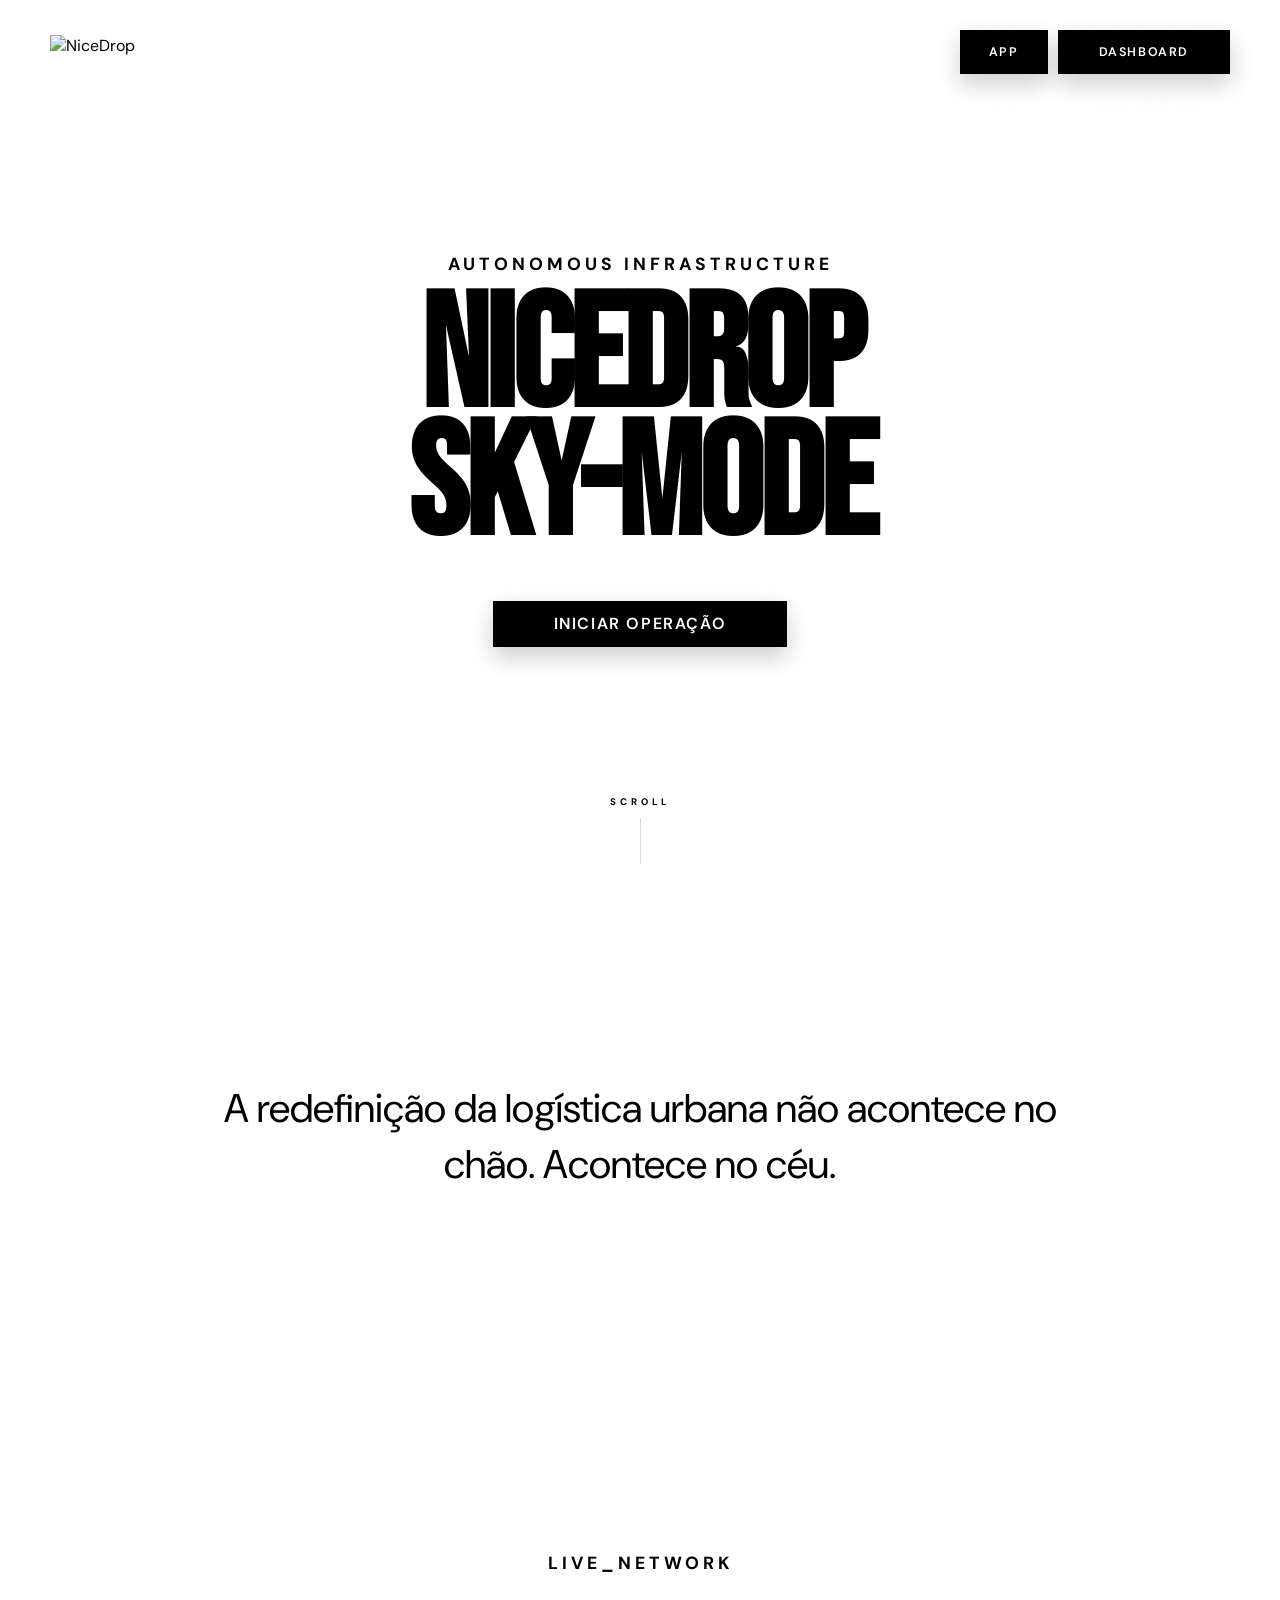
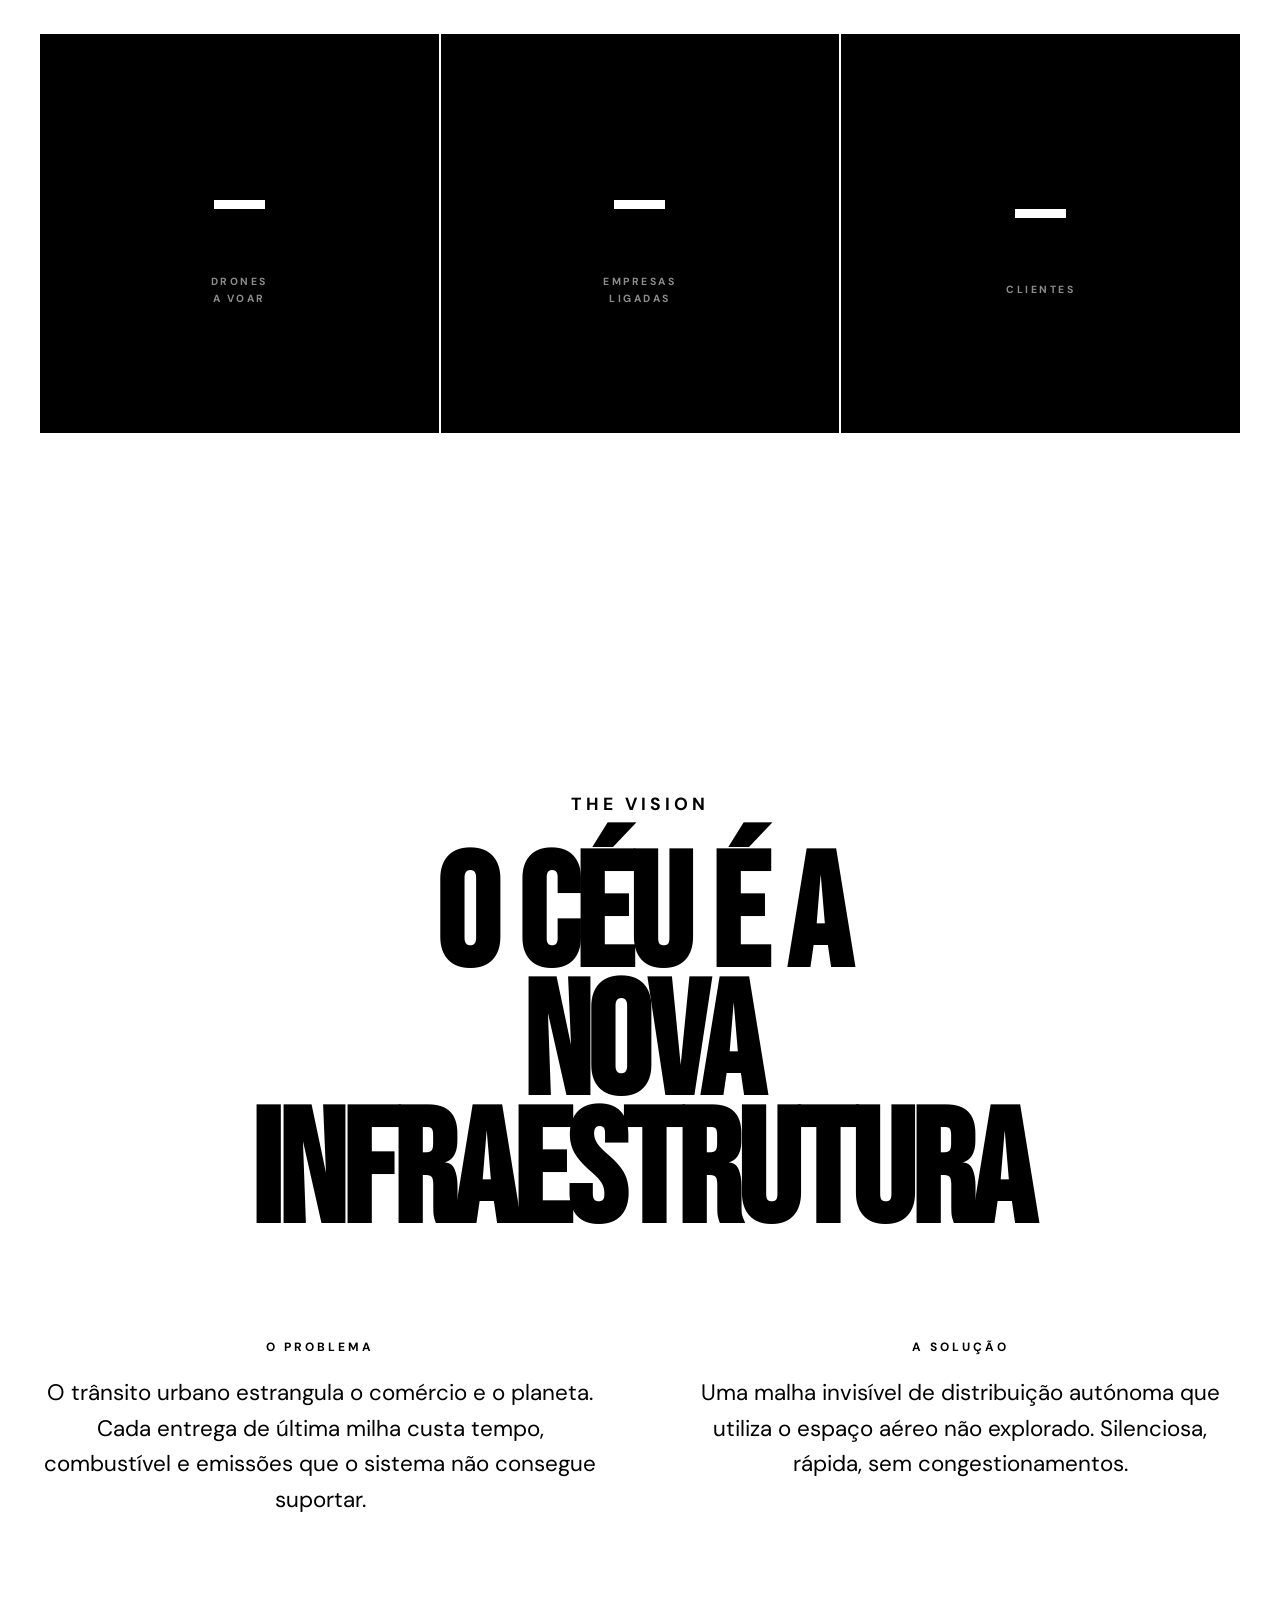
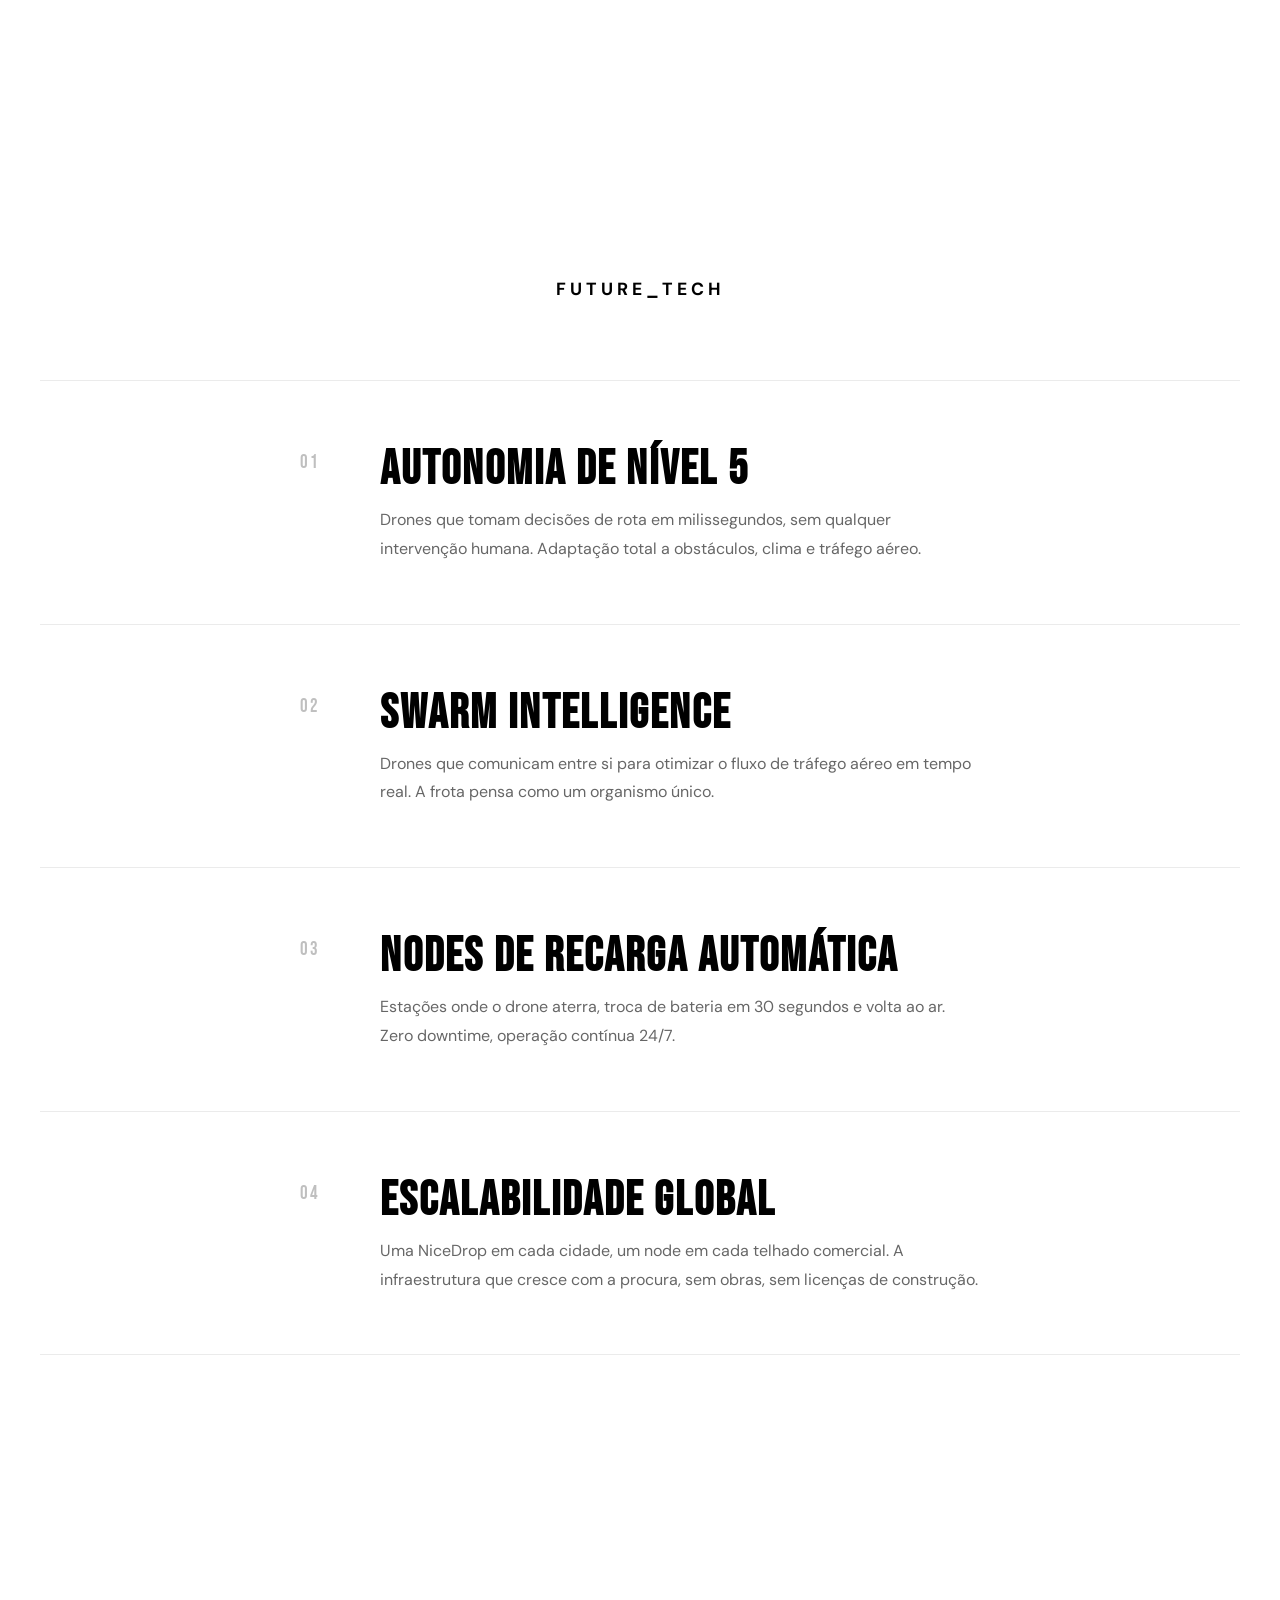
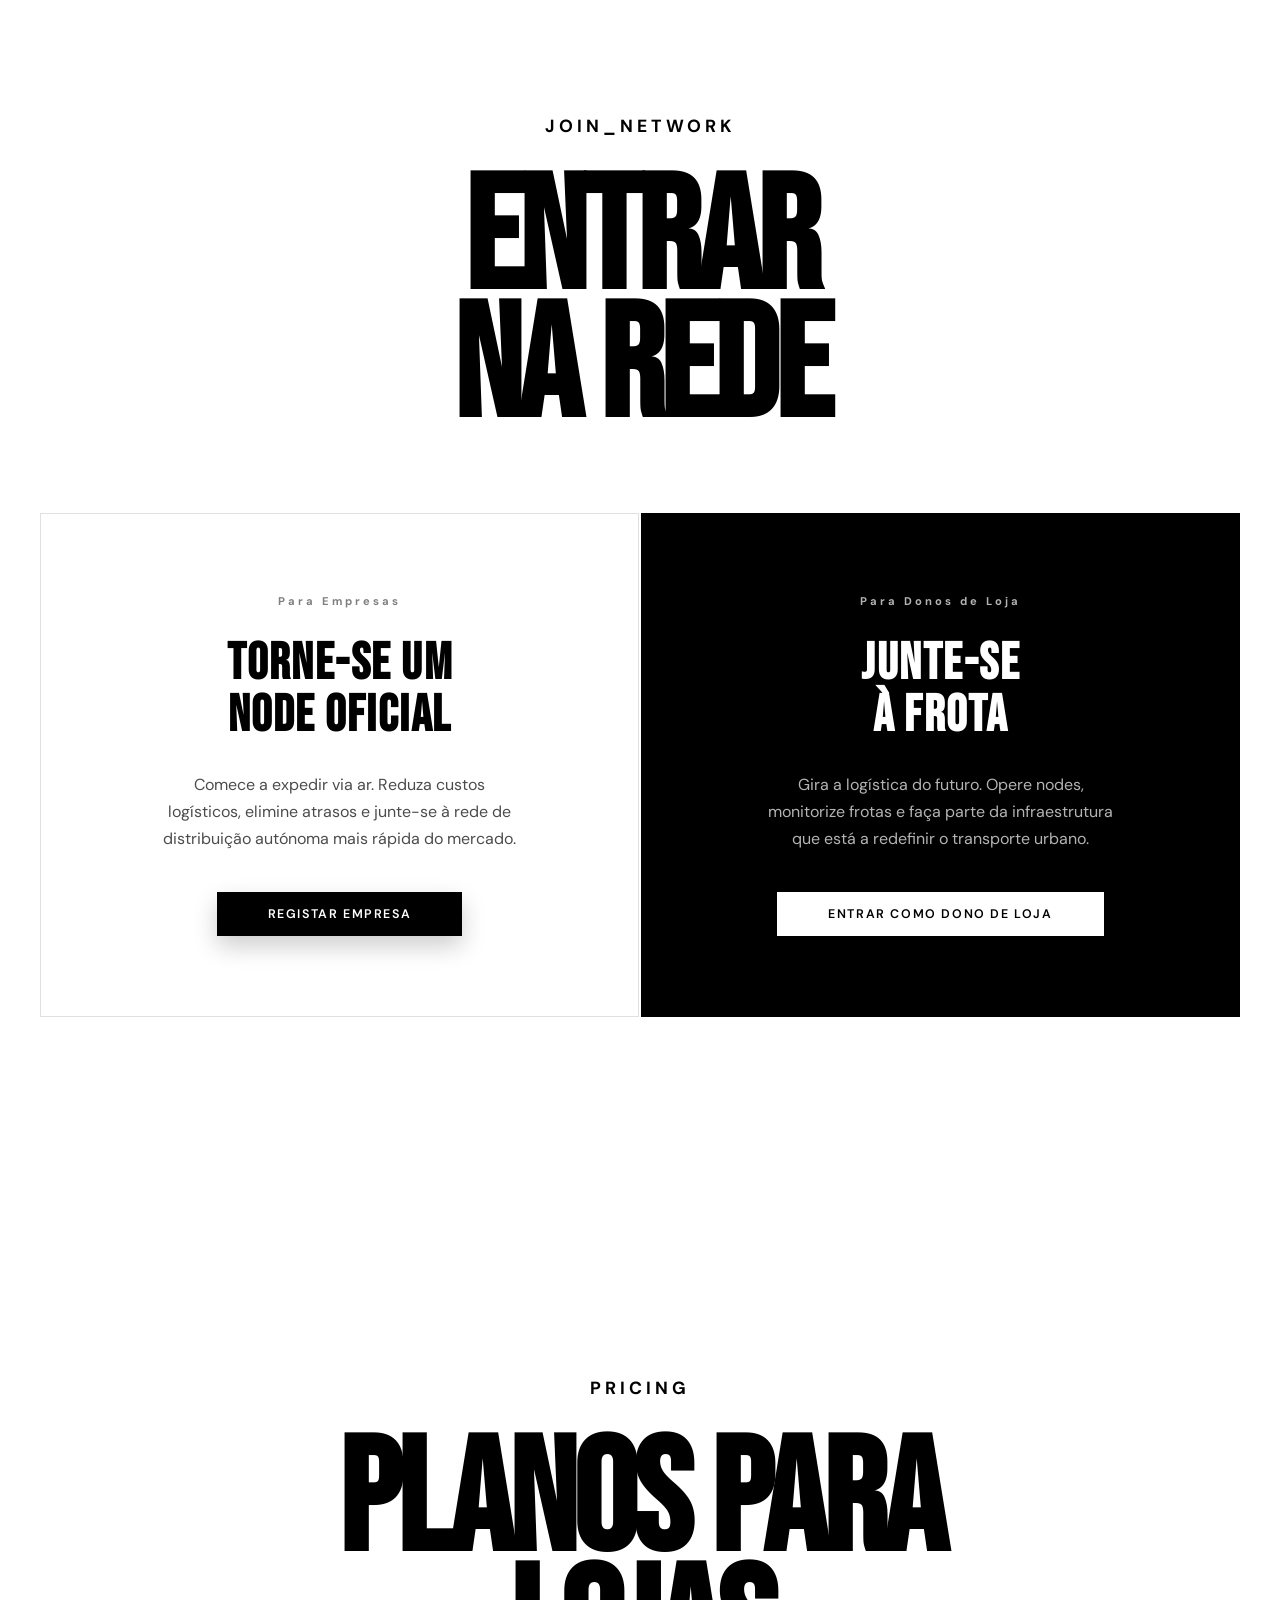
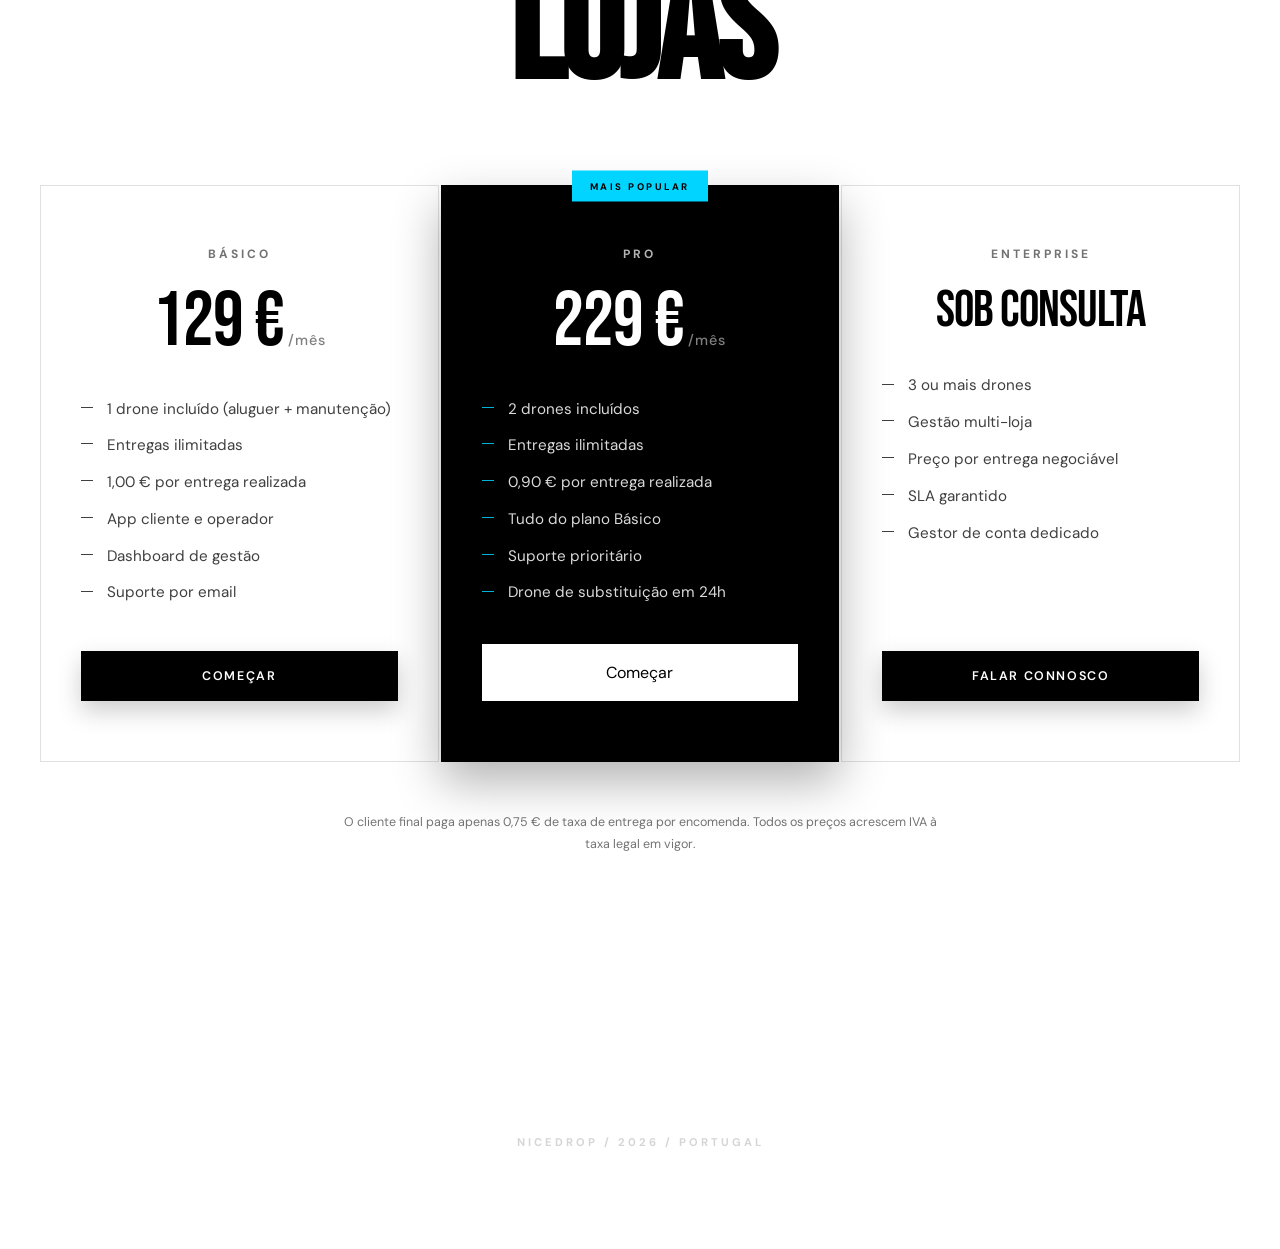
==== commit fd43d426: "lojas" ====
--- a/index.html
+++ b/index.html
@@ -483,7 +483,7 @@
     <!-- PRICING -->
     <section id="pricing">
         <span class="sub-headline" data-reveal="up">Pricing</span>
-        <h2 class="huge-title js-split-lines" style="margin-top: 40px;">PLANOS PARA<br>FARMÁCIAS</h2>
+        <h2 class="huge-title js-split-lines" style="margin-top: 40px;">PLANOS PARA<br>LOJAS</h2>
         <div class="plan-grid" data-reveal-stagger="0.15">
 
             <!-- Cartão 1 — Básico -->
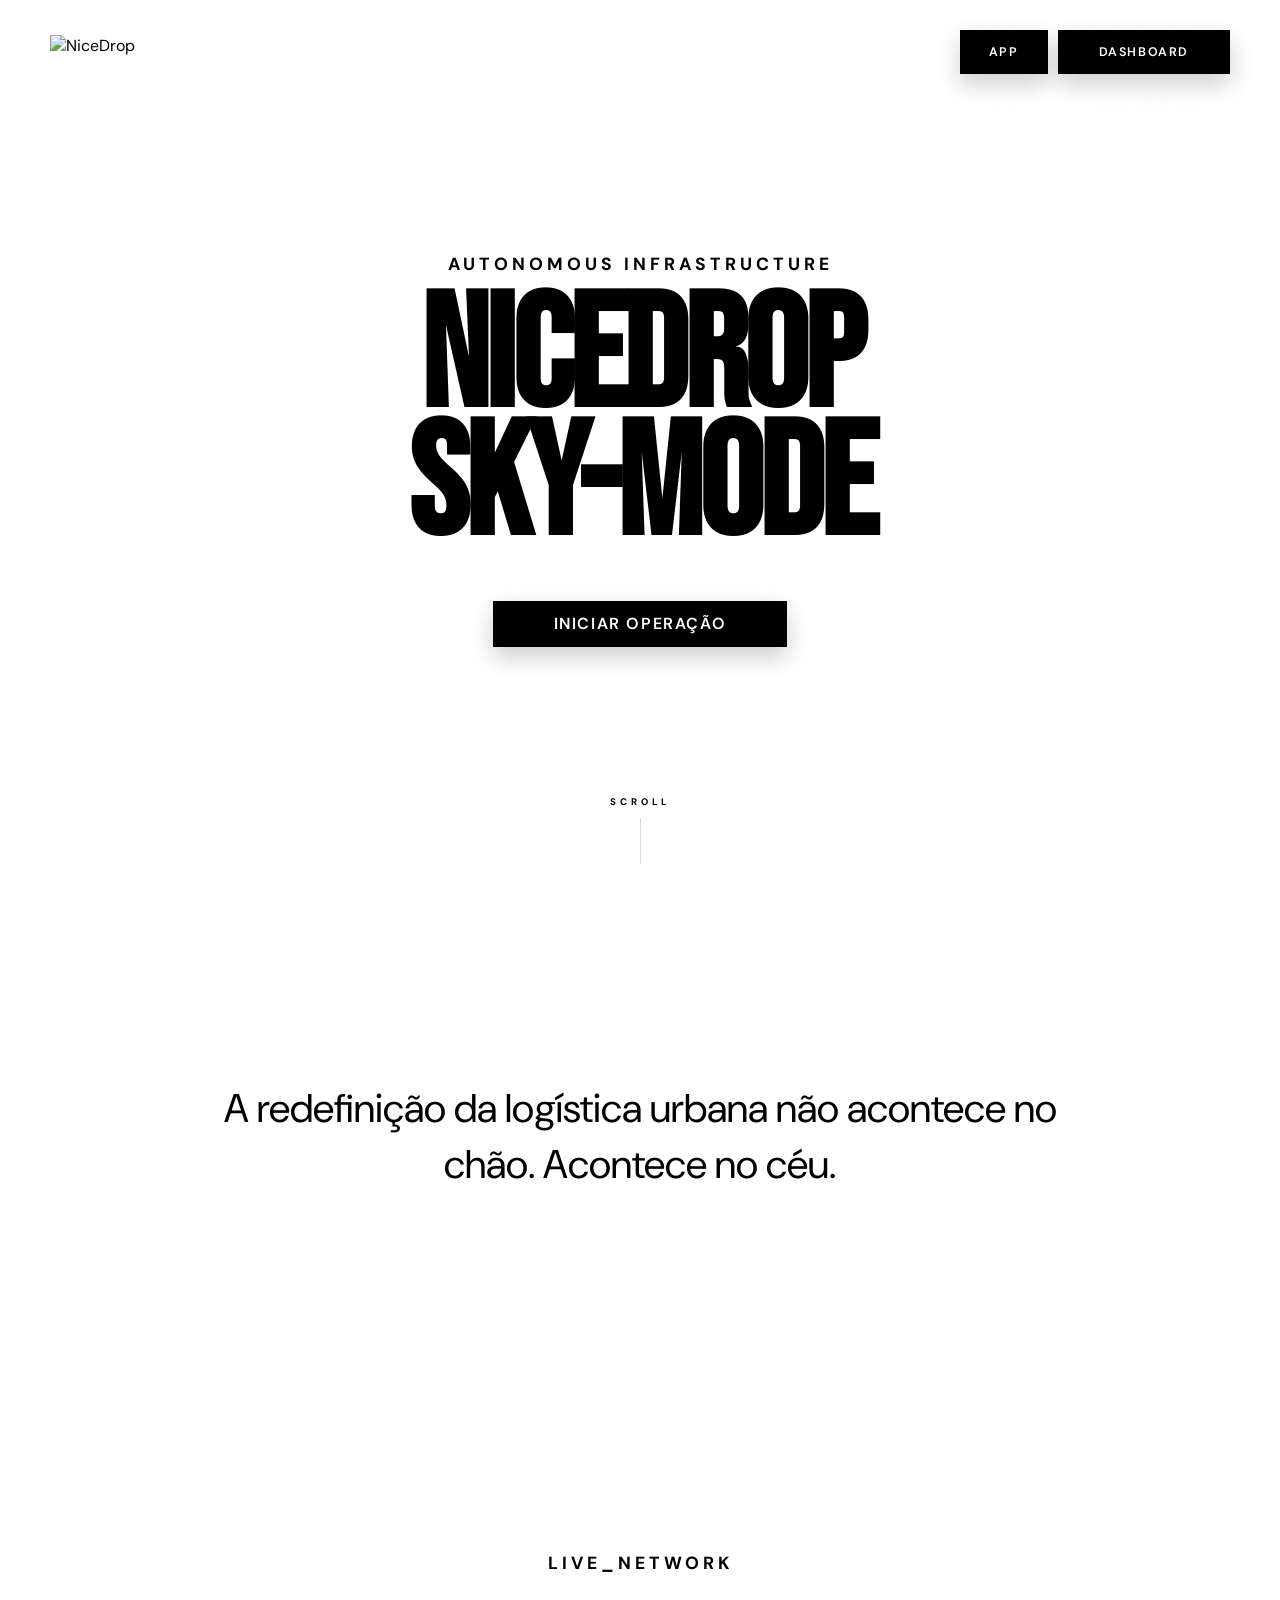
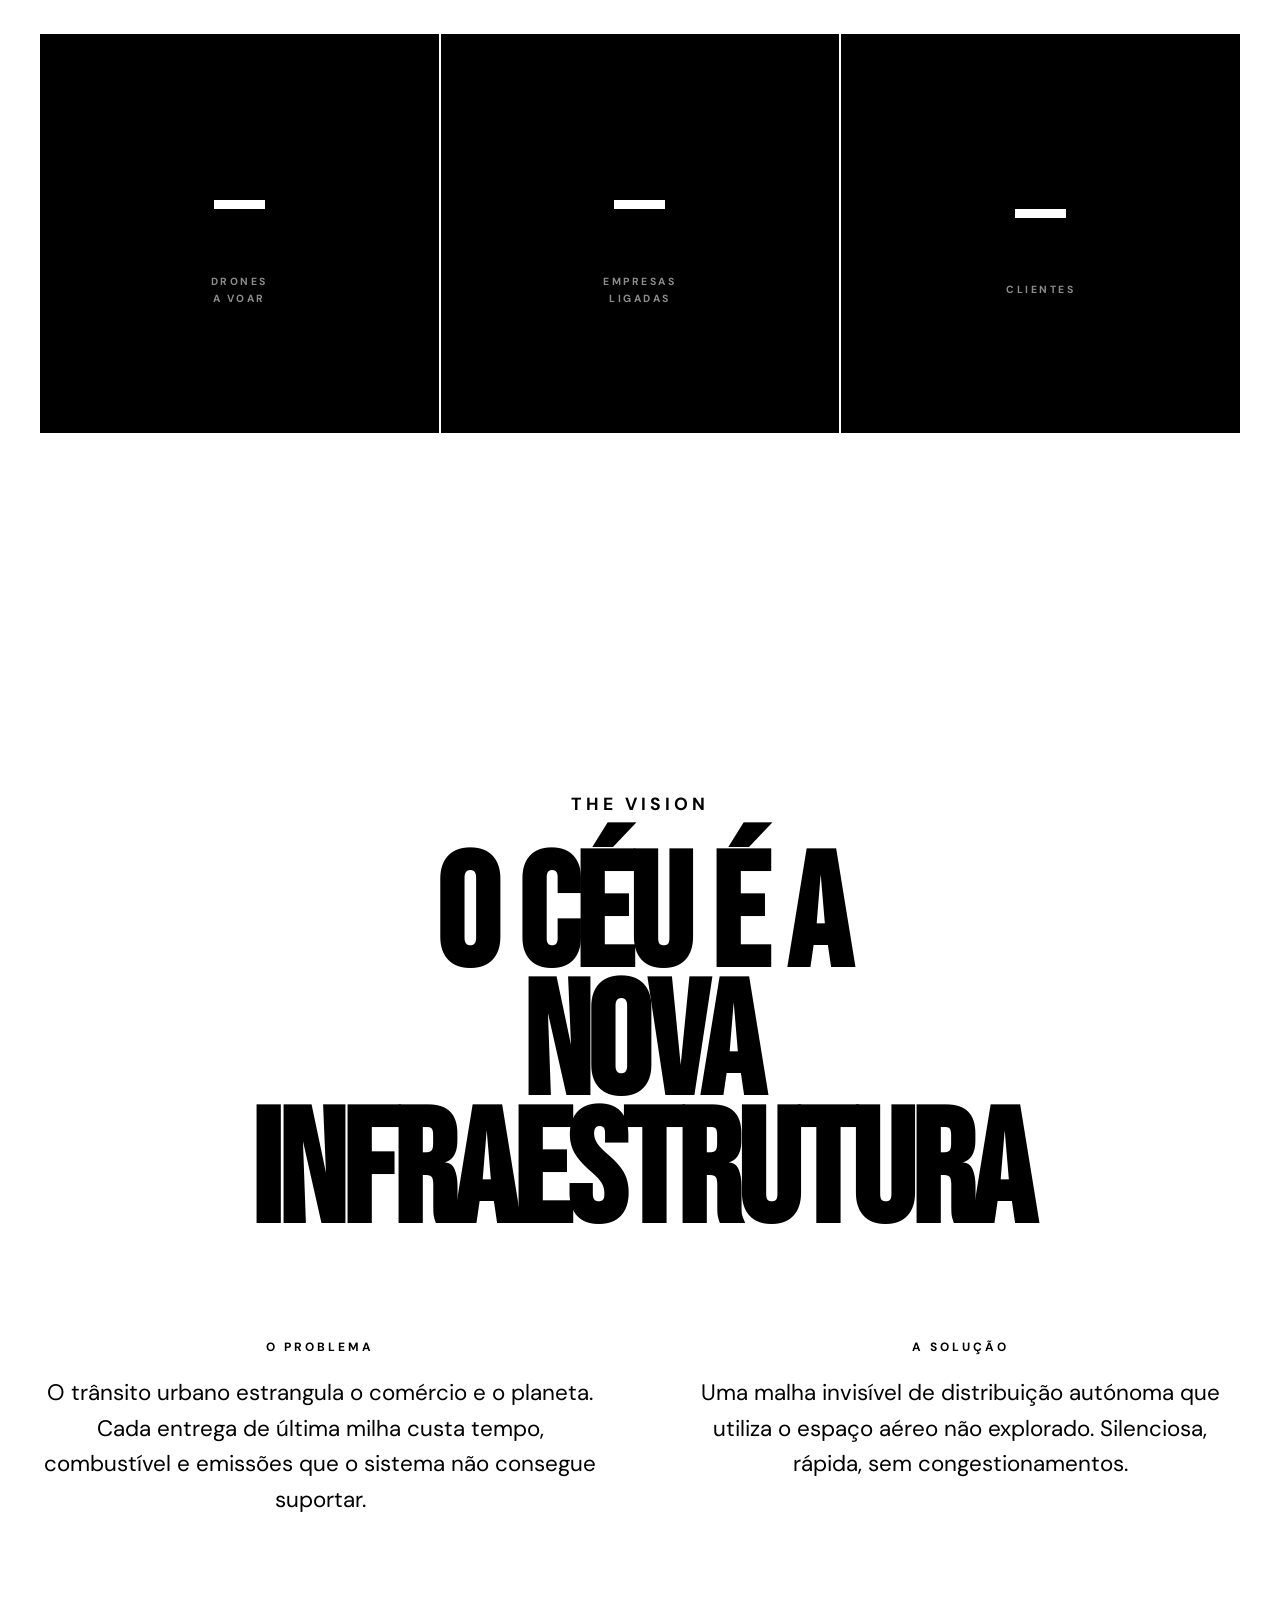
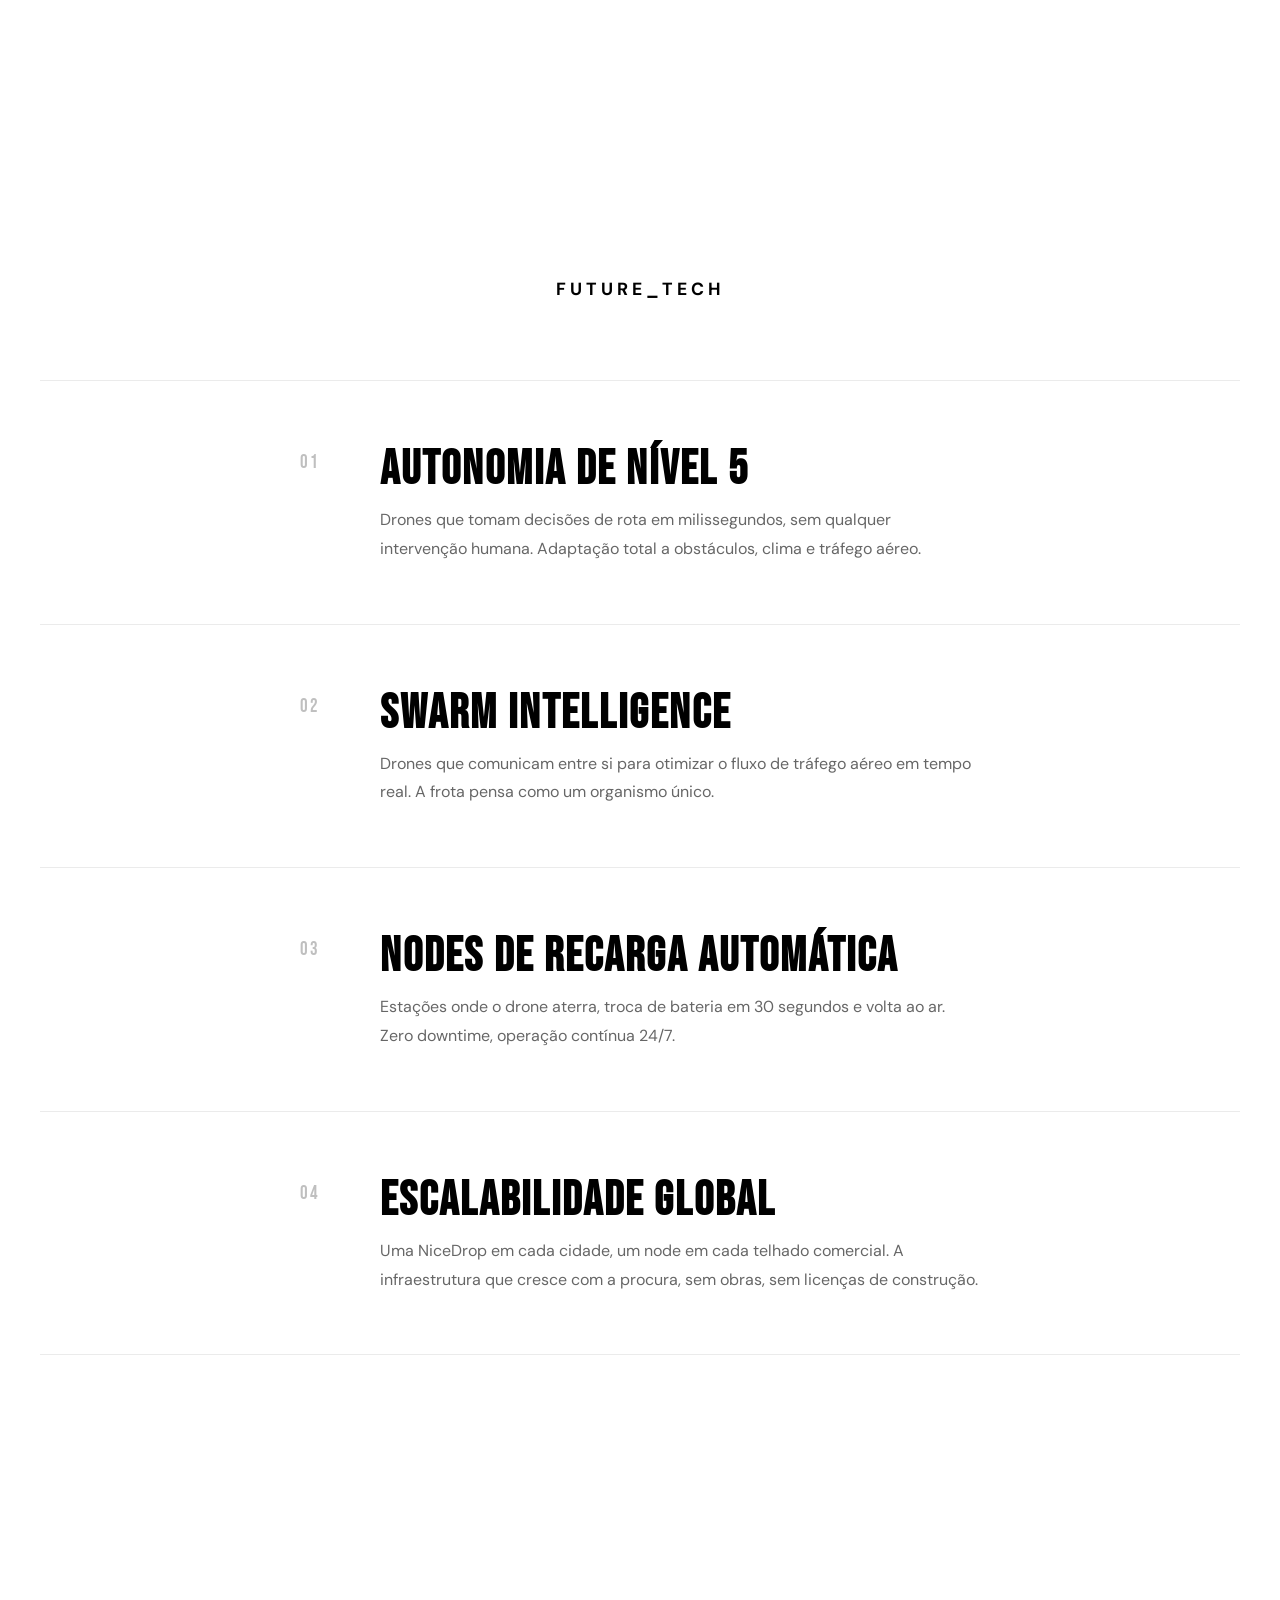
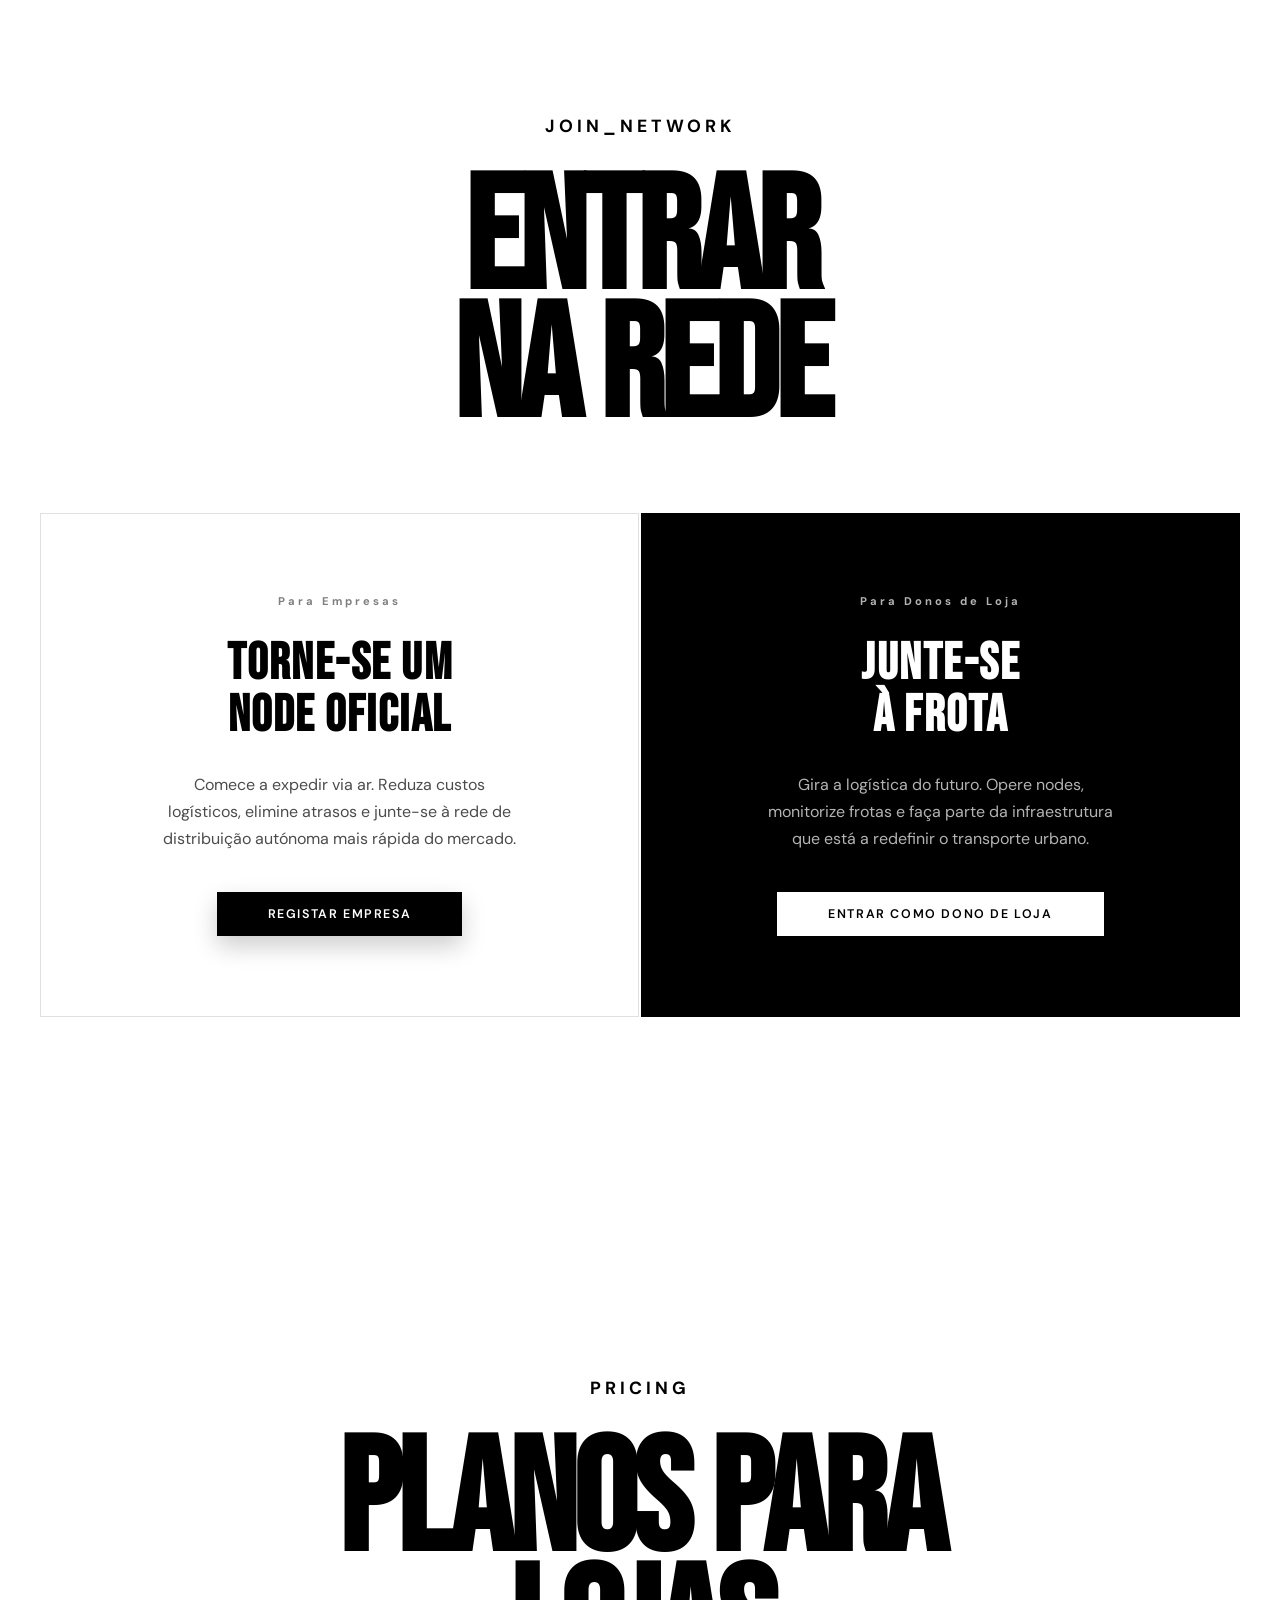
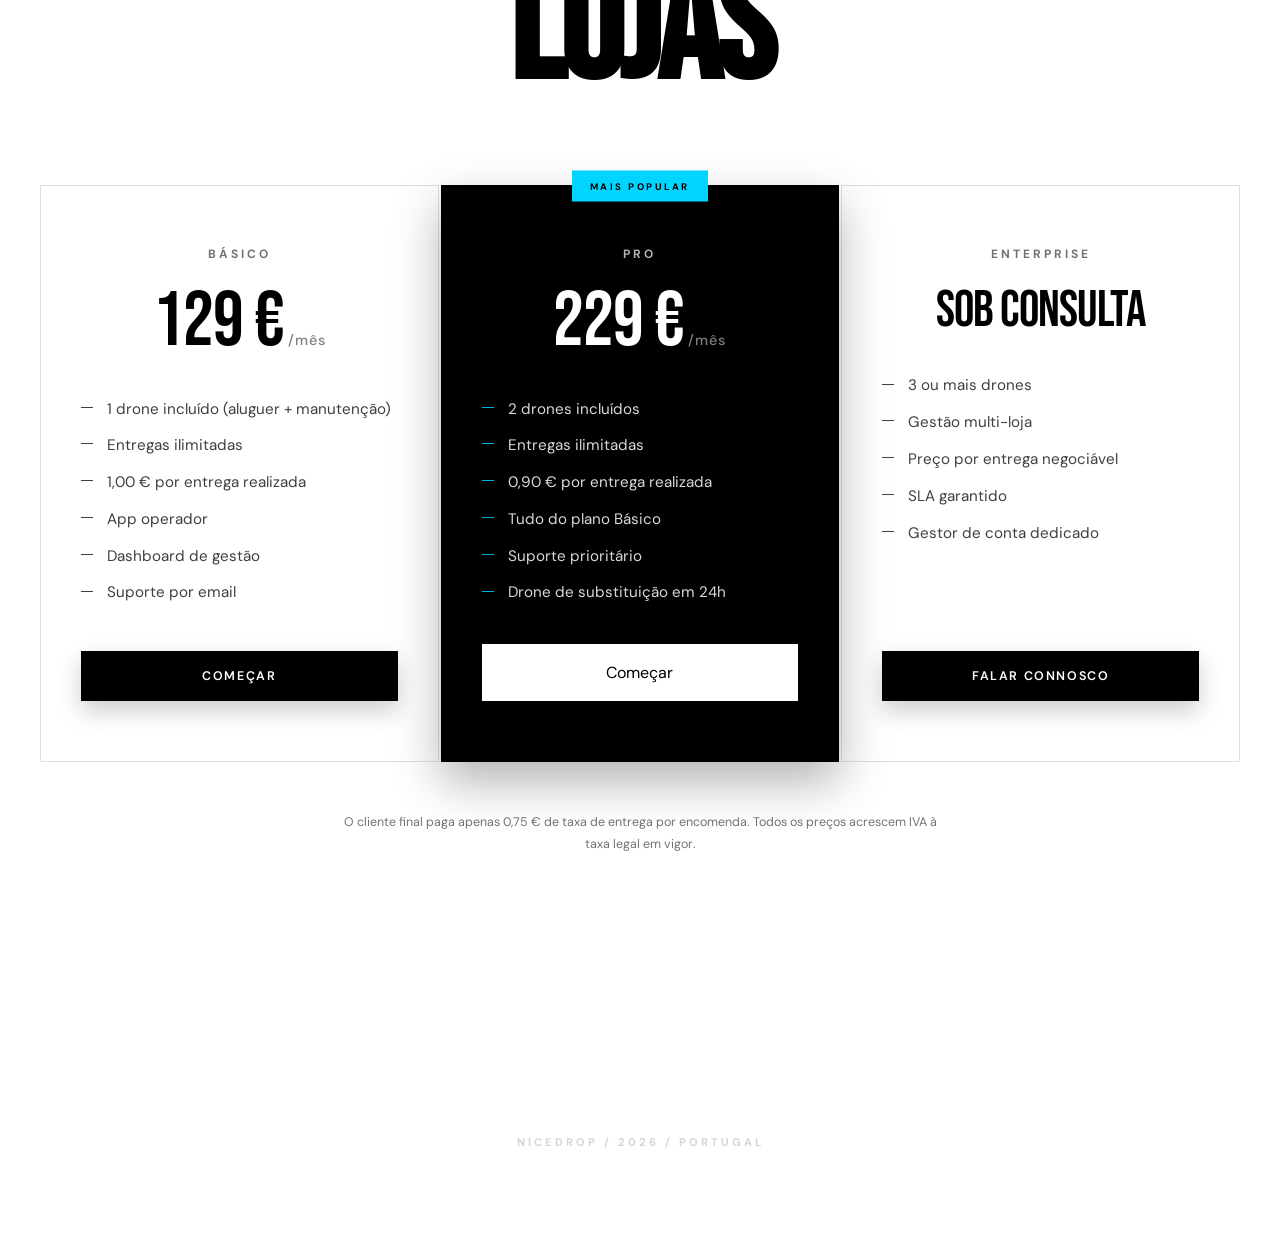
==== commit c354e758: "." ====
--- a/index.html
+++ b/index.html
@@ -494,7 +494,7 @@
                     <li>1 drone incluído (aluguer + manutenção)</li>
                     <li>Entregas ilimitadas</li>
                     <li>1,00 € por entrega realizada</li>
-                    <li>App cliente e operador</li>
+                    <li>App operador</li>
                     <li>Dashboard de gestão</li>
                     <li>Suporte por email</li>
                 </ul>
